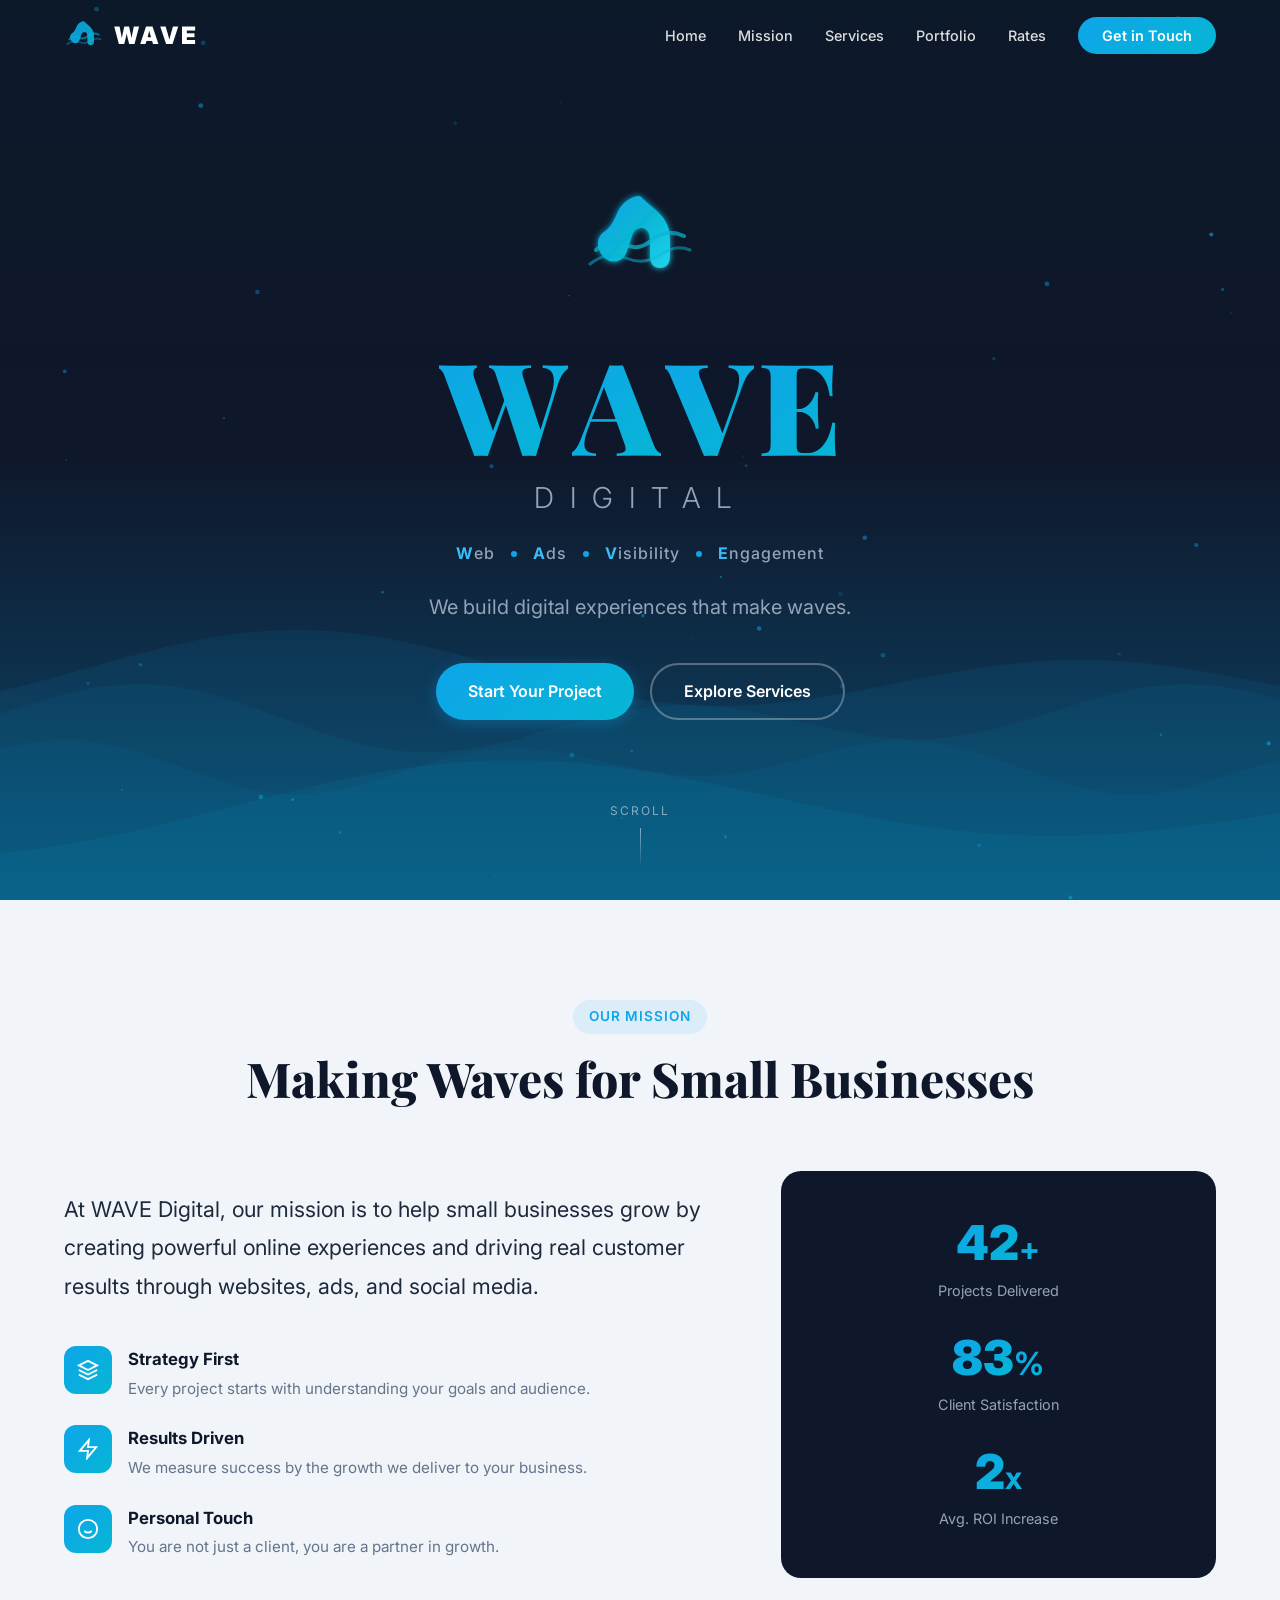
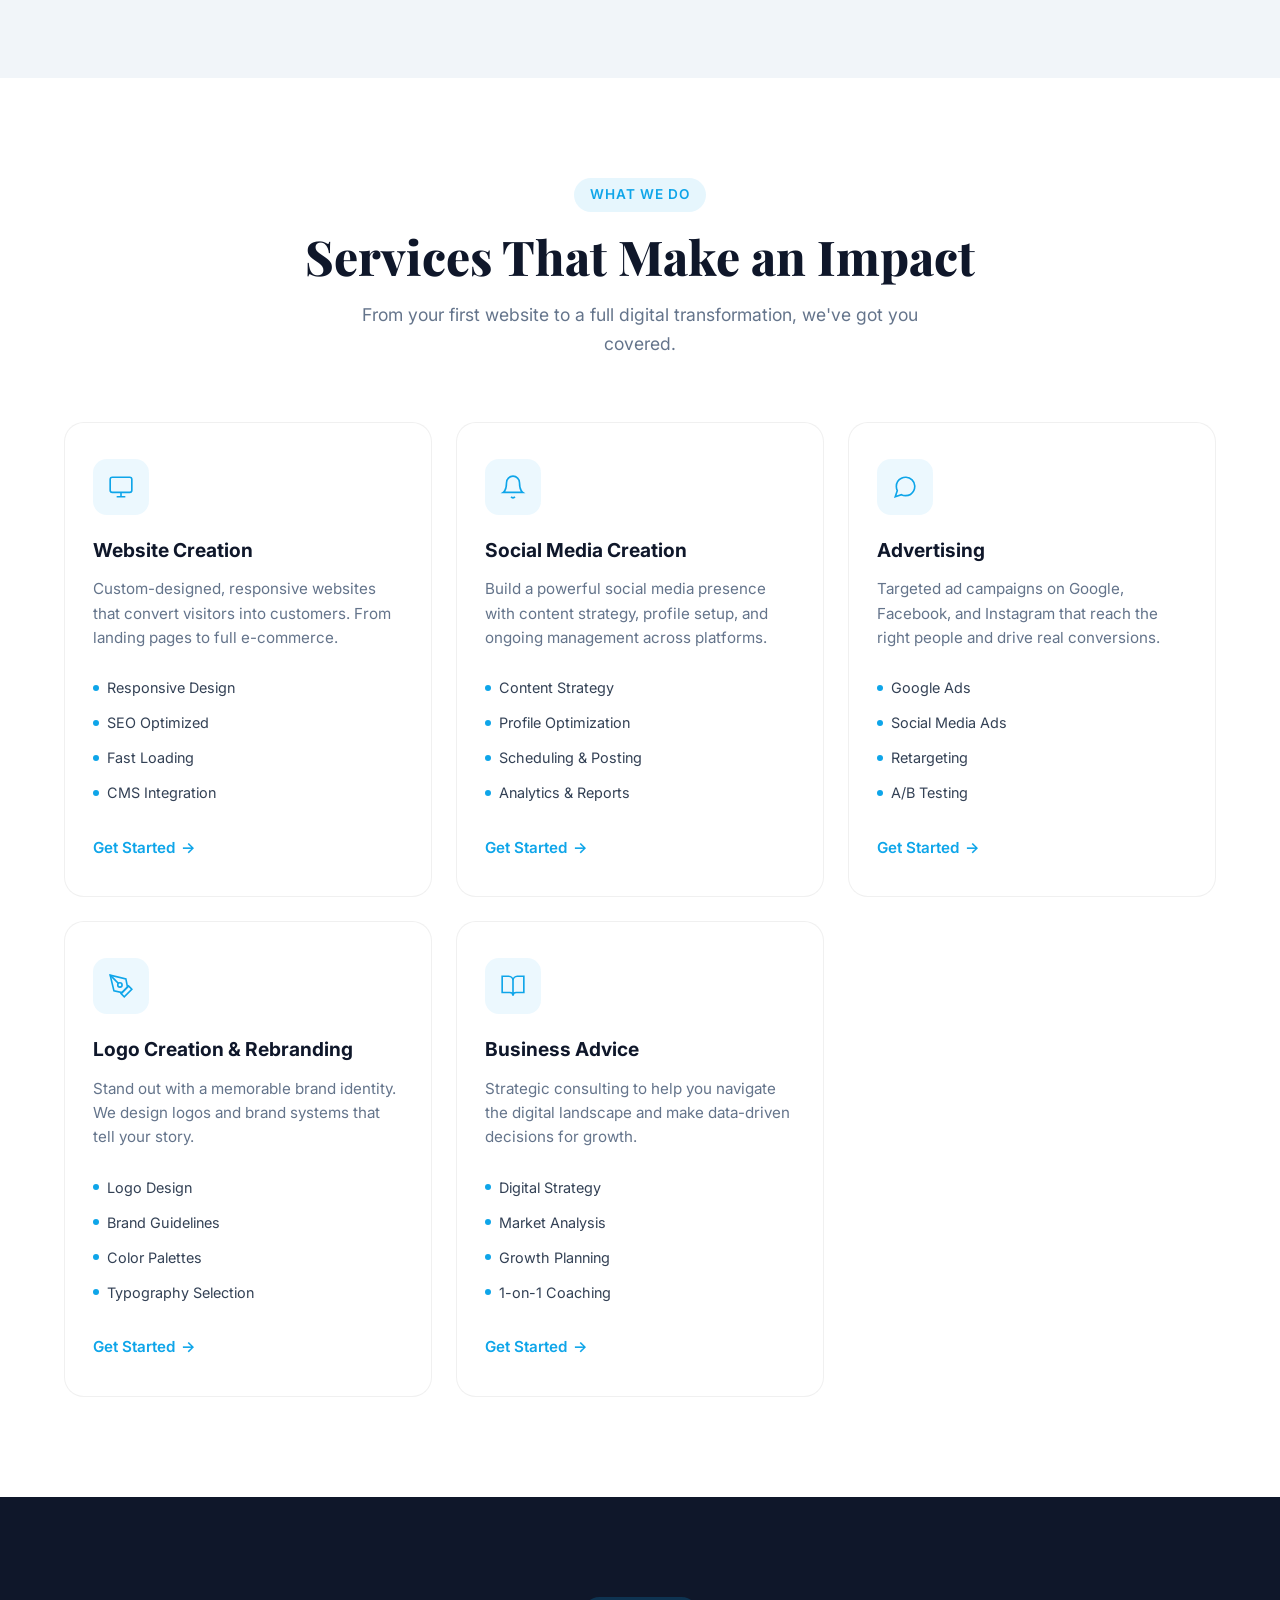
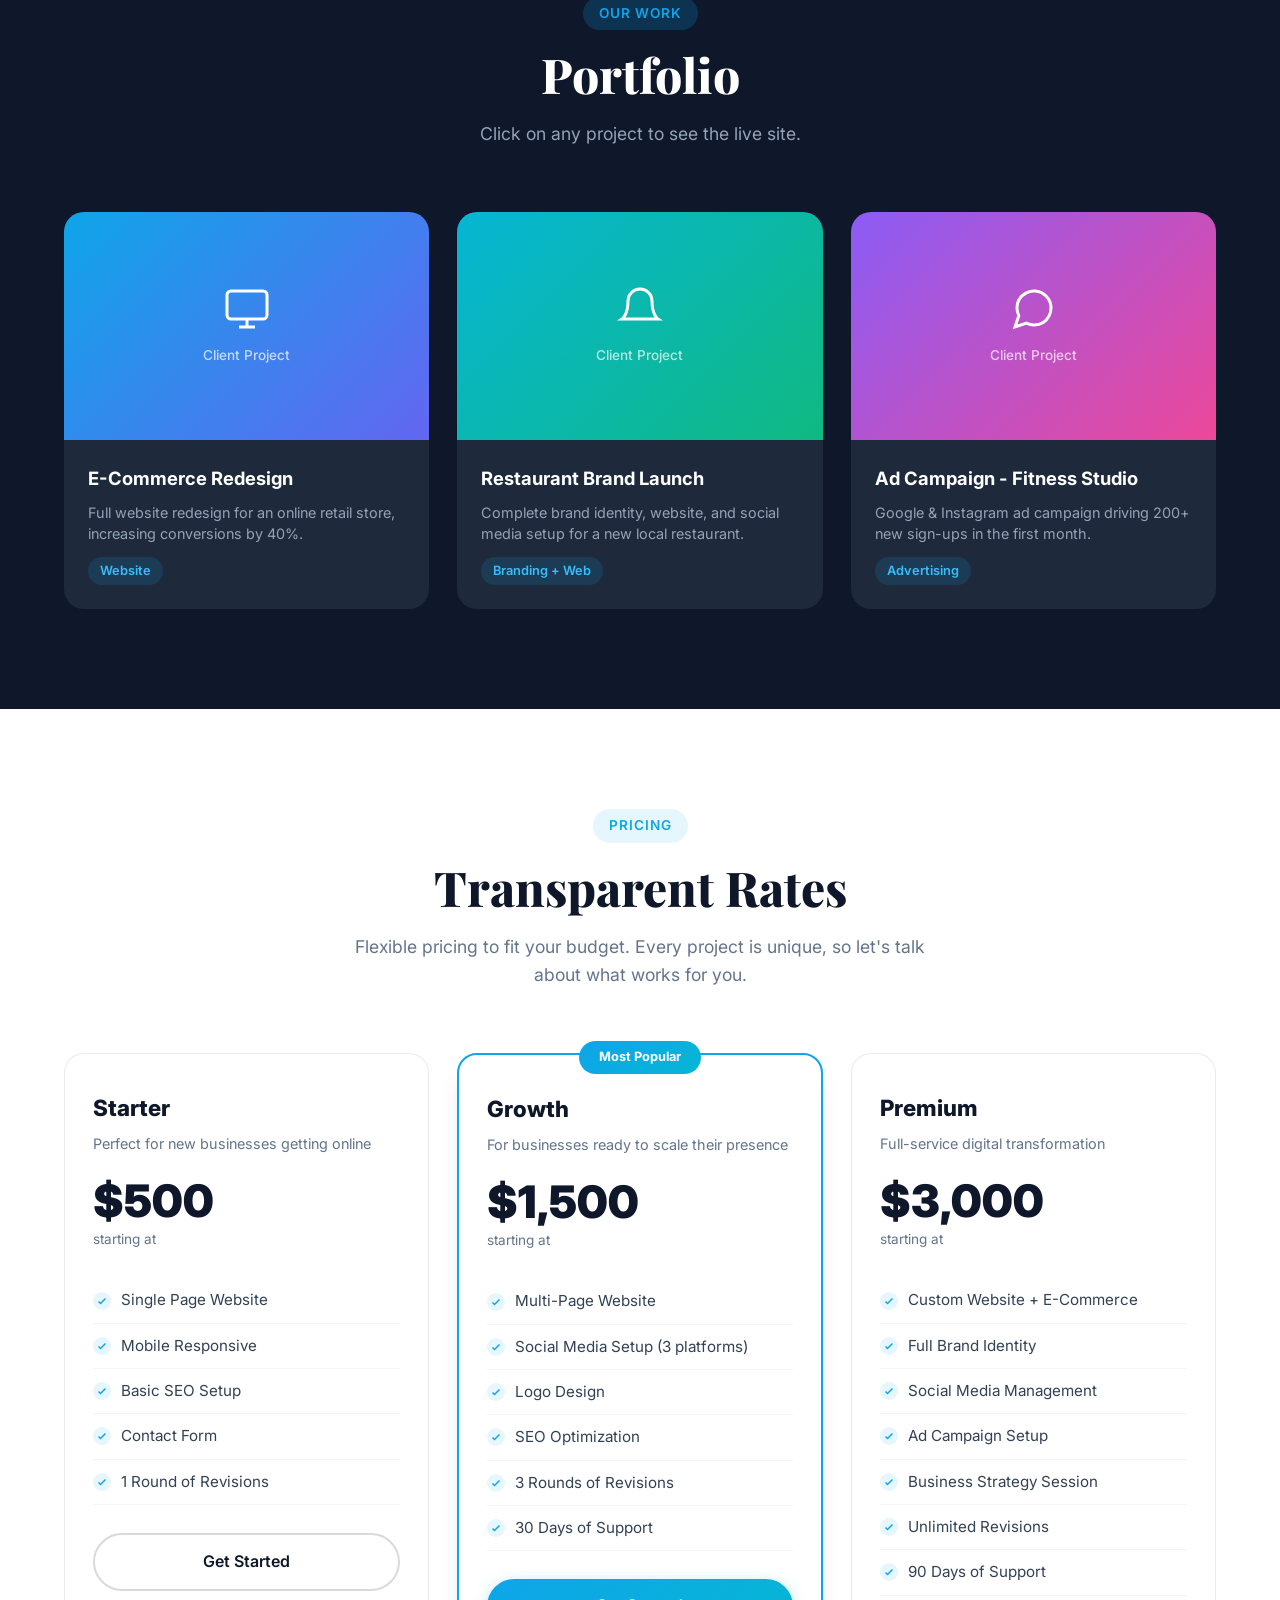
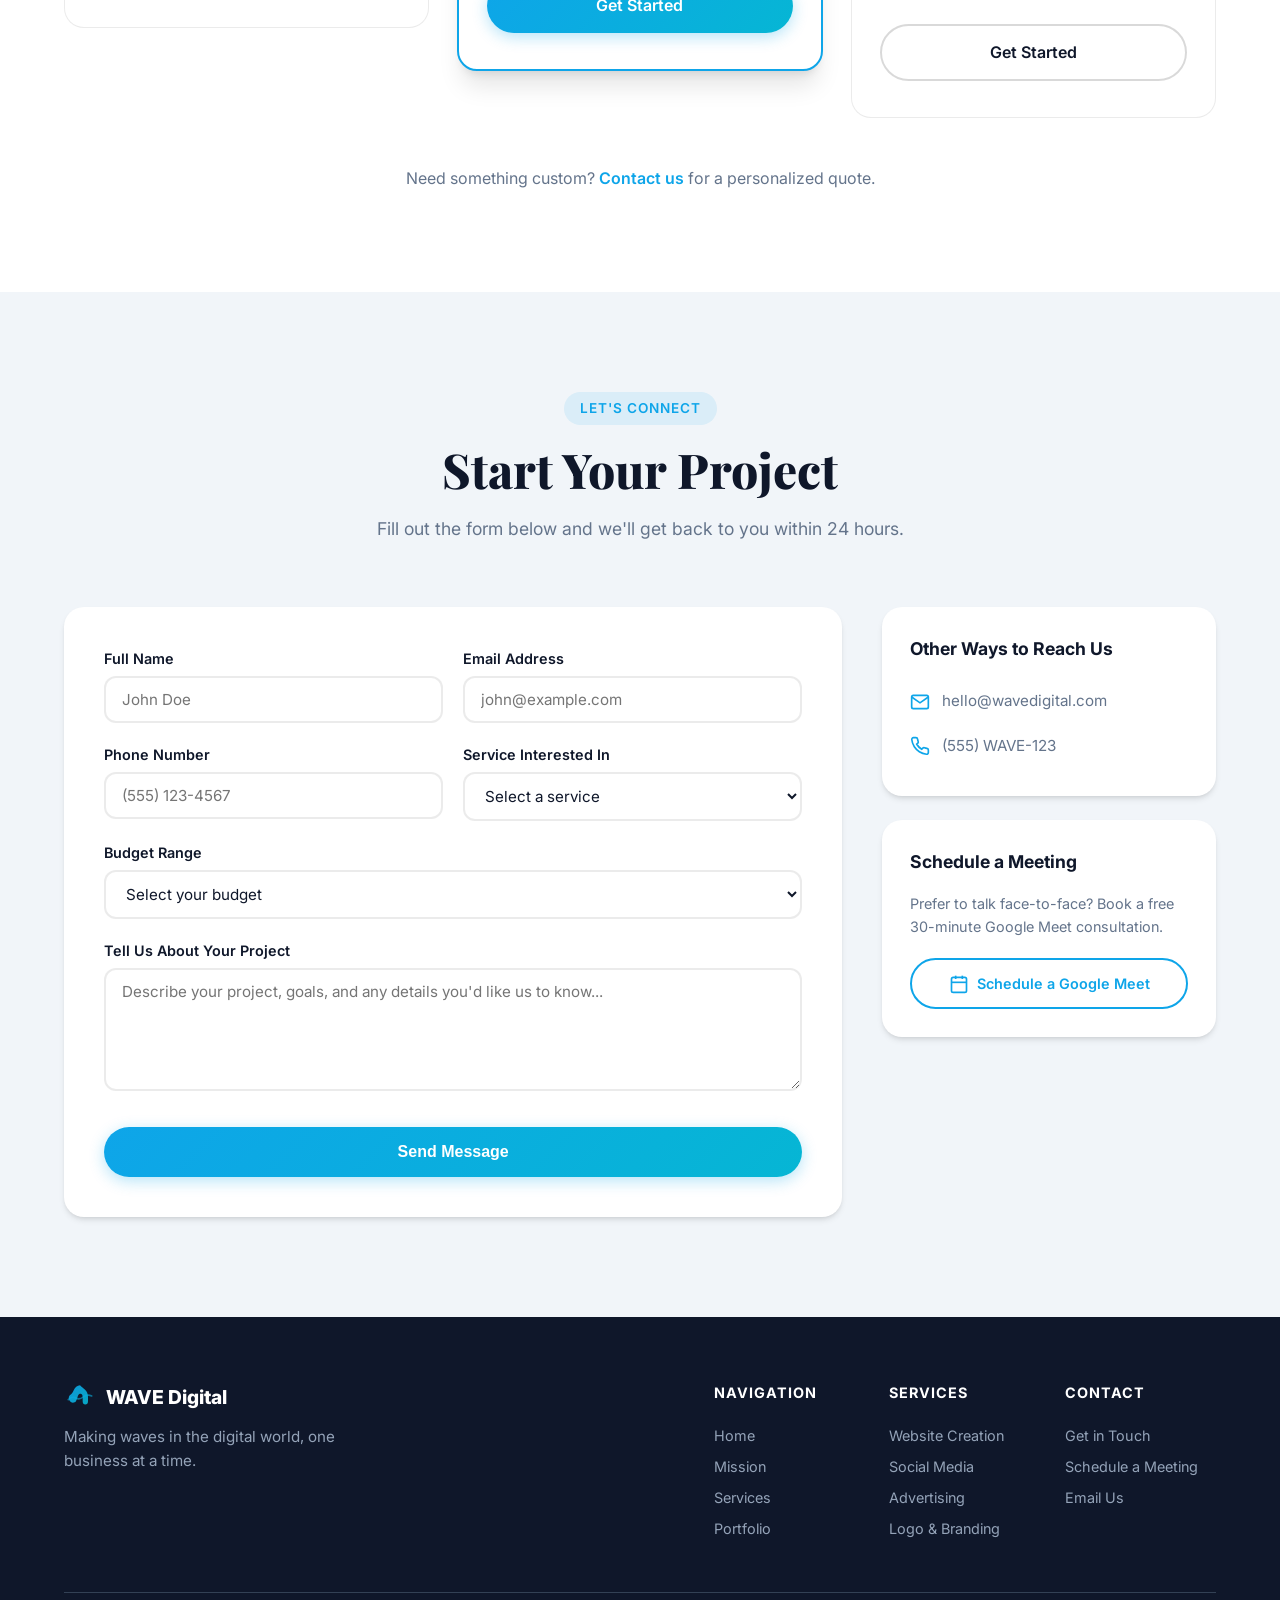
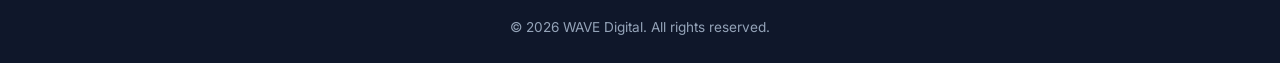
==== index.html @ 4a8535ef "Add WAVE Digital marketing website Single-page marketing site with animated wave hero, mission state" ====
<!DOCTYPE html>
<html lang="en">
<head>
  <meta charset="UTF-8">
  <meta name="viewport" content="width=device-width, initial-scale=1.0">
  <title>WAVE Digital | Web, Ads, Visibility, Engagement</title>
  <link rel="stylesheet" href="styles.css">
  <link rel="preconnect" href="https://fonts.googleapis.com">
  <link rel="preconnect" href="https://fonts.gstatic.com" crossorigin>
  <link href="https://fonts.googleapis.com/css2?family=Inter:wght@300;400;500;600;700;800;900&family=Playfair+Display:wght@700;800;900&display=swap" rel="stylesheet">
</head>
<body>
  <!-- Navigation -->
  <nav class="navbar" id="navbar">
    <div class="nav-container">
      <a href="#hero" class="nav-logo">
        <svg class="logo-icon" viewBox="0 0 60 60" width="40" height="40">
          <defs>
            <linearGradient id="waveGrad" x1="0%" y1="0%" x2="100%" y2="100%">
              <stop offset="0%" style="stop-color:#0ea5e9"/>
              <stop offset="100%" style="stop-color:#06b6d4"/>
            </linearGradient>
          </defs>
          <!-- Wave hand logo -->
          <path d="M30 8 C25 8, 20 12, 18 18 C16 22, 15 24, 12 26 C9 28, 8 32, 10 36 C12 40, 16 42, 20 40 C22 39, 23 37, 24 34 L26 28 C27 25, 29 24, 31 24 C33 24, 35 26, 35 30 L35 38 C35 42, 37 44, 40 44 C43 44, 45 42, 45 38 L45 30 C45 24, 43 20, 39 16 C37 14, 34 12, 30 8Z" fill="url(#waveGrad)" opacity="0.9"/>
          <path d="M8 35 Q15 28, 22 32 Q29 36, 36 30 Q43 24, 52 28" stroke="url(#waveGrad)" stroke-width="3" fill="none" stroke-linecap="round" opacity="0.6"/>
          <path d="M5 42 Q14 35, 23 39 Q32 43, 41 37 Q48 32, 55 35" stroke="url(#waveGrad)" stroke-width="2.5" fill="none" stroke-linecap="round" opacity="0.4"/>
        </svg>
        <span class="logo-text">WAVE</span>
      </a>
      <button class="nav-toggle" id="navToggle" aria-label="Toggle navigation">
        <span></span>
        <span></span>
        <span></span>
      </button>
      <ul class="nav-links" id="navLinks">
        <li><a href="#hero">Home</a></li>
        <li><a href="#mission">Mission</a></li>
        <li><a href="#services">Services</a></li>
        <li><a href="#portfolio">Portfolio</a></li>
        <li><a href="#rates">Rates</a></li>
        <li><a href="#contact" class="nav-cta">Get in Touch</a></li>
      </ul>
    </div>
  </nav>

  <!-- Hero / Landing Section -->
  <section class="hero" id="hero">
    <canvas id="waveCanvas"></canvas>
    <div class="hero-content">
      <div class="hero-logo-container">
        <svg class="hero-logo" viewBox="0 0 120 120" width="120" height="120">
          <defs>
            <linearGradient id="heroWaveGrad" x1="0%" y1="0%" x2="100%" y2="100%">
              <stop offset="0%" style="stop-color:#0ea5e9"/>
              <stop offset="50%" style="stop-color:#06b6d4"/>
              <stop offset="100%" style="stop-color:#22d3ee"/>
            </linearGradient>
            <filter id="glow">
              <feGaussianBlur stdDeviation="3" result="coloredBlur"/>
              <feMerge>
                <feMergeNode in="coloredBlur"/>
                <feMergeNode in="SourceGraphic"/>
              </feMerge>
            </filter>
          </defs>
          <path d="M60 16 C50 16, 40 24, 36 36 C32 44, 30 48, 24 52 C18 56, 16 64, 20 72 C24 80, 32 84, 40 80 C44 78, 46 74, 48 68 L52 56 C54 50, 58 48, 62 48 C66 48, 70 52, 70 60 L70 76 C70 84, 74 88, 80 88 C86 88, 90 84, 90 76 L90 60 C90 48, 86 40, 78 32 C74 28, 68 24, 60 16Z" fill="url(#heroWaveGrad)" filter="url(#glow)" class="logo-hand"/>
          <path d="M16 70 Q30 56, 44 64 Q58 72, 72 60 Q86 48, 104 56" stroke="url(#heroWaveGrad)" stroke-width="4" fill="none" stroke-linecap="round" opacity="0.7" class="logo-wave-1"/>
          <path d="M10 84 Q28 70, 46 78 Q64 86, 82 74 Q96 64, 110 70" stroke="url(#heroWaveGrad)" stroke-width="3" fill="none" stroke-linecap="round" opacity="0.5" class="logo-wave-2"/>
        </svg>
      </div>
      <h1 class="hero-title">
        <span class="title-line">
          <span class="letter" data-letter="W">W</span><span class="letter" data-letter="A">A</span><span class="letter" data-letter="V">V</span><span class="letter" data-letter="E">E</span>
        </span>
        <span class="title-subtitle">DIGITAL</span>
      </h1>
      <div class="hero-tagline">
        <span class="tag-item"><span class="tag-highlight">W</span>eb</span>
        <span class="tag-dot"></span>
        <span class="tag-item"><span class="tag-highlight">A</span>ds</span>
        <span class="tag-dot"></span>
        <span class="tag-item"><span class="tag-highlight">V</span>isibility</span>
        <span class="tag-dot"></span>
        <span class="tag-item"><span class="tag-highlight">E</span>ngagement</span>
      </div>
      <p class="hero-description">We build digital experiences that make waves.</p>
      <div class="hero-cta">
        <a href="#contact" class="btn btn-primary">Start Your Project</a>
        <a href="#services" class="btn btn-outline">Explore Services</a>
      </div>
    </div>
    <div class="scroll-indicator">
      <span>Scroll</span>
      <div class="scroll-line"></div>
    </div>
  </section>

  <!-- Mission Section -->
  <section class="section mission" id="mission">
    <div class="container">
      <div class="section-header">
        <span class="section-tag">Our Mission</span>
        <h2 class="section-title">Making Waves for Small Businesses</h2>
      </div>
      <div class="mission-content">
        <div class="mission-text">
          <p class="mission-statement">
            At WAVE Digital, our mission is to help small businesses grow by creating powerful online experiences and driving real customer results through websites, ads, and social media.
          </p>
          <div class="mission-values">
            <div class="value-item">
              <div class="value-icon">
                <svg viewBox="0 0 24 24" fill="none" stroke="currentColor" stroke-width="2"><path d="M12 2L2 7l10 5 10-5-10-5zM2 17l10 5 10-5M2 12l10 5 10-5"/></svg>
              </div>
              <div>
                <h4>Strategy First</h4>
                <p>Every project starts with understanding your goals and audience.</p>
              </div>
            </div>
            <div class="value-item">
              <div class="value-icon">
                <svg viewBox="0 0 24 24" fill="none" stroke="currentColor" stroke-width="2"><path d="M13 2L3 14h9l-1 8 10-12h-9l1-8z"/></svg>
              </div>
              <div>
                <h4>Results Driven</h4>
                <p>We measure success by the growth we deliver to your business.</p>
              </div>
            </div>
            <div class="value-item">
              <div class="value-icon">
                <svg viewBox="0 0 24 24" fill="none" stroke="currentColor" stroke-width="2"><circle cx="12" cy="12" r="10"/><path d="M8 14s1.5 2 4 2 4-2 4-2M9 9h.01M15 9h.01"/></svg>
              </div>
              <div>
                <h4>Personal Touch</h4>
                <p>You are not just a client, you are a partner in growth.</p>
              </div>
            </div>
          </div>
        </div>
        <div class="mission-visual">
          <div class="wave-stats">
            <div class="stat">
              <span class="stat-number" data-target="50">0</span><span class="stat-suffix">+</span>
              <span class="stat-label">Projects Delivered</span>
            </div>
            <div class="stat">
              <span class="stat-number" data-target="98">0</span><span class="stat-suffix">%</span>
              <span class="stat-label">Client Satisfaction</span>
            </div>
            <div class="stat">
              <span class="stat-number" data-target="3">0</span><span class="stat-suffix">x</span>
              <span class="stat-label">Avg. ROI Increase</span>
            </div>
          </div>
        </div>
      </div>
    </div>
  </section>

  <!-- Services Section -->
  <section class="section services" id="services">
    <div class="container">
      <div class="section-header">
        <span class="section-tag">What We Do</span>
        <h2 class="section-title">Services That Make an Impact</h2>
        <p class="section-subtitle">From your first website to a full digital transformation, we've got you covered.</p>
      </div>
      <div class="services-grid">
        <div class="service-card" data-service="web">
          <div class="service-icon">
            <svg viewBox="0 0 24 24" fill="none" stroke="currentColor" stroke-width="1.5">
              <rect x="2" y="3" width="20" height="14" rx="2"/><path d="M8 21h8M12 17v4"/>
            </svg>
          </div>
          <h3>Website Creation</h3>
          <p>Custom-designed, responsive websites that convert visitors into customers. From landing pages to full e-commerce.</p>
          <ul class="service-features">
            <li>Responsive Design</li>
            <li>SEO Optimized</li>
            <li>Fast Loading</li>
            <li>CMS Integration</li>
          </ul>
          <a href="#contact" class="service-link">Get Started <span>&rarr;</span></a>
        </div>

        <div class="service-card" data-service="social">
          <div class="service-icon">
            <svg viewBox="0 0 24 24" fill="none" stroke="currentColor" stroke-width="1.5">
              <path d="M18 8A6 6 0 006 8c0 7-3 9-3 9h18s-3-2-3-9M13.73 21a2 2 0 01-3.46 0"/>
            </svg>
          </div>
          <h3>Social Media Creation</h3>
          <p>Build a powerful social media presence with content strategy, profile setup, and ongoing management across platforms.</p>
          <ul class="service-features">
            <li>Content Strategy</li>
            <li>Profile Optimization</li>
            <li>Scheduling & Posting</li>
            <li>Analytics & Reports</li>
          </ul>
          <a href="#contact" class="service-link">Get Started <span>&rarr;</span></a>
        </div>

        <div class="service-card" data-service="ads">
          <div class="service-icon">
            <svg viewBox="0 0 24 24" fill="none" stroke="currentColor" stroke-width="1.5">
              <path d="M21 11.5a8.38 8.38 0 01-.9 3.8 8.5 8.5 0 01-7.6 4.7 8.38 8.38 0 01-3.8-.9L3 21l1.9-5.7a8.38 8.38 0 01-.9-3.8 8.5 8.5 0 014.7-7.6 8.38 8.38 0 013.8-.9h.5a8.48 8.48 0 018 8v.5z"/>
            </svg>
          </div>
          <h3>Advertising</h3>
          <p>Targeted ad campaigns on Google, Facebook, and Instagram that reach the right people and drive real conversions.</p>
          <ul class="service-features">
            <li>Google Ads</li>
            <li>Social Media Ads</li>
            <li>Retargeting</li>
            <li>A/B Testing</li>
          </ul>
          <a href="#contact" class="service-link">Get Started <span>&rarr;</span></a>
        </div>

        <div class="service-card" data-service="logo">
          <div class="service-icon">
            <svg viewBox="0 0 24 24" fill="none" stroke="currentColor" stroke-width="1.5">
              <path d="M12 19l7-7 3 3-7 7-3-3z"/><path d="M18 13l-1.5-7.5L2 2l3.5 14.5L13 18l5-5z"/><path d="M2 2l7.586 7.586"/><circle cx="11" cy="11" r="2"/>
            </svg>
          </div>
          <h3>Logo Creation & Rebranding</h3>
          <p>Stand out with a memorable brand identity. We design logos and brand systems that tell your story.</p>
          <ul class="service-features">
            <li>Logo Design</li>
            <li>Brand Guidelines</li>
            <li>Color Palettes</li>
            <li>Typography Selection</li>
          </ul>
          <a href="#contact" class="service-link">Get Started <span>&rarr;</span></a>
        </div>

        <div class="service-card" data-service="advice">
          <div class="service-icon">
            <svg viewBox="0 0 24 24" fill="none" stroke="currentColor" stroke-width="1.5">
              <path d="M2 3h6a4 4 0 014 4v14a3 3 0 00-3-3H2zM22 3h-6a4 4 0 00-4 4v14a3 3 0 013-3h7z"/>
            </svg>
          </div>
          <h3>Business Advice</h3>
          <p>Strategic consulting to help you navigate the digital landscape and make data-driven decisions for growth.</p>
          <ul class="service-features">
            <li>Digital Strategy</li>
            <li>Market Analysis</li>
            <li>Growth Planning</li>
            <li>1-on-1 Coaching</li>
          </ul>
          <a href="#contact" class="service-link">Get Started <span>&rarr;</span></a>
        </div>
      </div>
    </div>
  </section>

  <!-- Portfolio Section -->
  <section class="section portfolio" id="portfolio">
    <div class="container">
      <div class="section-header">
        <span class="section-tag">Our Work</span>
        <h2 class="section-title">Portfolio</h2>
        <p class="section-subtitle">Click on any project to see the live site.</p>
      </div>
      <div class="portfolio-grid">
        <a href="#" class="portfolio-item" target="_blank" rel="noopener">
          <div class="portfolio-thumbnail">
            <div class="portfolio-placeholder" style="background: linear-gradient(135deg, #0ea5e9, #6366f1);">
              <svg viewBox="0 0 24 24" fill="none" stroke="white" stroke-width="1.5" width="48" height="48">
                <rect x="2" y="3" width="20" height="14" rx="2"/><path d="M8 21h8M12 17v4"/>
              </svg>
              <span>Client Project</span>
            </div>
          </div>
          <div class="portfolio-info">
            <h3>E-Commerce Redesign</h3>
            <p>Full website redesign for an online retail store, increasing conversions by 40%.</p>
            <span class="portfolio-tag">Website</span>
          </div>
        </a>

        <a href="#" class="portfolio-item" target="_blank" rel="noopener">
          <div class="portfolio-thumbnail">
            <div class="portfolio-placeholder" style="background: linear-gradient(135deg, #06b6d4, #10b981);">
              <svg viewBox="0 0 24 24" fill="none" stroke="white" stroke-width="1.5" width="48" height="48">
                <path d="M18 8A6 6 0 006 8c0 7-3 9-3 9h18s-3-2-3-9"/>
              </svg>
              <span>Client Project</span>
            </div>
          </div>
          <div class="portfolio-info">
            <h3>Restaurant Brand Launch</h3>
            <p>Complete brand identity, website, and social media setup for a new local restaurant.</p>
            <span class="portfolio-tag">Branding + Web</span>
          </div>
        </a>

        <a href="#" class="portfolio-item" target="_blank" rel="noopener">
          <div class="portfolio-thumbnail">
            <div class="portfolio-placeholder" style="background: linear-gradient(135deg, #8b5cf6, #ec4899);">
              <svg viewBox="0 0 24 24" fill="none" stroke="white" stroke-width="1.5" width="48" height="48">
                <path d="M21 11.5a8.38 8.38 0 01-.9 3.8 8.5 8.5 0 01-7.6 4.7 8.38 8.38 0 01-3.8-.9L3 21l1.9-5.7a8.38 8.38 0 01-.9-3.8 8.5 8.5 0 014.7-7.6 8.38 8.38 0 013.8-.9h.5a8.48 8.48 0 018 8v.5z"/>
              </svg>
              <span>Client Project</span>
            </div>
          </div>
          <div class="portfolio-info">
            <h3>Ad Campaign - Fitness Studio</h3>
            <p>Google & Instagram ad campaign driving 200+ new sign-ups in the first month.</p>
            <span class="portfolio-tag">Advertising</span>
          </div>
        </a>
      </div>
    </div>
  </section>

  <!-- Rates Section -->
  <section class="section rates" id="rates">
    <div class="container">
      <div class="section-header">
        <span class="section-tag">Pricing</span>
        <h2 class="section-title">Transparent Rates</h2>
        <p class="section-subtitle">Flexible pricing to fit your budget. Every project is unique, so let's talk about what works for you.</p>
      </div>
      <div class="rates-grid">
        <div class="rate-card">
          <div class="rate-header">
            <h3>Starter</h3>
            <p class="rate-desc">Perfect for new businesses getting online</p>
          </div>
          <div class="rate-price">
            <span class="price-amount">$500</span>
            <span class="price-period">starting at</span>
          </div>
          <ul class="rate-features">
            <li>Single Page Website</li>
            <li>Mobile Responsive</li>
            <li>Basic SEO Setup</li>
            <li>Contact Form</li>
            <li>1 Round of Revisions</li>
          </ul>
          <a href="#contact" class="btn btn-outline btn-block">Get Started</a>
        </div>

        <div class="rate-card rate-featured">
          <div class="rate-badge">Most Popular</div>
          <div class="rate-header">
            <h3>Growth</h3>
            <p class="rate-desc">For businesses ready to scale their presence</p>
          </div>
          <div class="rate-price">
            <span class="price-amount">$1,500</span>
            <span class="price-period">starting at</span>
          </div>
          <ul class="rate-features">
            <li>Multi-Page Website</li>
            <li>Social Media Setup (3 platforms)</li>
            <li>Logo Design</li>
            <li>SEO Optimization</li>
            <li>3 Rounds of Revisions</li>
            <li>30 Days of Support</li>
          </ul>
          <a href="#contact" class="btn btn-primary btn-block">Get Started</a>
        </div>

        <div class="rate-card">
          <div class="rate-header">
            <h3>Premium</h3>
            <p class="rate-desc">Full-service digital transformation</p>
          </div>
          <div class="rate-price">
            <span class="price-amount">$3,000</span>
            <span class="price-period">starting at</span>
          </div>
          <ul class="rate-features">
            <li>Custom Website + E-Commerce</li>
            <li>Full Brand Identity</li>
            <li>Social Media Management</li>
            <li>Ad Campaign Setup</li>
            <li>Business Strategy Session</li>
            <li>Unlimited Revisions</li>
            <li>90 Days of Support</li>
          </ul>
          <a href="#contact" class="btn btn-outline btn-block">Get Started</a>
        </div>
      </div>
      <p class="rates-note">Need something custom? <a href="#contact">Contact us</a> for a personalized quote.</p>
    </div>
  </section>

  <!-- Contact Section -->
  <section class="section contact" id="contact">
    <div class="container">
      <div class="section-header">
        <span class="section-tag">Let's Connect</span>
        <h2 class="section-title">Start Your Project</h2>
        <p class="section-subtitle">Fill out the form below and we'll get back to you within 24 hours.</p>
      </div>
      <div class="contact-wrapper">
        <form class="contact-form" id="contactForm">
          <div class="form-row">
            <div class="form-group">
              <label for="name">Full Name</label>
              <input type="text" id="name" name="name" required placeholder="John Doe">
            </div>
            <div class="form-group">
              <label for="email">Email Address</label>
              <input type="email" id="email" name="email" required placeholder="john@example.com">
            </div>
          </div>
          <div class="form-row">
            <div class="form-group">
              <label for="phone">Phone Number</label>
              <input type="tel" id="phone" name="phone" placeholder="(555) 123-4567">
            </div>
            <div class="form-group">
              <label for="service">Service Interested In</label>
              <select id="service" name="service" required>
                <option value="" disabled selected>Select a service</option>
                <option value="website">Website Creation</option>
                <option value="social">Social Media Creation</option>
                <option value="advertising">Advertising</option>
                <option value="logo">Logo Creation / Rebranding</option>
                <option value="advice">Business Advice</option>
                <option value="multiple">Multiple Services</option>
              </select>
            </div>
          </div>
          <div class="form-group">
            <label for="budget">Budget Range</label>
            <select id="budget" name="budget">
              <option value="" disabled selected>Select your budget</option>
              <option value="500-1000">$500 - $1,000</option>
              <option value="1000-2000">$1,000 - $2,000</option>
              <option value="2000-5000">$2,000 - $5,000</option>
              <option value="5000+">$5,000+</option>
            </select>
          </div>
          <div class="form-group">
            <label for="message">Tell Us About Your Project</label>
            <textarea id="message" name="message" rows="5" required placeholder="Describe your project, goals, and any details you'd like us to know..."></textarea>
          </div>
          <button type="submit" class="btn btn-primary btn-block">Send Message</button>
        </form>
        <div class="contact-aside">
          <div class="contact-info-card">
            <h3>Other Ways to Reach Us</h3>
            <div class="contact-method">
              <svg viewBox="0 0 24 24" fill="none" stroke="currentColor" stroke-width="2" width="20" height="20"><path d="M4 4h16c1.1 0 2 .9 2 2v12c0 1.1-.9 2-2 2H4c-1.1 0-2-.9-2-2V6c0-1.1.9-2 2-2z"/><polyline points="22,6 12,13 2,6"/></svg>
              <span>hello@wavedigital.com</span>
            </div>
            <div class="contact-method">
              <svg viewBox="0 0 24 24" fill="none" stroke="currentColor" stroke-width="2" width="20" height="20"><path d="M22 16.92v3a2 2 0 01-2.18 2 19.79 19.79 0 01-8.63-3.07 19.5 19.5 0 01-6-6 19.79 19.79 0 01-3.07-8.67A2 2 0 014.11 2h3a2 2 0 012 1.72 12.84 12.84 0 00.7 2.81 2 2 0 01-.45 2.11L8.09 9.91a16 16 0 006 6l1.27-1.27a2 2 0 012.11-.45 12.84 12.84 0 002.81.7A2 2 0 0122 16.92z"/></svg>
              <span>(555) WAVE-123</span>
            </div>
          </div>
          <div class="schedule-card">
            <h3>Schedule a Meeting</h3>
            <p>Prefer to talk face-to-face? Book a free 30-minute Google Meet consultation.</p>
            <a href="https://calendar.google.com" target="_blank" rel="noopener" class="btn btn-outline btn-block schedule-btn">
              <svg viewBox="0 0 24 24" fill="none" stroke="currentColor" stroke-width="2" width="20" height="20"><rect x="3" y="4" width="18" height="18" rx="2" ry="2"/><line x1="16" y1="2" x2="16" y2="6"/><line x1="8" y1="2" x2="8" y2="6"/><line x1="3" y1="10" x2="21" y2="10"/></svg>
              Schedule a Google Meet
            </a>
          </div>
        </div>
      </div>
    </div>
  </section>

  <!-- Footer -->
  <footer class="footer">
    <div class="container">
      <div class="footer-content">
        <div class="footer-brand">
          <div class="footer-logo">
            <svg class="logo-icon" viewBox="0 0 60 60" width="32" height="32">
              <path d="M30 8 C25 8, 20 12, 18 18 C16 22, 15 24, 12 26 C9 28, 8 32, 10 36 C12 40, 16 42, 20 40 C22 39, 23 37, 24 34 L26 28 C27 25, 29 24, 31 24 C33 24, 35 26, 35 30 L35 38 C35 42, 37 44, 40 44 C43 44, 45 42, 45 38 L45 30 C45 24, 43 20, 39 16 C37 14, 34 12, 30 8Z" fill="url(#waveGrad)" opacity="0.9"/>
              <path d="M8 35 Q15 28, 22 32 Q29 36, 36 30 Q43 24, 52 28" stroke="url(#waveGrad)" stroke-width="3" fill="none" stroke-linecap="round" opacity="0.6"/>
            </svg>
            <span>WAVE Digital</span>
          </div>
          <p>Making waves in the digital world, one business at a time.</p>
        </div>
        <div class="footer-links">
          <div class="footer-col">
            <h4>Navigation</h4>
            <a href="#hero">Home</a>
            <a href="#mission">Mission</a>
            <a href="#services">Services</a>
            <a href="#portfolio">Portfolio</a>
          </div>
          <div class="footer-col">
            <h4>Services</h4>
            <a href="#services">Website Creation</a>
            <a href="#services">Social Media</a>
            <a href="#services">Advertising</a>
            <a href="#services">Logo & Branding</a>
          </div>
          <div class="footer-col">
            <h4>Contact</h4>
            <a href="#contact">Get in Touch</a>
            <a href="https://calendar.google.com" target="_blank" rel="noopener">Schedule a Meeting</a>
            <a href="mailto:hello@wavedigital.com">Email Us</a>
          </div>
        </div>
      </div>
      <div class="footer-bottom">
        <p>&copy; 2026 WAVE Digital. All rights reserved.</p>
      </div>
    </div>
  </footer>

  <script src="script.js"></script>
</body>
</html>
---- styles.css ----
/* ============================================
   WAVE Digital - Marketing Website Styles
   ============================================ */

:root {
  --primary: #0ea5e9;
  --primary-dark: #0284c7;
  --primary-light: #38bdf8;
  --accent: #06b6d4;
  --cyan: #22d3ee;
  --dark: #0f172a;
  --dark-2: #1e293b;
  --dark-3: #334155;
  --gray: #64748b;
  --gray-light: #94a3b8;
  --light: #f1f5f9;
  --white: #ffffff;
  --gradient: linear-gradient(135deg, var(--primary), var(--accent));
  --gradient-dark: linear-gradient(135deg, #0c4a6e, #164e63);
  --shadow: 0 4px 6px -1px rgba(0, 0, 0, 0.1), 0 2px 4px -2px rgba(0, 0, 0, 0.1);
  --shadow-lg: 0 10px 15px -3px rgba(0, 0, 0, 0.1), 0 4px 6px -4px rgba(0, 0, 0, 0.1);
  --shadow-xl: 0 20px 25px -5px rgba(0, 0, 0, 0.1), 0 8px 10px -6px rgba(0, 0, 0, 0.1);
  --radius: 12px;
  --radius-lg: 20px;
  --transition: 0.3s cubic-bezier(0.4, 0, 0.2, 1);
}

*, *::before, *::after {
  margin: 0;
  padding: 0;
  box-sizing: border-box;
}

html {
  scroll-behavior: smooth;
  font-size: 16px;
}

body {
  font-family: 'Inter', -apple-system, BlinkMacSystemFont, sans-serif;
  color: var(--dark);
  background: var(--white);
  line-height: 1.6;
  overflow-x: hidden;
}

.container {
  max-width: 1200px;
  margin: 0 auto;
  padding: 0 24px;
}

/* ============================================
   Navigation
   ============================================ */

.navbar {
  position: fixed;
  top: 0;
  left: 0;
  right: 0;
  z-index: 1000;
  padding: 16px 0;
  transition: var(--transition);
  background: transparent;
}

.navbar.scrolled {
  background: rgba(255, 255, 255, 0.95);
  backdrop-filter: blur(20px);
  box-shadow: 0 1px 3px rgba(0, 0, 0, 0.1);
  padding: 10px 0;
}

.nav-container {
  max-width: 1200px;
  margin: 0 auto;
  padding: 0 24px;
  display: flex;
  align-items: center;
  justify-content: space-between;
}

.nav-logo {
  display: flex;
  align-items: center;
  gap: 10px;
  text-decoration: none;
  color: var(--white);
  transition: var(--transition);
}

.navbar.scrolled .nav-logo {
  color: var(--dark);
}

.logo-text {
  font-family: 'Inter', sans-serif;
  font-weight: 900;
  font-size: 1.5rem;
  letter-spacing: 3px;
}

.nav-links {
  display: flex;
  align-items: center;
  gap: 32px;
  list-style: none;
}

.nav-links a {
  text-decoration: none;
  color: rgba(255, 255, 255, 0.85);
  font-weight: 500;
  font-size: 0.9rem;
  transition: var(--transition);
  position: relative;
}

.navbar.scrolled .nav-links a {
  color: var(--dark-3);
}

.nav-links a:hover {
  color: var(--white);
}

.navbar.scrolled .nav-links a:hover {
  color: var(--primary);
}

.nav-links a::after {
  content: '';
  position: absolute;
  bottom: -4px;
  left: 0;
  width: 0;
  height: 2px;
  background: var(--primary);
  transition: var(--transition);
}

.nav-links a:hover::after {
  width: 100%;
}

.nav-cta {
  background: var(--gradient);
  color: var(--white) !important;
  padding: 10px 24px;
  border-radius: 50px;
  font-weight: 600 !important;
}

.nav-cta::after {
  display: none !important;
}

.nav-cta:hover {
  transform: translateY(-1px);
  box-shadow: 0 4px 12px rgba(14, 165, 233, 0.4);
}

.nav-toggle {
  display: none;
  flex-direction: column;
  gap: 5px;
  background: none;
  border: none;
  cursor: pointer;
  padding: 4px;
}

.nav-toggle span {
  width: 24px;
  height: 2px;
  background: var(--white);
  transition: var(--transition);
}

.navbar.scrolled .nav-toggle span {
  background: var(--dark);
}

/* ============================================
   Hero Section
   ============================================ */

.hero {
  position: relative;
  min-height: 100vh;
  display: flex;
  align-items: center;
  justify-content: center;
  background: var(--dark);
  overflow: hidden;
}

#waveCanvas {
  position: absolute;
  top: 0;
  left: 0;
  width: 100%;
  height: 100%;
  z-index: 1;
}

.hero-content {
  position: relative;
  z-index: 2;
  text-align: center;
  color: var(--white);
  padding: 0 24px;
}

.hero-logo-container {
  margin-bottom: 32px;
  animation: floatLogo 4s ease-in-out infinite;
}

@keyframes floatLogo {
  0%, 100% { transform: translateY(0); }
  50% { transform: translateY(-10px); }
}

.hero-logo .logo-hand {
  animation: waveHand 3s ease-in-out infinite;
  transform-origin: center bottom;
}

@keyframes waveHand {
  0%, 100% { transform: rotate(0deg); }
  25% { transform: rotate(5deg); }
  75% { transform: rotate(-5deg); }
}

.hero-logo .logo-wave-1 {
  animation: waveFlow 2.5s ease-in-out infinite;
}

.hero-logo .logo-wave-2 {
  animation: waveFlow 3s ease-in-out infinite 0.5s;
}

@keyframes waveFlow {
  0%, 100% { opacity: 0.5; transform: translateX(0); }
  50% { opacity: 0.8; transform: translateX(5px); }
}

.hero-title {
  margin-bottom: 20px;
}

.title-line {
  display: flex;
  justify-content: center;
  gap: 4px;
}

.letter {
  font-family: 'Playfair Display', serif;
  font-size: clamp(4rem, 10vw, 8rem);
  font-weight: 900;
  line-height: 1;
  display: inline-block;
  background: var(--gradient);
  -webkit-background-clip: text;
  -webkit-text-fill-color: transparent;
  background-clip: text;
  animation: letterReveal 0.8s ease-out forwards;
  opacity: 0;
  transform: translateY(40px);
}

.letter:nth-child(1) { animation-delay: 0.1s; }
.letter:nth-child(2) { animation-delay: 0.2s; }
.letter:nth-child(3) { animation-delay: 0.3s; }
.letter:nth-child(4) { animation-delay: 0.4s; }

@keyframes letterReveal {
  to {
    opacity: 1;
    transform: translateY(0);
  }
}

.title-subtitle {
  display: block;
  font-family: 'Inter', sans-serif;
  font-size: clamp(1rem, 3vw, 1.8rem);
  font-weight: 300;
  letter-spacing: 16px;
  color: var(--gray-light);
  margin-top: 8px;
}

.hero-tagline {
  display: flex;
  align-items: center;
  justify-content: center;
  gap: 16px;
  margin-bottom: 24px;
  flex-wrap: wrap;
}

.tag-item {
  font-size: 1rem;
  font-weight: 500;
  color: var(--gray-light);
  letter-spacing: 1px;
}

.tag-highlight {
  color: var(--primary-light);
  font-weight: 700;
}

.tag-dot {
  width: 6px;
  height: 6px;
  border-radius: 50%;
  background: var(--primary);
}

.hero-description {
  font-size: 1.25rem;
  color: var(--gray-light);
  margin-bottom: 40px;
  max-width: 500px;
  margin-left: auto;
  margin-right: auto;
}

.hero-cta {
  display: flex;
  gap: 16px;
  justify-content: center;
  flex-wrap: wrap;
}

/* Buttons */
.btn {
  display: inline-flex;
  align-items: center;
  gap: 8px;
  padding: 14px 32px;
  border-radius: 50px;
  font-weight: 600;
  font-size: 1rem;
  text-decoration: none;
  cursor: pointer;
  border: none;
  transition: var(--transition);
}

.btn-primary {
  background: var(--gradient);
  color: var(--white);
  box-shadow: 0 4px 15px rgba(14, 165, 233, 0.3);
}

.btn-primary:hover {
  transform: translateY(-2px);
  box-shadow: 0 8px 25px rgba(14, 165, 233, 0.4);
}

.btn-outline {
  background: transparent;
  color: var(--white);
  border: 2px solid rgba(255, 255, 255, 0.3);
}

.btn-outline:hover {
  background: rgba(255, 255, 255, 0.1);
  border-color: rgba(255, 255, 255, 0.6);
  transform: translateY(-2px);
}

.btn-block {
  width: 100%;
  justify-content: center;
}

.scroll-indicator {
  position: absolute;
  bottom: 32px;
  left: 50%;
  transform: translateX(-50%);
  display: flex;
  flex-direction: column;
  align-items: center;
  gap: 8px;
  color: rgba(255, 255, 255, 0.5);
  font-size: 0.75rem;
  letter-spacing: 2px;
  text-transform: uppercase;
  z-index: 2;
}

.scroll-line {
  width: 1px;
  height: 40px;
  background: linear-gradient(to bottom, rgba(255, 255, 255, 0.5), transparent);
  animation: scrollPulse 2s ease-in-out infinite;
}

@keyframes scrollPulse {
  0%, 100% { opacity: 0.5; transform: scaleY(1); }
  50% { opacity: 1; transform: scaleY(1.2); }
}

/* ============================================
   Sections General
   ============================================ */

.section {
  padding: 100px 0;
}

.section-header {
  text-align: center;
  margin-bottom: 64px;
}

.section-tag {
  display: inline-block;
  background: rgba(14, 165, 233, 0.1);
  color: var(--primary);
  padding: 6px 16px;
  border-radius: 50px;
  font-size: 0.85rem;
  font-weight: 600;
  letter-spacing: 1px;
  text-transform: uppercase;
  margin-bottom: 16px;
}

.section-title {
  font-family: 'Playfair Display', serif;
  font-size: clamp(2rem, 4vw, 3rem);
  font-weight: 800;
  color: var(--dark);
  margin-bottom: 16px;
  line-height: 1.2;
}

.section-subtitle {
  font-size: 1.1rem;
  color: var(--gray);
  max-width: 600px;
  margin: 0 auto;
}

/* ============================================
   Mission Section
   ============================================ */

.mission {
  background: var(--light);
}

.mission-content {
  display: grid;
  grid-template-columns: 1.2fr 0.8fr;
  gap: 64px;
  align-items: center;
}

.mission-statement {
  font-size: 1.35rem;
  line-height: 1.8;
  color: var(--dark-2);
  margin-bottom: 40px;
  font-weight: 400;
}

.mission-values {
  display: flex;
  flex-direction: column;
  gap: 24px;
}

.value-item {
  display: flex;
  gap: 16px;
  align-items: flex-start;
}

.value-icon {
  flex-shrink: 0;
  width: 48px;
  height: 48px;
  background: var(--gradient);
  border-radius: 12px;
  display: flex;
  align-items: center;
  justify-content: center;
  color: var(--white);
}

.value-icon svg {
  width: 22px;
  height: 22px;
}

.value-item h4 {
  font-size: 1.05rem;
  font-weight: 700;
  margin-bottom: 4px;
  color: var(--dark);
}

.value-item p {
  font-size: 0.95rem;
  color: var(--gray);
}

.wave-stats {
  background: var(--dark);
  border-radius: var(--radius-lg);
  padding: 48px 32px;
  display: flex;
  flex-direction: column;
  gap: 32px;
}

.stat {
  text-align: center;
}

.stat-number {
  font-size: 3rem;
  font-weight: 900;
  background: var(--gradient);
  -webkit-background-clip: text;
  -webkit-text-fill-color: transparent;
  background-clip: text;
  line-height: 1;
}

.stat-suffix {
  font-size: 2rem;
  font-weight: 700;
  background: var(--gradient);
  -webkit-background-clip: text;
  -webkit-text-fill-color: transparent;
  background-clip: text;
}

.stat-label {
  display: block;
  color: var(--gray-light);
  font-size: 0.9rem;
  margin-top: 4px;
}

/* ============================================
   Services Section
   ============================================ */

.services-grid {
  display: grid;
  grid-template-columns: repeat(3, 1fr);
  gap: 24px;
}

.service-card {
  background: var(--white);
  border: 1px solid rgba(0, 0, 0, 0.06);
  border-radius: var(--radius-lg);
  padding: 36px 28px;
  transition: var(--transition);
  position: relative;
  overflow: hidden;
}

.service-card::before {
  content: '';
  position: absolute;
  top: 0;
  left: 0;
  right: 0;
  height: 3px;
  background: var(--gradient);
  transform: scaleX(0);
  transition: var(--transition);
}

.service-card:hover {
  transform: translateY(-4px);
  box-shadow: var(--shadow-xl);
}

.service-card:hover::before {
  transform: scaleX(1);
}

.service-icon {
  width: 56px;
  height: 56px;
  background: rgba(14, 165, 233, 0.08);
  border-radius: 14px;
  display: flex;
  align-items: center;
  justify-content: center;
  margin-bottom: 20px;
  color: var(--primary);
  transition: var(--transition);
}

.service-card:hover .service-icon {
  background: var(--gradient);
  color: var(--white);
}

.service-icon svg {
  width: 26px;
  height: 26px;
}

.service-card h3 {
  font-size: 1.2rem;
  font-weight: 700;
  margin-bottom: 12px;
  color: var(--dark);
}

.service-card > p {
  color: var(--gray);
  font-size: 0.95rem;
  margin-bottom: 20px;
  line-height: 1.6;
}

.service-features {
  list-style: none;
  margin-bottom: 24px;
}

.service-features li {
  padding: 6px 0;
  color: var(--dark-3);
  font-size: 0.9rem;
  display: flex;
  align-items: center;
  gap: 8px;
}

.service-features li::before {
  content: '';
  width: 6px;
  height: 6px;
  background: var(--primary);
  border-radius: 50%;
  flex-shrink: 0;
}

.service-link {
  display: inline-flex;
  align-items: center;
  gap: 6px;
  color: var(--primary);
  font-weight: 600;
  font-size: 0.95rem;
  text-decoration: none;
  transition: var(--transition);
}

.service-link:hover {
  gap: 10px;
}

/* ============================================
   Portfolio Section
   ============================================ */

.portfolio {
  background: var(--dark);
}

.portfolio .section-tag {
  background: rgba(14, 165, 233, 0.2);
}

.portfolio .section-title {
  color: var(--white);
}

.portfolio .section-subtitle {
  color: var(--gray-light);
}

.portfolio-grid {
  display: grid;
  grid-template-columns: repeat(3, 1fr);
  gap: 28px;
}

.portfolio-item {
  text-decoration: none;
  border-radius: var(--radius-lg);
  overflow: hidden;
  background: var(--dark-2);
  transition: var(--transition);
}

.portfolio-item:hover {
  transform: translateY(-6px);
  box-shadow: 0 20px 40px rgba(0, 0, 0, 0.3);
}

.portfolio-thumbnail {
  aspect-ratio: 16 / 10;
  overflow: hidden;
}

.portfolio-placeholder {
  width: 100%;
  height: 100%;
  display: flex;
  flex-direction: column;
  align-items: center;
  justify-content: center;
  gap: 12px;
  transition: var(--transition);
}

.portfolio-placeholder span {
  color: rgba(255, 255, 255, 0.7);
  font-size: 0.85rem;
  font-weight: 500;
}

.portfolio-item:hover .portfolio-placeholder {
  transform: scale(1.05);
}

.portfolio-info {
  padding: 24px;
}

.portfolio-info h3 {
  color: var(--white);
  font-size: 1.15rem;
  font-weight: 700;
  margin-bottom: 8px;
}

.portfolio-info p {
  color: var(--gray-light);
  font-size: 0.9rem;
  margin-bottom: 12px;
  line-height: 1.5;
}

.portfolio-tag {
  display: inline-block;
  background: rgba(14, 165, 233, 0.15);
  color: var(--primary-light);
  padding: 4px 12px;
  border-radius: 50px;
  font-size: 0.8rem;
  font-weight: 600;
}

/* ============================================
   Rates Section
   ============================================ */

.rates-grid {
  display: grid;
  grid-template-columns: repeat(3, 1fr);
  gap: 28px;
  align-items: start;
}

.rate-card {
  background: var(--white);
  border: 1px solid rgba(0, 0, 0, 0.08);
  border-radius: var(--radius-lg);
  padding: 36px 28px;
  transition: var(--transition);
  position: relative;
}

.rate-card:hover {
  transform: translateY(-4px);
  box-shadow: var(--shadow-xl);
}

.rate-featured {
  border: 2px solid var(--primary);
  transform: scale(1.05);
  box-shadow: var(--shadow-xl);
}

.rate-featured:hover {
  transform: scale(1.05) translateY(-4px);
}

.rate-badge {
  position: absolute;
  top: -14px;
  left: 50%;
  transform: translateX(-50%);
  background: var(--gradient);
  color: var(--white);
  padding: 6px 20px;
  border-radius: 50px;
  font-size: 0.8rem;
  font-weight: 700;
  white-space: nowrap;
}

.rate-header h3 {
  font-size: 1.4rem;
  font-weight: 800;
  margin-bottom: 6px;
  color: var(--dark);
}

.rate-desc {
  color: var(--gray);
  font-size: 0.9rem;
  margin-bottom: 24px;
}

.rate-price {
  margin-bottom: 28px;
}

.price-amount {
  font-size: 2.8rem;
  font-weight: 900;
  color: var(--dark);
  line-height: 1;
}

.price-period {
  display: block;
  color: var(--gray);
  font-size: 0.85rem;
  margin-top: 4px;
}

.rate-features {
  list-style: none;
  margin-bottom: 28px;
}

.rate-features li {
  padding: 10px 0;
  color: var(--dark-3);
  font-size: 0.95rem;
  border-bottom: 1px solid rgba(0, 0, 0, 0.04);
  display: flex;
  align-items: center;
  gap: 10px;
}

.rate-features li::before {
  content: '';
  width: 18px;
  height: 18px;
  background: rgba(14, 165, 233, 0.1);
  border-radius: 50%;
  flex-shrink: 0;
  background-image: url("data:image/svg+xml,%3Csvg viewBox='0 0 24 24' fill='none' stroke='%230ea5e9' stroke-width='3' xmlns='http://www.w3.org/2000/svg'%3E%3Cpath d='M5 13l4 4L19 7'/%3E%3C/svg%3E");
  background-size: 12px;
  background-position: center;
  background-repeat: no-repeat;
}

.rate-card .btn-outline {
  color: var(--dark);
  border-color: rgba(0, 0, 0, 0.15);
}

.rate-card .btn-outline:hover {
  background: var(--dark);
  color: var(--white);
  border-color: var(--dark);
}

.rates-note {
  text-align: center;
  margin-top: 48px;
  color: var(--gray);
  font-size: 1rem;
}

.rates-note a {
  color: var(--primary);
  font-weight: 600;
  text-decoration: none;
}

.rates-note a:hover {
  text-decoration: underline;
}

/* ============================================
   Contact Section
   ============================================ */

.contact {
  background: var(--light);
}

.contact-wrapper {
  display: grid;
  grid-template-columns: 1.4fr 0.6fr;
  gap: 40px;
  align-items: start;
}

.contact-form {
  background: var(--white);
  border-radius: var(--radius-lg);
  padding: 40px;
  box-shadow: var(--shadow);
}

.form-row {
  display: grid;
  grid-template-columns: 1fr 1fr;
  gap: 20px;
}

.form-group {
  margin-bottom: 20px;
}

.form-group label {
  display: block;
  font-weight: 600;
  font-size: 0.9rem;
  color: var(--dark);
  margin-bottom: 6px;
}

.form-group input,
.form-group select,
.form-group textarea {
  width: 100%;
  padding: 12px 16px;
  border: 2px solid rgba(0, 0, 0, 0.08);
  border-radius: var(--radius);
  font-family: inherit;
  font-size: 0.95rem;
  color: var(--dark);
  transition: var(--transition);
  background: var(--white);
}

.form-group input:focus,
.form-group select:focus,
.form-group textarea:focus {
  outline: none;
  border-color: var(--primary);
  box-shadow: 0 0 0 4px rgba(14, 165, 233, 0.1);
}

.form-group textarea {
  resize: vertical;
  min-height: 120px;
}

.contact-form .btn-primary {
  font-size: 1rem;
  padding: 16px;
  margin-top: 8px;
}

.contact-aside {
  display: flex;
  flex-direction: column;
  gap: 24px;
}

.contact-info-card,
.schedule-card {
  background: var(--white);
  border-radius: var(--radius-lg);
  padding: 28px;
  box-shadow: var(--shadow);
}

.contact-info-card h3,
.schedule-card h3 {
  font-size: 1.1rem;
  font-weight: 700;
  margin-bottom: 16px;
  color: var(--dark);
}

.contact-method {
  display: flex;
  align-items: center;
  gap: 12px;
  padding: 10px 0;
  color: var(--gray);
  font-size: 0.95rem;
}

.contact-method svg {
  color: var(--primary);
  flex-shrink: 0;
}

.schedule-card p {
  color: var(--gray);
  font-size: 0.9rem;
  margin-bottom: 20px;
  line-height: 1.6;
}

.schedule-btn {
  color: var(--primary) !important;
  border-color: var(--primary) !important;
  font-size: 0.9rem !important;
  padding: 12px 20px !important;
}

.schedule-btn:hover {
  background: var(--primary) !important;
  color: var(--white) !important;
}

/* ============================================
   Footer
   ============================================ */

.footer {
  background: var(--dark);
  color: var(--gray-light);
  padding: 64px 0 24px;
}

.footer-content {
  display: grid;
  grid-template-columns: 1.2fr 1fr;
  gap: 48px;
  margin-bottom: 48px;
}

.footer-logo {
  display: flex;
  align-items: center;
  gap: 10px;
  color: var(--white);
  font-weight: 800;
  font-size: 1.2rem;
  margin-bottom: 12px;
}

.footer-brand p {
  font-size: 0.95rem;
  line-height: 1.6;
  max-width: 300px;
}

.footer-links {
  display: grid;
  grid-template-columns: repeat(3, 1fr);
  gap: 24px;
}

.footer-col h4 {
  color: var(--white);
  font-size: 0.9rem;
  font-weight: 700;
  margin-bottom: 16px;
  text-transform: uppercase;
  letter-spacing: 1px;
}

.footer-col a {
  display: block;
  color: var(--gray-light);
  text-decoration: none;
  font-size: 0.9rem;
  padding: 4px 0;
  transition: var(--transition);
}

.footer-col a:hover {
  color: var(--primary-light);
}

.footer-bottom {
  border-top: 1px solid var(--dark-3);
  padding-top: 24px;
  text-align: center;
  font-size: 0.85rem;
}

/* ============================================
   Animations & Scroll Reveals
   ============================================ */

.reveal {
  opacity: 0;
  transform: translateY(30px);
  transition: opacity 0.6s ease, transform 0.6s ease;
}

.reveal.active {
  opacity: 1;
  transform: translateY(0);
}

/* ============================================
   Responsive Design
   ============================================ */

@media (max-width: 1024px) {
  .services-grid {
    grid-template-columns: repeat(2, 1fr);
  }

  .portfolio-grid {
    grid-template-columns: repeat(2, 1fr);
  }

  .rates-grid {
    grid-template-columns: repeat(2, 1fr);
  }

  .rate-featured {
    transform: scale(1);
  }

  .rate-featured:hover {
    transform: translateY(-4px);
  }

  .mission-content {
    grid-template-columns: 1fr;
  }

  .contact-wrapper {
    grid-template-columns: 1fr;
  }
}

@media (max-width: 768px) {
  .nav-toggle {
    display: flex;
  }

  .nav-links {
    display: none;
    position: absolute;
    top: 100%;
    left: 0;
    right: 0;
    background: var(--white);
    flex-direction: column;
    padding: 24px;
    gap: 16px;
    box-shadow: var(--shadow-lg);
    border-radius: 0 0 var(--radius) var(--radius);
  }

  .nav-links.active {
    display: flex;
  }

  .nav-links a {
    color: var(--dark-3) !important;
    font-size: 1rem;
  }

  .nav-links a:hover {
    color: var(--primary) !important;
  }

  .services-grid {
    grid-template-columns: 1fr;
  }

  .portfolio-grid {
    grid-template-columns: 1fr;
  }

  .rates-grid {
    grid-template-columns: 1fr;
    max-width: 400px;
    margin: 0 auto;
  }

  .form-row {
    grid-template-columns: 1fr;
  }

  .footer-content {
    grid-template-columns: 1fr;
  }

  .footer-links {
    grid-template-columns: repeat(2, 1fr);
  }

  .section {
    padding: 72px 0;
  }

  .hero-tagline {
    gap: 10px;
  }

  .tag-item {
    font-size: 0.85rem;
  }
}

@media (max-width: 480px) {
  .footer-links {
    grid-template-columns: 1fr;
  }

  .title-subtitle {
    letter-spacing: 8px;
  }
}
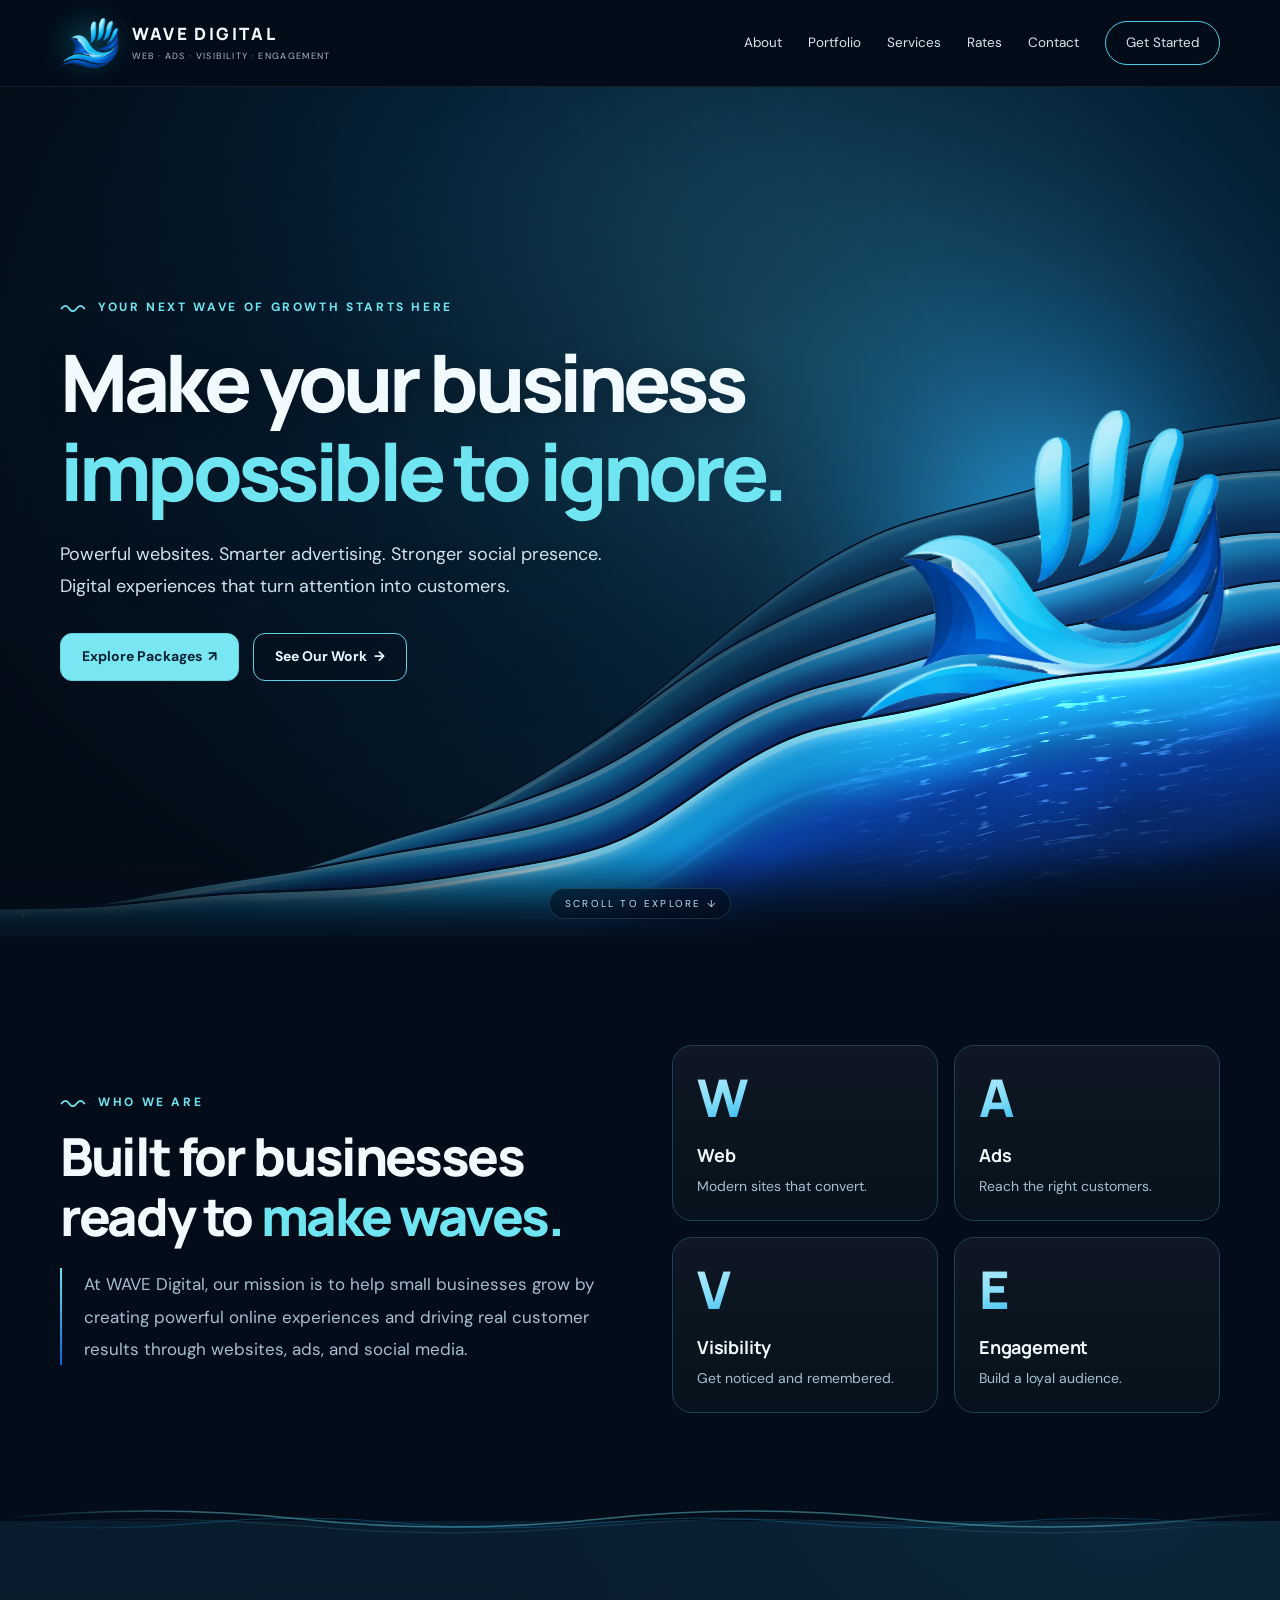
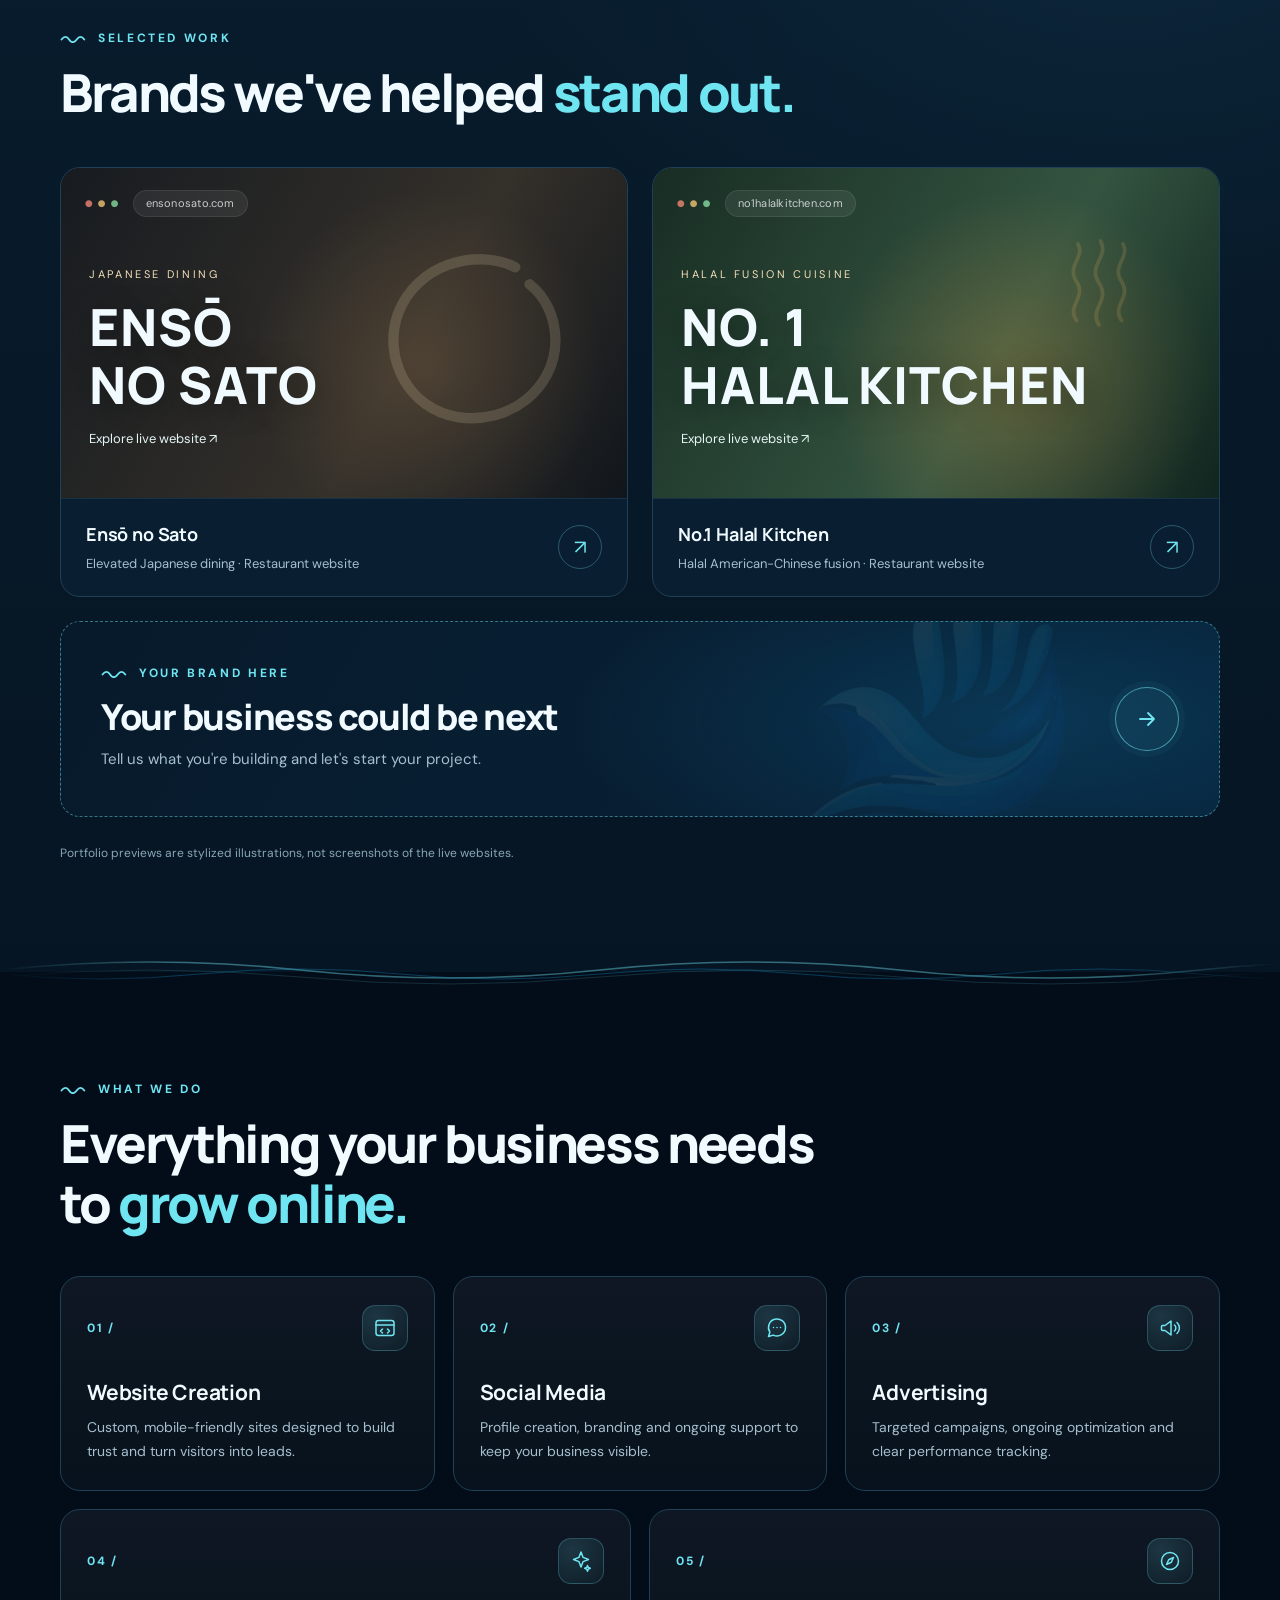
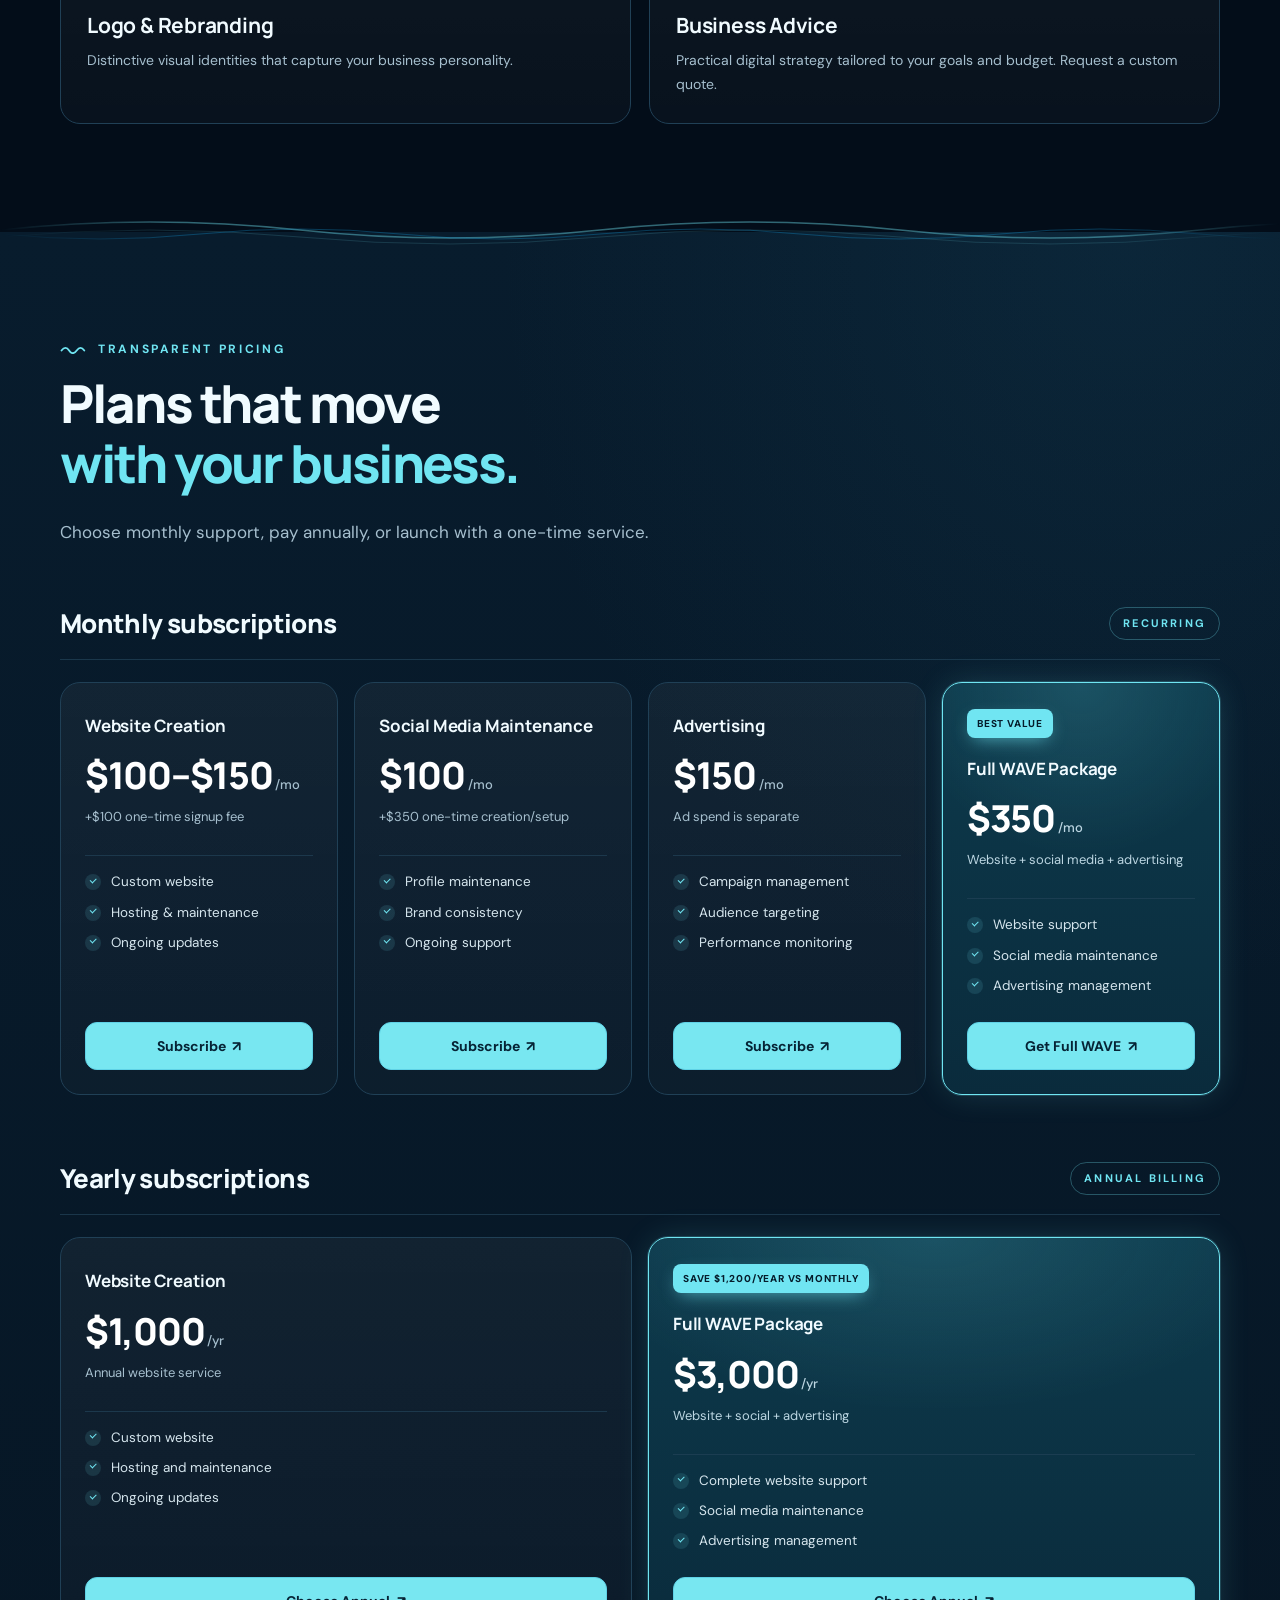
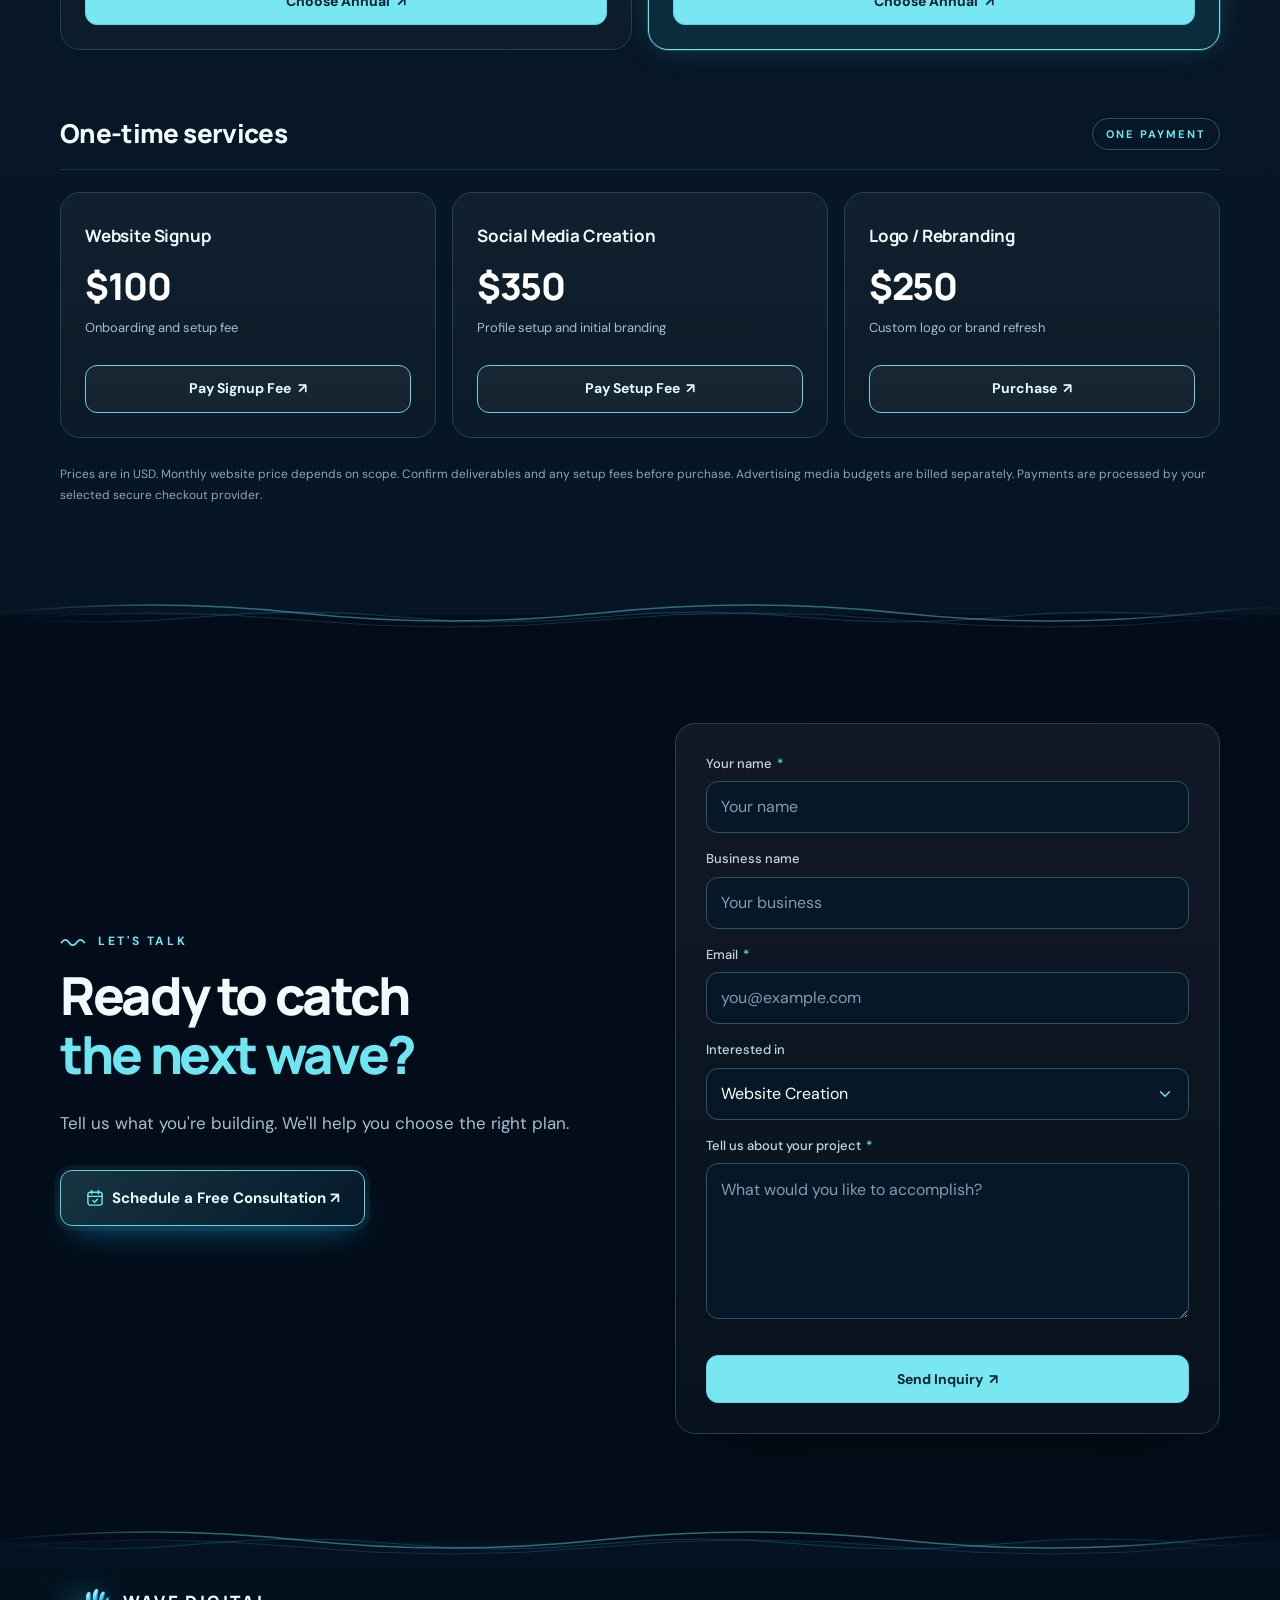
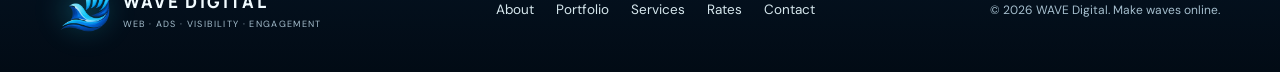
==== commit 1b053610: "WIP: rebuild WAVE Digital site on the original design with Brand Ribbons hero Checkpoint while the b" ====
--- a/index.html
+++ b/index.html
@@ -1,516 +1,323 @@
-<!DOCTYPE html>
+<!doctype html>
 <html lang="en">
 <head>
-  <meta charset="UTF-8">
-  <meta name="viewport" content="width=device-width, initial-scale=1.0">
-  <title>WAVE Digital | Web, Ads, Visibility, Engagement</title>
-  <link rel="stylesheet" href="styles.css">
-  <link rel="preconnect" href="https://fonts.googleapis.com">
-  <link rel="preconnect" href="https://fonts.gstatic.com" crossorigin>
-  <link href="https://fonts.googleapis.com/css2?family=Inter:wght@300;400;500;600;700;800;900&family=Playfair+Display:wght@700;800;900&display=swap" rel="stylesheet">
+<meta charset="utf-8">
+<meta name="viewport" content="width=device-width,initial-scale=1">
+<title>WAVE Digital — Make Waves Online</title>
+<meta name="description" content="WAVE Digital builds websites, advertising and social media for growing businesses.">
+<meta name="theme-color" content="#030d19">
+<meta property="og:type" content="website">
+<meta property="og:site_name" content="WAVE Digital">
+<meta property="og:title" content="WAVE Digital — Make Waves Online">
+<meta property="og:description" content="WAVE Digital builds websites, advertising and social media for growing businesses.">
+<meta property="og:image" content="wave-logo.png">
+<meta property="og:image:width" content="752">
+<meta property="og:image:height" content="668">
+<meta property="og:image:alt" content="WAVE Digital logo">
+<meta name="twitter:card" content="summary">
+<meta name="twitter:title" content="WAVE Digital — Make Waves Online">
+<meta name="twitter:description" content="WAVE Digital builds websites, advertising and social media for growing businesses.">
+<meta name="twitter:image" content="wave-logo.png">
+<link rel="icon" type="image/png" sizes="64x64" href="favicon.png">
+<link rel="apple-touch-icon" href="apple-touch-icon.png">
+<link rel="preconnect" href="https://fonts.googleapis.com">
+<link rel="preconnect" href="https://fonts.gstatic.com" crossorigin>
+<link rel="stylesheet" href="https://fonts.googleapis.com/css2?family=DM+Sans:wght@400;500;600;700&amp;family=Manrope:wght@400;500;600;700;800&amp;display=swap">
+<link rel="preload" as="image" href="wave-logo.png">
+<link rel="stylesheet" href="styles.css">
 </head>
 <body>
-  <!-- Navigation -->
-  <nav class="navbar" id="navbar">
-    <div class="nav-container">
-      <a href="#hero" class="nav-logo">
-        <svg class="logo-icon" viewBox="0 0 60 60" width="40" height="40">
-          <defs>
-            <linearGradient id="waveGrad" x1="0%" y1="0%" x2="100%" y2="100%">
-              <stop offset="0%" style="stop-color:#0ea5e9"/>
-              <stop offset="100%" style="stop-color:#06b6d4"/>
-            </linearGradient>
-          </defs>
-          <!-- Wave hand logo -->
-          <path d="M30 8 C25 8, 20 12, 18 18 C16 22, 15 24, 12 26 C9 28, 8 32, 10 36 C12 40, 16 42, 20 40 C22 39, 23 37, 24 34 L26 28 C27 25, 29 24, 31 24 C33 24, 35 26, 35 30 L35 38 C35 42, 37 44, 40 44 C43 44, 45 42, 45 38 L45 30 C45 24, 43 20, 39 16 C37 14, 34 12, 30 8Z" fill="url(#waveGrad)" opacity="0.9"/>
-          <path d="M8 35 Q15 28, 22 32 Q29 36, 36 30 Q43 24, 52 28" stroke="url(#waveGrad)" stroke-width="3" fill="none" stroke-linecap="round" opacity="0.6"/>
-          <path d="M5 42 Q14 35, 23 39 Q32 43, 41 37 Q48 32, 55 35" stroke="url(#waveGrad)" stroke-width="2.5" fill="none" stroke-linecap="round" opacity="0.4"/>
-        </svg>
-        <span class="logo-text">WAVE</span>
-      </a>
-      <button class="nav-toggle" id="navToggle" aria-label="Toggle navigation">
-        <span></span>
-        <span></span>
-        <span></span>
-      </button>
-      <ul class="nav-links" id="navLinks">
-        <li><a href="#hero">Home</a></li>
-        <li><a href="#mission">Mission</a></li>
-        <li><a href="#services">Services</a></li>
-        <li><a href="#portfolio">Portfolio</a></li>
-        <li><a href="#rates">Rates</a></li>
-        <li><a href="#contact" class="nav-cta">Get in Touch</a></li>
-      </ul>
-    </div>
-  </nav>
-
-  <!-- Hero / Landing Section -->
-  <section class="hero" id="hero">
-    <canvas id="waveCanvas"></canvas>
-    <div class="hero-content">
-      <div class="hero-logo-container">
-        <svg class="hero-logo" viewBox="0 0 120 120" width="120" height="120">
-          <defs>
-            <linearGradient id="heroWaveGrad" x1="0%" y1="0%" x2="100%" y2="100%">
-              <stop offset="0%" style="stop-color:#0ea5e9"/>
-              <stop offset="50%" style="stop-color:#06b6d4"/>
-              <stop offset="100%" style="stop-color:#22d3ee"/>
-            </linearGradient>
-            <filter id="glow">
-              <feGaussianBlur stdDeviation="3" result="coloredBlur"/>
-              <feMerge>
-                <feMergeNode in="coloredBlur"/>
-                <feMergeNode in="SourceGraphic"/>
-              </feMerge>
-            </filter>
-          </defs>
-          <path d="M60 16 C50 16, 40 24, 36 36 C32 44, 30 48, 24 52 C18 56, 16 64, 20 72 C24 80, 32 84, 40 80 C44 78, 46 74, 48 68 L52 56 C54 50, 58 48, 62 48 C66 48, 70 52, 70 60 L70 76 C70 84, 74 88, 80 88 C86 88, 90 84, 90 76 L90 60 C90 48, 86 40, 78 32 C74 28, 68 24, 60 16Z" fill="url(#heroWaveGrad)" filter="url(#glow)" class="logo-hand"/>
-          <path d="M16 70 Q30 56, 44 64 Q58 72, 72 60 Q86 48, 104 56" stroke="url(#heroWaveGrad)" stroke-width="4" fill="none" stroke-linecap="round" opacity="0.7" class="logo-wave-1"/>
-          <path d="M10 84 Q28 70, 46 78 Q64 86, 82 74 Q96 64, 110 70" stroke="url(#heroWaveGrad)" stroke-width="3" fill="none" stroke-linecap="round" opacity="0.5" class="logo-wave-2"/>
-        </svg>
-      </div>
-      <h1 class="hero-title">
-        <span class="title-line">
-          <span class="letter" data-letter="W">W</span><span class="letter" data-letter="A">A</span><span class="letter" data-letter="V">V</span><span class="letter" data-letter="E">E</span>
-        </span>
-        <span class="title-subtitle">DIGITAL</span>
-      </h1>
-      <div class="hero-tagline">
-        <span class="tag-item"><span class="tag-highlight">W</span>eb</span>
-        <span class="tag-dot"></span>
-        <span class="tag-item"><span class="tag-highlight">A</span>ds</span>
-        <span class="tag-dot"></span>
-        <span class="tag-item"><span class="tag-highlight">V</span>isibility</span>
-        <span class="tag-dot"></span>
-        <span class="tag-item"><span class="tag-highlight">E</span>ngagement</span>
-      </div>
-      <p class="hero-description">We build digital experiences that make waves.</p>
-      <div class="hero-cta">
-        <a href="#contact" class="btn btn-primary">Start Your Project</a>
-        <a href="#services" class="btn btn-outline">Explore Services</a>
-      </div>
-    </div>
-    <div class="scroll-indicator">
-      <span>Scroll</span>
-      <div class="scroll-line"></div>
-    </div>
-  </section>
-
-  <!-- Mission Section -->
-  <section class="section mission" id="mission">
-    <div class="container">
-      <div class="section-header">
-        <span class="section-tag">Our Mission</span>
-        <h2 class="section-title">Making Waves for Small Businesses</h2>
-      </div>
-      <div class="mission-content">
-        <div class="mission-text">
-          <p class="mission-statement">
-            At WAVE Digital, our mission is to help small businesses grow by creating powerful online experiences and driving real customer results through websites, ads, and social media.
-          </p>
-          <div class="mission-values">
-            <div class="value-item">
-              <div class="value-icon">
-                <svg viewBox="0 0 24 24" fill="none" stroke="currentColor" stroke-width="2"><path d="M12 2L2 7l10 5 10-5-10-5zM2 17l10 5 10-5M2 12l10 5 10-5"/></svg>
-              </div>
-              <div>
-                <h4>Strategy First</h4>
-                <p>Every project starts with understanding your goals and audience.</p>
-              </div>
-            </div>
-            <div class="value-item">
-              <div class="value-icon">
-                <svg viewBox="0 0 24 24" fill="none" stroke="currentColor" stroke-width="2"><path d="M13 2L3 14h9l-1 8 10-12h-9l1-8z"/></svg>
-              </div>
-              <div>
-                <h4>Results Driven</h4>
-                <p>We measure success by the growth we deliver to your business.</p>
-              </div>
-            </div>
-            <div class="value-item">
-              <div class="value-icon">
-                <svg viewBox="0 0 24 24" fill="none" stroke="currentColor" stroke-width="2"><circle cx="12" cy="12" r="10"/><path d="M8 14s1.5 2 4 2 4-2 4-2M9 9h.01M15 9h.01"/></svg>
-              </div>
-              <div>
-                <h4>Personal Touch</h4>
-                <p>You are not just a client, you are a partner in growth.</p>
-              </div>
-            </div>
-          </div>
-        </div>
-        <div class="mission-visual">
-          <div class="wave-stats">
-            <div class="stat">
-              <span class="stat-number" data-target="50">0</span><span class="stat-suffix">+</span>
-              <span class="stat-label">Projects Delivered</span>
-            </div>
-            <div class="stat">
-              <span class="stat-number" data-target="98">0</span><span class="stat-suffix">%</span>
-              <span class="stat-label">Client Satisfaction</span>
-            </div>
-            <div class="stat">
-              <span class="stat-number" data-target="3">0</span><span class="stat-suffix">x</span>
-              <span class="stat-label">Avg. ROI Increase</span>
-            </div>
-          </div>
-        </div>
-      </div>
-    </div>
-  </section>
-
-  <!-- Services Section -->
-  <section class="section services" id="services">
-    <div class="container">
-      <div class="section-header">
-        <span class="section-tag">What We Do</span>
-        <h2 class="section-title">Services That Make an Impact</h2>
-        <p class="section-subtitle">From your first website to a full digital transformation, we've got you covered.</p>
-      </div>
-      <div class="services-grid">
-        <div class="service-card" data-service="web">
-          <div class="service-icon">
-            <svg viewBox="0 0 24 24" fill="none" stroke="currentColor" stroke-width="1.5">
-              <rect x="2" y="3" width="20" height="14" rx="2"/><path d="M8 21h8M12 17v4"/>
-            </svg>
-          </div>
+<a class="skip-link" href="#main">Skip to content</a>
+
+<header class="header">
+  <div class="wrap nav">
+    <a class="brand" href="#home" aria-label="WAVE Digital home">
+      <span class="brand-logo"><img src="wave-logo-sm.png" alt="" width="160" height="142"></span>
+      <span class="brand-text"><strong>WAVE DIGITAL</strong><small>WEB · ADS · VISIBILITY · ENGAGEMENT</small></span>
+    </a>
+    <button class="menu-toggle" id="menuToggle" type="button" aria-controls="mobileMenu" aria-expanded="false" aria-label="Open navigation"><span></span><span></span><span></span></button>
+    <nav id="mobileMenu" class="links" aria-label="Main navigation">
+      <a href="#about">About</a>
+      <a href="#portfolio">Portfolio</a>
+      <a href="#services">Services</a>
+      <a href="#rates">Rates</a>
+      <a href="#contact">Contact</a>
+      <a class="nav-cta" href="#rates">Get Started</a>
+    </nav>
+  </div>
+</header>
+
+<main id="main" tabindex="-1">
+
+  <section id="home" class="hero" aria-labelledby="hero-title">
+    <canvas class="wave-canvas" aria-hidden="true"></canvas>
+    <div class="hero-art" aria-hidden="true"><img src="wave-logo.png" alt="" width="752" height="668" draggable="false"></div>
+    <div class="wrap hero-inner">
+      <p class="eyebrow">YOUR NEXT WAVE OF GROWTH STARTS HERE</p>
+      <h1 id="hero-title">Make your business<br><em>impossible to ignore.</em></h1>
+      <p>Powerful websites. Smarter advertising. Stronger social presence. Digital experiences that turn attention into customers.</p>
+      <div class="actions">
+        <a class="btn primary" href="#rates">Explore Packages <span aria-hidden="true">↗</span></a>
+        <a class="btn ghost" href="#portfolio">See Our Work <span aria-hidden="true">→</span></a>
+      </div>
+    </div>
+    <div class="scroll-cue">SCROLL TO EXPLORE ↓</div>
+  </section>
+
+  <section id="about" class="section" aria-labelledby="about-title">
+    <div class="wrap about">
+      <div class="about-copy" data-reveal>
+        <p class="eyebrow">WHO WE ARE</p>
+        <h2 id="about-title">Built for businesses<br>ready to <em>make waves.</em></h2>
+        <p class="lead mission">At WAVE Digital, our mission is to help small businesses grow by creating powerful online experiences and driving real customer results through websites, ads, and social media.</p>
+      </div>
+      <div class="four">
+        <article class="card pillar" data-reveal><b class="pillar-letter">W</b><h3>Web</h3><p>Modern sites that convert.</p></article>
+        <article class="card pillar" data-reveal><b class="pillar-letter">A</b><h3>Ads</h3><p>Reach the right customers.</p></article>
+        <article class="card pillar" data-reveal><b class="pillar-letter">V</b><h3>Visibility</h3><p>Get noticed and remembered.</p></article>
+        <article class="card pillar" data-reveal><b class="pillar-letter">E</b><h3>Engagement</h3><p>Build a loyal audience.</p></article>
+      </div>
+    </div>
+  </section>
+
+  <section id="portfolio" class="section shade" aria-labelledby="portfolio-title">
+    <div class="wave-divider" aria-hidden="true"></div>
+    <div class="wrap">
+      <div class="section-head" data-reveal>
+        <p class="eyebrow">SELECTED WORK</p>
+        <h2 id="portfolio-title">Brands we've helped <em>stand out.</em></h2>
+      </div>
+      <div class="portfolio-grid">
+        <a class="project" href="https://www.ensonosato.com/" target="_blank" rel="noopener noreferrer" data-reveal>
+          <div class="project-visual enso" aria-hidden="true">
+            <svg class="pv-decor enso-ring" viewBox="0 0 200 200" focusable="false"><path d="M150 46c-30-24-84-20-108 18-22 35-8 84 32 99 42 16 88-6 97-48 4-20-1-39-12-52"/></svg>
+            <span class="browser-bar"><span class="dots"><i>●</i> <i>●</i> <i>●</i></span> <span class="url">ensonosato.com</span></span>
+            <div class="preview-content"><span>JAPANESE DINING</span><strong>ENSŌ<br>NO SATO</strong><small>Explore live website ↗</small></div>
+          </div>
+          <div class="project-info">
+            <div><h3>Ensō no Sato</h3><p>Elevated Japanese dining · Restaurant website</p></div>
+            <span class="project-arrow" aria-hidden="true">↗</span>
+            <span class="sr-only">(opens in a new tab)</span>
+          </div>
+        </a>
+        <a class="project" href="https://www.no1halalkitchen.com/" target="_blank" rel="noopener noreferrer" data-reveal>
+          <div class="project-visual halal" aria-hidden="true">
+            <svg class="pv-decor halal-steam" viewBox="0 0 200 200" focusable="false"><path d="M70 150c-14-20 14-30 0-52s12-32 2-50"/><path d="M100 156c-14-22 16-32 0-56s14-34 2-56"/><path d="M130 150c-14-20 14-30 0-52s12-32 2-50"/></svg>
+            <span class="browser-bar"><span class="dots"><i>●</i> <i>●</i> <i>●</i></span> <span class="url">no1halalkitchen.com</span></span>
+            <div class="preview-content"><span>HALAL FUSION CUISINE</span><strong>NO. 1<br>HALAL KITCHEN</strong><small>Explore live website ↗</small></div>
+          </div>
+          <div class="project-info">
+            <div><h3>No.1 Halal Kitchen</h3><p>Halal American-Chinese fusion · Restaurant website</p></div>
+            <span class="project-arrow" aria-hidden="true">↗</span>
+            <span class="sr-only">(opens in a new tab)</span>
+          </div>
+        </a>
+        <a class="project project-cta" href="#contact" data-reveal>
+          <img class="cta-mark" src="wave-logo.png" alt="" width="752" height="668" loading="lazy" draggable="false">
+          <div class="cta-body">
+            <p class="eyebrow">YOUR BRAND HERE</p>
+            <h3>Your business could be next</h3>
+            <p class="cta-line">Tell us what you're building and let's start your project.</p>
+          </div>
+          <span class="cta-go" aria-hidden="true"><svg viewBox="0 0 24 24" focusable="false"><path d="M5 12h14M13 6l6 6-6 6"/></svg></span>
+        </a>
+      </div>
+      <p class="fine">Portfolio previews are stylized illustrations, not screenshots of the live websites.</p>
+    </div>
+  </section>
+
+  <section id="services" class="section" aria-labelledby="services-title">
+    <div class="wave-divider" aria-hidden="true"></div>
+    <div class="wrap">
+      <div class="section-head" data-reveal>
+        <p class="eyebrow">WHAT WE DO</p>
+        <h2 id="services-title">Everything your business needs<br>to <em>grow online.</em></h2>
+      </div>
+      <div class="service-grid">
+        <article class="card service" data-reveal>
+          <div class="service-top"><span class="service-num">01 /</span><span class="service-icon" aria-hidden="true"><svg viewBox="0 0 24 24" focusable="false"><rect x="3" y="4.5" width="18" height="15" rx="2.5"/><path d="M3 9h18M9.5 13l-2 2 2 2M14.5 13l2 2-2 2"/></svg></span></div>
           <h3>Website Creation</h3>
-          <p>Custom-designed, responsive websites that convert visitors into customers. From landing pages to full e-commerce.</p>
-          <ul class="service-features">
-            <li>Responsive Design</li>
-            <li>SEO Optimized</li>
-            <li>Fast Loading</li>
-            <li>CMS Integration</li>
-          </ul>
-          <a href="#contact" class="service-link">Get Started <span>&rarr;</span></a>
-        </div>
-
-        <div class="service-card" data-service="social">
-          <div class="service-icon">
-            <svg viewBox="0 0 24 24" fill="none" stroke="currentColor" stroke-width="1.5">
-              <path d="M18 8A6 6 0 006 8c0 7-3 9-3 9h18s-3-2-3-9M13.73 21a2 2 0 01-3.46 0"/>
-            </svg>
-          </div>
-          <h3>Social Media Creation</h3>
-          <p>Build a powerful social media presence with content strategy, profile setup, and ongoing management across platforms.</p>
-          <ul class="service-features">
-            <li>Content Strategy</li>
-            <li>Profile Optimization</li>
-            <li>Scheduling & Posting</li>
-            <li>Analytics & Reports</li>
-          </ul>
-          <a href="#contact" class="service-link">Get Started <span>&rarr;</span></a>
-        </div>
-
-        <div class="service-card" data-service="ads">
-          <div class="service-icon">
-            <svg viewBox="0 0 24 24" fill="none" stroke="currentColor" stroke-width="1.5">
-              <path d="M21 11.5a8.38 8.38 0 01-.9 3.8 8.5 8.5 0 01-7.6 4.7 8.38 8.38 0 01-3.8-.9L3 21l1.9-5.7a8.38 8.38 0 01-.9-3.8 8.5 8.5 0 014.7-7.6 8.38 8.38 0 013.8-.9h.5a8.48 8.48 0 018 8v.5z"/>
-            </svg>
-          </div>
+          <p>Custom, mobile-friendly sites designed to build trust and turn visitors into leads.</p>
+        </article>
+        <article class="card service" data-reveal>
+          <div class="service-top"><span class="service-num">02 /</span><span class="service-icon" aria-hidden="true"><svg viewBox="0 0 24 24" focusable="false"><path d="M20.5 11.5a8.5 8.5 0 0 1-12.3 7.6L3.5 20.5l1.4-4.4A8.5 8.5 0 1 1 20.5 11.5z"/><path d="M8.5 11.5h.01M12 11.5h.01M15.5 11.5h.01"/></svg></span></div>
+          <h3>Social Media</h3>
+          <p>Profile creation, branding and ongoing support to keep your business visible.</p>
+        </article>
+        <article class="card service" data-reveal>
+          <div class="service-top"><span class="service-num">03 /</span><span class="service-icon" aria-hidden="true"><svg viewBox="0 0 24 24" focusable="false"><path d="M3.5 10.5v3a1 1 0 0 0 1 1h2.5l6 4.5v-14l-6 4.5H4.5a1 1 0 0 0-1 1z"/><path d="M16.5 9a4 4 0 0 1 0 6M19 6.5a7.5 7.5 0 0 1 0 11"/></svg></span></div>
           <h3>Advertising</h3>
-          <p>Targeted ad campaigns on Google, Facebook, and Instagram that reach the right people and drive real conversions.</p>
-          <ul class="service-features">
-            <li>Google Ads</li>
-            <li>Social Media Ads</li>
-            <li>Retargeting</li>
-            <li>A/B Testing</li>
-          </ul>
-          <a href="#contact" class="service-link">Get Started <span>&rarr;</span></a>
-        </div>
-
-        <div class="service-card" data-service="logo">
-          <div class="service-icon">
-            <svg viewBox="0 0 24 24" fill="none" stroke="currentColor" stroke-width="1.5">
-              <path d="M12 19l7-7 3 3-7 7-3-3z"/><path d="M18 13l-1.5-7.5L2 2l3.5 14.5L13 18l5-5z"/><path d="M2 2l7.586 7.586"/><circle cx="11" cy="11" r="2"/>
-            </svg>
-          </div>
-          <h3>Logo Creation & Rebranding</h3>
-          <p>Stand out with a memorable brand identity. We design logos and brand systems that tell your story.</p>
-          <ul class="service-features">
-            <li>Logo Design</li>
-            <li>Brand Guidelines</li>
-            <li>Color Palettes</li>
-            <li>Typography Selection</li>
-          </ul>
-          <a href="#contact" class="service-link">Get Started <span>&rarr;</span></a>
-        </div>
-
-        <div class="service-card" data-service="advice">
-          <div class="service-icon">
-            <svg viewBox="0 0 24 24" fill="none" stroke="currentColor" stroke-width="1.5">
-              <path d="M2 3h6a4 4 0 014 4v14a3 3 0 00-3-3H2zM22 3h-6a4 4 0 00-4 4v14a3 3 0 013-3h7z"/>
-            </svg>
-          </div>
+          <p>Targeted campaigns, ongoing optimization and clear performance tracking.</p>
+        </article>
+        <article class="card service" data-reveal>
+          <div class="service-top"><span class="service-num">04 /</span><span class="service-icon" aria-hidden="true"><svg viewBox="0 0 24 24" focusable="false"><path d="M12 3l2.1 5.4L19.5 10.5l-5.4 2.1L12 18l-2.1-5.4L4.5 10.5l5.4-2.1z"/><path d="M18.5 16.5l.8 2 2 .8-2 .8-.8 2-.8-2-2-.8 2-.8z"/></svg></span></div>
+          <h3>Logo &amp; Rebranding</h3>
+          <p>Distinctive visual identities that capture your business personality.</p>
+        </article>
+        <article class="card service" data-reveal>
+          <div class="service-top"><span class="service-num">05 /</span><span class="service-icon" aria-hidden="true"><svg viewBox="0 0 24 24" focusable="false"><circle cx="12" cy="12" r="8.5"/><path d="M15.5 8.5l-2.2 4.8-4.8 2.2 2.2-4.8z"/></svg></span></div>
           <h3>Business Advice</h3>
-          <p>Strategic consulting to help you navigate the digital landscape and make data-driven decisions for growth.</p>
-          <ul class="service-features">
-            <li>Digital Strategy</li>
-            <li>Market Analysis</li>
-            <li>Growth Planning</li>
-            <li>1-on-1 Coaching</li>
-          </ul>
-          <a href="#contact" class="service-link">Get Started <span>&rarr;</span></a>
-        </div>
-      </div>
-    </div>
-  </section>
-
-  <!-- Portfolio Section -->
-  <section class="section portfolio" id="portfolio">
-    <div class="container">
-      <div class="section-header">
-        <span class="section-tag">Our Work</span>
-        <h2 class="section-title">Portfolio</h2>
-        <p class="section-subtitle">Click on any project to see the live site.</p>
-      </div>
-      <div class="portfolio-grid">
-        <a href="#" class="portfolio-item" target="_blank" rel="noopener">
-          <div class="portfolio-thumbnail">
-            <div class="portfolio-placeholder" style="background: linear-gradient(135deg, #0ea5e9, #6366f1);">
-              <svg viewBox="0 0 24 24" fill="none" stroke="white" stroke-width="1.5" width="48" height="48">
-                <rect x="2" y="3" width="20" height="14" rx="2"/><path d="M8 21h8M12 17v4"/>
-              </svg>
-              <span>Client Project</span>
-            </div>
-          </div>
-          <div class="portfolio-info">
-            <h3>E-Commerce Redesign</h3>
-            <p>Full website redesign for an online retail store, increasing conversions by 40%.</p>
-            <span class="portfolio-tag">Website</span>
-          </div>
-        </a>
-
-        <a href="#" class="portfolio-item" target="_blank" rel="noopener">
-          <div class="portfolio-thumbnail">
-            <div class="portfolio-placeholder" style="background: linear-gradient(135deg, #06b6d4, #10b981);">
-              <svg viewBox="0 0 24 24" fill="none" stroke="white" stroke-width="1.5" width="48" height="48">
-                <path d="M18 8A6 6 0 006 8c0 7-3 9-3 9h18s-3-2-3-9"/>
-              </svg>
-              <span>Client Project</span>
-            </div>
-          </div>
-          <div class="portfolio-info">
-            <h3>Restaurant Brand Launch</h3>
-            <p>Complete brand identity, website, and social media setup for a new local restaurant.</p>
-            <span class="portfolio-tag">Branding + Web</span>
-          </div>
-        </a>
-
-        <a href="#" class="portfolio-item" target="_blank" rel="noopener">
-          <div class="portfolio-thumbnail">
-            <div class="portfolio-placeholder" style="background: linear-gradient(135deg, #8b5cf6, #ec4899);">
-              <svg viewBox="0 0 24 24" fill="none" stroke="white" stroke-width="1.5" width="48" height="48">
-                <path d="M21 11.5a8.38 8.38 0 01-.9 3.8 8.5 8.5 0 01-7.6 4.7 8.38 8.38 0 01-3.8-.9L3 21l1.9-5.7a8.38 8.38 0 01-.9-3.8 8.5 8.5 0 014.7-7.6 8.38 8.38 0 013.8-.9h.5a8.48 8.48 0 018 8v.5z"/>
-              </svg>
-              <span>Client Project</span>
-            </div>
-          </div>
-          <div class="portfolio-info">
-            <h3>Ad Campaign - Fitness Studio</h3>
-            <p>Google & Instagram ad campaign driving 200+ new sign-ups in the first month.</p>
-            <span class="portfolio-tag">Advertising</span>
-          </div>
-        </a>
-      </div>
-    </div>
-  </section>
-
-  <!-- Rates Section -->
-  <section class="section rates" id="rates">
-    <div class="container">
-      <div class="section-header">
-        <span class="section-tag">Pricing</span>
-        <h2 class="section-title">Transparent Rates</h2>
-        <p class="section-subtitle">Flexible pricing to fit your budget. Every project is unique, so let's talk about what works for you.</p>
-      </div>
-      <div class="rates-grid">
-        <div class="rate-card">
-          <div class="rate-header">
-            <h3>Starter</h3>
-            <p class="rate-desc">Perfect for new businesses getting online</p>
-          </div>
-          <div class="rate-price">
-            <span class="price-amount">$500</span>
-            <span class="price-period">starting at</span>
-          </div>
-          <ul class="rate-features">
-            <li>Single Page Website</li>
-            <li>Mobile Responsive</li>
-            <li>Basic SEO Setup</li>
-            <li>Contact Form</li>
-            <li>1 Round of Revisions</li>
-          </ul>
-          <a href="#contact" class="btn btn-outline btn-block">Get Started</a>
-        </div>
-
-        <div class="rate-card rate-featured">
-          <div class="rate-badge">Most Popular</div>
-          <div class="rate-header">
-            <h3>Growth</h3>
-            <p class="rate-desc">For businesses ready to scale their presence</p>
-          </div>
-          <div class="rate-price">
-            <span class="price-amount">$1,500</span>
-            <span class="price-period">starting at</span>
-          </div>
-          <ul class="rate-features">
-            <li>Multi-Page Website</li>
-            <li>Social Media Setup (3 platforms)</li>
-            <li>Logo Design</li>
-            <li>SEO Optimization</li>
-            <li>3 Rounds of Revisions</li>
-            <li>30 Days of Support</li>
-          </ul>
-          <a href="#contact" class="btn btn-primary btn-block">Get Started</a>
-        </div>
-
-        <div class="rate-card">
-          <div class="rate-header">
-            <h3>Premium</h3>
-            <p class="rate-desc">Full-service digital transformation</p>
-          </div>
-          <div class="rate-price">
-            <span class="price-amount">$3,000</span>
-            <span class="price-period">starting at</span>
-          </div>
-          <ul class="rate-features">
-            <li>Custom Website + E-Commerce</li>
-            <li>Full Brand Identity</li>
-            <li>Social Media Management</li>
-            <li>Ad Campaign Setup</li>
-            <li>Business Strategy Session</li>
-            <li>Unlimited Revisions</li>
-            <li>90 Days of Support</li>
-          </ul>
-          <a href="#contact" class="btn btn-outline btn-block">Get Started</a>
-        </div>
-      </div>
-      <p class="rates-note">Need something custom? <a href="#contact">Contact us</a> for a personalized quote.</p>
-    </div>
-  </section>
-
-  <!-- Contact Section -->
-  <section class="section contact" id="contact">
-    <div class="container">
-      <div class="section-header">
-        <span class="section-tag">Let's Connect</span>
-        <h2 class="section-title">Start Your Project</h2>
-        <p class="section-subtitle">Fill out the form below and we'll get back to you within 24 hours.</p>
-      </div>
-      <div class="contact-wrapper">
-        <form class="contact-form" id="contactForm">
-          <div class="form-row">
-            <div class="form-group">
-              <label for="name">Full Name</label>
-              <input type="text" id="name" name="name" required placeholder="John Doe">
-            </div>
-            <div class="form-group">
-              <label for="email">Email Address</label>
-              <input type="email" id="email" name="email" required placeholder="john@example.com">
-            </div>
-          </div>
-          <div class="form-row">
-            <div class="form-group">
-              <label for="phone">Phone Number</label>
-              <input type="tel" id="phone" name="phone" placeholder="(555) 123-4567">
-            </div>
-            <div class="form-group">
-              <label for="service">Service Interested In</label>
-              <select id="service" name="service" required>
-                <option value="" disabled selected>Select a service</option>
-                <option value="website">Website Creation</option>
-                <option value="social">Social Media Creation</option>
-                <option value="advertising">Advertising</option>
-                <option value="logo">Logo Creation / Rebranding</option>
-                <option value="advice">Business Advice</option>
-                <option value="multiple">Multiple Services</option>
-              </select>
-            </div>
-          </div>
-          <div class="form-group">
-            <label for="budget">Budget Range</label>
-            <select id="budget" name="budget">
-              <option value="" disabled selected>Select your budget</option>
-              <option value="500-1000">$500 - $1,000</option>
-              <option value="1000-2000">$1,000 - $2,000</option>
-              <option value="2000-5000">$2,000 - $5,000</option>
-              <option value="5000+">$5,000+</option>
-            </select>
-          </div>
-          <div class="form-group">
-            <label for="message">Tell Us About Your Project</label>
-            <textarea id="message" name="message" rows="5" required placeholder="Describe your project, goals, and any details you'd like us to know..."></textarea>
-          </div>
-          <button type="submit" class="btn btn-primary btn-block">Send Message</button>
-        </form>
-        <div class="contact-aside">
-          <div class="contact-info-card">
-            <h3>Other Ways to Reach Us</h3>
-            <div class="contact-method">
-              <svg viewBox="0 0 24 24" fill="none" stroke="currentColor" stroke-width="2" width="20" height="20"><path d="M4 4h16c1.1 0 2 .9 2 2v12c0 1.1-.9 2-2 2H4c-1.1 0-2-.9-2-2V6c0-1.1.9-2 2-2z"/><polyline points="22,6 12,13 2,6"/></svg>
-              <span>hello@wavedigital.com</span>
-            </div>
-            <div class="contact-method">
-              <svg viewBox="0 0 24 24" fill="none" stroke="currentColor" stroke-width="2" width="20" height="20"><path d="M22 16.92v3a2 2 0 01-2.18 2 19.79 19.79 0 01-8.63-3.07 19.5 19.5 0 01-6-6 19.79 19.79 0 01-3.07-8.67A2 2 0 014.11 2h3a2 2 0 012 1.72 12.84 12.84 0 00.7 2.81 2 2 0 01-.45 2.11L8.09 9.91a16 16 0 006 6l1.27-1.27a2 2 0 012.11-.45 12.84 12.84 0 002.81.7A2 2 0 0122 16.92z"/></svg>
-              <span>(555) WAVE-123</span>
-            </div>
-          </div>
-          <div class="schedule-card">
-            <h3>Schedule a Meeting</h3>
-            <p>Prefer to talk face-to-face? Book a free 30-minute Google Meet consultation.</p>
-            <a href="https://calendar.google.com" target="_blank" rel="noopener" class="btn btn-outline btn-block schedule-btn">
-              <svg viewBox="0 0 24 24" fill="none" stroke="currentColor" stroke-width="2" width="20" height="20"><rect x="3" y="4" width="18" height="18" rx="2" ry="2"/><line x1="16" y1="2" x2="16" y2="6"/><line x1="8" y1="2" x2="8" y2="6"/><line x1="3" y1="10" x2="21" y2="10"/></svg>
-              Schedule a Google Meet
-            </a>
-          </div>
-        </div>
-      </div>
-    </div>
-  </section>
-
-  <!-- Footer -->
-  <footer class="footer">
-    <div class="container">
-      <div class="footer-content">
-        <div class="footer-brand">
-          <div class="footer-logo">
-            <svg class="logo-icon" viewBox="0 0 60 60" width="32" height="32">
-              <path d="M30 8 C25 8, 20 12, 18 18 C16 22, 15 24, 12 26 C9 28, 8 32, 10 36 C12 40, 16 42, 20 40 C22 39, 23 37, 24 34 L26 28 C27 25, 29 24, 31 24 C33 24, 35 26, 35 30 L35 38 C35 42, 37 44, 40 44 C43 44, 45 42, 45 38 L45 30 C45 24, 43 20, 39 16 C37 14, 34 12, 30 8Z" fill="url(#waveGrad)" opacity="0.9"/>
-              <path d="M8 35 Q15 28, 22 32 Q29 36, 36 30 Q43 24, 52 28" stroke="url(#waveGrad)" stroke-width="3" fill="none" stroke-linecap="round" opacity="0.6"/>
-            </svg>
-            <span>WAVE Digital</span>
-          </div>
-          <p>Making waves in the digital world, one business at a time.</p>
-        </div>
-        <div class="footer-links">
-          <div class="footer-col">
-            <h4>Navigation</h4>
-            <a href="#hero">Home</a>
-            <a href="#mission">Mission</a>
-            <a href="#services">Services</a>
-            <a href="#portfolio">Portfolio</a>
-          </div>
-          <div class="footer-col">
-            <h4>Services</h4>
-            <a href="#services">Website Creation</a>
-            <a href="#services">Social Media</a>
-            <a href="#services">Advertising</a>
-            <a href="#services">Logo & Branding</a>
-          </div>
-          <div class="footer-col">
-            <h4>Contact</h4>
-            <a href="#contact">Get in Touch</a>
-            <a href="https://calendar.google.com" target="_blank" rel="noopener">Schedule a Meeting</a>
-            <a href="mailto:hello@wavedigital.com">Email Us</a>
-          </div>
-        </div>
-      </div>
-      <div class="footer-bottom">
-        <p>&copy; 2026 WAVE Digital. All rights reserved.</p>
-      </div>
-    </div>
-  </footer>
-
-  <script src="script.js"></script>
+          <p>Practical digital strategy tailored to your goals and budget. Request a custom quote.</p>
+        </article>
+      </div>
+    </div>
+  </section>
+
+  <section id="rates" class="section shade" aria-labelledby="rates-title">
+    <div class="wave-divider" aria-hidden="true"></div>
+    <div class="wrap">
+      <div class="section-head" data-reveal>
+        <p class="eyebrow">TRANSPARENT PRICING</p>
+        <h2 id="rates-title">Plans that move<br><em>with your business.</em></h2>
+        <p class="lead">Choose monthly support, pay annually, or launch with a one-time service.</p>
+      </div>
+
+      <div class="price-heading" data-reveal><h3>Monthly subscriptions</h3><span>RECURRING</span></div>
+      <div class="price-grid">
+        <article class="card price-card" data-reveal>
+          <h4 id="plan-web-mo">Website Creation</h4>
+          <div class="price">$100–$150<small>/mo</small></div>
+          <p class="price-note">+$100 one-time signup fee</p>
+          <ul><li>Custom website</li><li>Hosting &amp; maintenance</li><li>Ongoing updates</li></ul>
+          <button class="btn primary pay" type="button" data-payment="websiteMonthly" aria-describedby="plan-web-mo">Subscribe <span aria-hidden="true">↗</span></button>
+        </article>
+        <article class="card price-card" data-reveal>
+          <h4 id="plan-social-mo">Social Media Maintenance</h4>
+          <div class="price">$100<small>/mo</small></div>
+          <p class="price-note">+$350 one-time creation/setup</p>
+          <ul><li>Profile maintenance</li><li>Brand consistency</li><li>Ongoing support</li></ul>
+          <button class="btn primary pay" type="button" data-payment="socialMonthly" aria-describedby="plan-social-mo">Subscribe <span aria-hidden="true">↗</span></button>
+        </article>
+        <article class="card price-card" data-reveal>
+          <h4 id="plan-ads-mo">Advertising</h4>
+          <div class="price">$150<small>/mo</small></div>
+          <p class="price-note">Ad spend is separate</p>
+          <ul><li>Campaign management</li><li>Audience targeting</li><li>Performance monitoring</li></ul>
+          <button class="btn primary pay" type="button" data-payment="adsMonthly" aria-describedby="plan-ads-mo">Subscribe <span aria-hidden="true">↗</span></button>
+        </article>
+        <article class="card price-card featured" data-reveal>
+          <div class="popular">BEST VALUE</div>
+          <h4 id="plan-bundle-mo">Full WAVE Package</h4>
+          <div class="price">$350<small>/mo</small></div>
+          <p class="price-note">Website + social media + advertising</p>
+          <ul><li>Website support</li><li>Social media maintenance</li><li>Advertising management</li></ul>
+          <button class="btn primary pay" type="button" data-payment="bundleMonthly" aria-describedby="plan-bundle-mo">Get Full WAVE <span aria-hidden="true">↗</span></button>
+        </article>
+      </div>
+
+      <div class="price-heading" data-reveal><h3>Yearly subscriptions</h3><span>ANNUAL BILLING</span></div>
+      <div class="price-grid yearly">
+        <article class="card price-card" data-reveal>
+          <h4 id="plan-web-yr">Website Creation</h4>
+          <div class="price">$1,000<small>/yr</small></div>
+          <p class="price-note">Annual website service</p>
+          <ul><li>Custom website</li><li>Hosting and maintenance</li><li>Ongoing updates</li></ul>
+          <button class="btn primary pay" type="button" data-payment="websiteYearly" aria-describedby="plan-web-yr">Choose Annual <span aria-hidden="true">↗</span></button>
+        </article>
+        <article class="card price-card featured" data-reveal>
+          <div class="popular">SAVE $1,200/YEAR VS MONTHLY</div>
+          <h4 id="plan-bundle-yr">Full WAVE Package</h4>
+          <div class="price">$3,000<small>/yr</small></div>
+          <p class="price-note">Website + social + advertising</p>
+          <ul><li>Complete website support</li><li>Social media maintenance</li><li>Advertising management</li></ul>
+          <button class="btn primary pay" type="button" data-payment="bundleYearly" aria-describedby="plan-bundle-yr">Choose Annual <span aria-hidden="true">↗</span></button>
+        </article>
+      </div>
+
+      <div class="price-heading" data-reveal><h3>One-time services</h3><span>ONE PAYMENT</span></div>
+      <div class="price-grid onetime">
+        <article class="card price-card" data-reveal>
+          <h4 id="plan-signup">Website Signup</h4>
+          <div class="price">$100</div>
+          <p class="price-note">Onboarding and setup fee</p>
+          <button class="btn ghost pay" type="button" data-payment="websiteSignup" aria-describedby="plan-signup">Pay Signup Fee <span aria-hidden="true">↗</span></button>
+        </article>
+        <article class="card price-card" data-reveal>
+          <h4 id="plan-social-setup">Social Media Creation</h4>
+          <div class="price">$350</div>
+          <p class="price-note">Profile setup and initial branding</p>
+          <button class="btn ghost pay" type="button" data-payment="socialSetup" aria-describedby="plan-social-setup">Pay Setup Fee <span aria-hidden="true">↗</span></button>
+        </article>
+        <article class="card price-card" data-reveal>
+          <h4 id="plan-logo">Logo / Rebranding</h4>
+          <div class="price">$250</div>
+          <p class="price-note">Custom logo or brand refresh</p>
+          <button class="btn ghost pay" type="button" data-payment="logo" aria-describedby="plan-logo">Purchase <span aria-hidden="true">↗</span></button>
+        </article>
+      </div>
+      <p class="fine">Prices are in USD. Monthly website price depends on scope. Confirm deliverables and any setup fees before purchase. Advertising media budgets are billed separately. Payments are processed by your selected secure checkout provider.</p>
+    </div>
+  </section>
+
+  <section id="contact" class="section" aria-labelledby="contact-title">
+    <div class="wave-divider" aria-hidden="true"></div>
+    <div class="wrap contact-grid">
+      <div class="contact-copy" data-reveal>
+        <p class="eyebrow">LET'S TALK</p>
+        <h2 id="contact-title">Ready to catch<br><em>the next wave?</em></h2>
+        <p class="lead">Tell us what you're building. We'll help you choose the right plan.</p>
+        <a id="scheduleLink" class="btn schedule" href="#contact"><svg class="btn-icon" viewBox="0 0 24 24" aria-hidden="true" focusable="false"><rect x="3.5" y="5" width="17" height="15.5" rx="2.5"/><path d="M3.5 10h17M8 3v4M16 3v4M9.5 15l2 2 3.5-3.5"/></svg><span class="btn-text">Schedule a Free Consultation <span aria-hidden="true">↗</span></span></a>
+      </div>
+      <form id="contactForm" class="contact-form" data-reveal>
+        <div class="field">
+          <label for="name">Your name <span class="req" aria-hidden="true">*</span></label>
+          <input id="name" name="name" required placeholder="Your name" autocomplete="name">
+        </div>
+        <div class="field">
+          <label for="businessName">Business name</label>
+          <input id="businessName" name="businessName" placeholder="Your business" autocomplete="organization">
+        </div>
+        <div class="field">
+          <label for="email">Email <span class="req" aria-hidden="true">*</span></label>
+          <input id="email" name="email" type="email" required placeholder="you@example.com" autocomplete="email" inputmode="email">
+        </div>
+        <div class="field">
+          <label for="service">Interested in</label>
+          <select id="service" name="service">
+            <option>Website Creation</option>
+            <option>Social Media</option>
+            <option>Advertising</option>
+            <option>Full WAVE Package</option>
+            <option>Logo / Rebranding</option>
+            <option>Business Advice</option>
+          </select>
+        </div>
+        <div class="field">
+          <label for="details">Tell us about your project <span class="req" aria-hidden="true">*</span></label>
+          <textarea id="details" name="details" required rows="5" placeholder="What would you like to accomplish?"></textarea>
+        </div>
+        <div id="formMessage" class="form-message" role="status" aria-live="polite"></div>
+        <button id="submitBtn" class="btn primary submit" type="submit"><span class="btn-label">Send Inquiry</span> <span class="btn-arrow" aria-hidden="true">↗</span></button>
+      </form>
+    </div>
+  </section>
+
+</main>
+
+<footer class="site-footer">
+  <div class="wave-divider" aria-hidden="true"></div>
+  <div class="wrap footer">
+    <a class="brand footer-brand" href="#home" aria-label="WAVE Digital home">
+      <span class="footer-logo"><img src="wave-logo-sm.png" alt="" width="160" height="142" loading="lazy"></span>
+      <span class="brand-text"><strong>WAVE DIGITAL</strong><small>WEB · ADS · VISIBILITY · ENGAGEMENT</small></span>
+    </a>
+    <nav class="footer-nav" aria-label="Footer navigation">
+      <a href="#about">About</a>
+      <a href="#portfolio">Portfolio</a>
+      <a href="#services">Services</a>
+      <a href="#rates">Rates</a>
+      <a href="#contact">Contact</a>
+    </nav>
+    <span class="copyright">© 2026 WAVE Digital. Make waves online.</span>
+  </div>
+</footer>
+
+<div class="toast" id="toastBox">
+  <span class="toast-icon" aria-hidden="true"></span>
+  <p class="toast-msg" id="toast" role="status" aria-live="polite" aria-atomic="true"></p>
+  <button class="toast-close" id="toastClose" type="button" aria-label="Dismiss notification" hidden><span aria-hidden="true">×</span></button>
+</div>
+
+<script src="wave-bg.js" defer></script><script src="script.js" defer></script>
 </body>
 </html>
--- a/styles.css
+++ b/styles.css
@@ -1,1226 +1,423 @@
-/* ============================================
-   WAVE Digital - Marketing Website Styles
-   ============================================ */
-
-:root {
-  --primary: #0ea5e9;
-  --primary-dark: #0284c7;
-  --primary-light: #38bdf8;
-  --accent: #06b6d4;
-  --cyan: #22d3ee;
-  --dark: #0f172a;
-  --dark-2: #1e293b;
-  --dark-3: #334155;
-  --gray: #64748b;
-  --gray-light: #94a3b8;
-  --light: #f1f5f9;
-  --white: #ffffff;
-  --gradient: linear-gradient(135deg, var(--primary), var(--accent));
-  --gradient-dark: linear-gradient(135deg, #0c4a6e, #164e63);
-  --shadow: 0 4px 6px -1px rgba(0, 0, 0, 0.1), 0 2px 4px -2px rgba(0, 0, 0, 0.1);
-  --shadow-lg: 0 10px 15px -3px rgba(0, 0, 0, 0.1), 0 4px 6px -4px rgba(0, 0, 0, 0.1);
-  --shadow-xl: 0 20px 25px -5px rgba(0, 0, 0, 0.1), 0 8px 10px -6px rgba(0, 0, 0, 0.1);
-  --radius: 12px;
-  --radius-lg: 20px;
-  --transition: 0.3s cubic-bezier(0.4, 0, 0.2, 1);
-}
-
-*, *::before, *::after {
-  margin: 0;
-  padding: 0;
-  box-sizing: border-box;
-}
-
-html {
-  scroll-behavior: smooth;
-  font-size: 16px;
-}
-
-body {
-  font-family: 'Inter', -apple-system, BlinkMacSystemFont, sans-serif;
-  color: var(--dark);
-  background: var(--white);
-  line-height: 1.6;
-  overflow-x: hidden;
-}
-
-.container {
-  max-width: 1200px;
-  margin: 0 auto;
-  padding: 0 24px;
-}
-
-/* ============================================
-   Navigation
-   ============================================ */
-
-.navbar {
-  position: fixed;
-  top: 0;
-  left: 0;
-  right: 0;
-  z-index: 1000;
-  padding: 16px 0;
-  transition: var(--transition);
-  background: transparent;
-}
-
-.navbar.scrolled {
-  background: rgba(255, 255, 255, 0.95);
-  backdrop-filter: blur(20px);
-  box-shadow: 0 1px 3px rgba(0, 0, 0, 0.1);
-  padding: 10px 0;
-}
-
-.nav-container {
-  max-width: 1200px;
-  margin: 0 auto;
-  padding: 0 24px;
-  display: flex;
-  align-items: center;
-  justify-content: space-between;
-}
-
-.nav-logo {
-  display: flex;
-  align-items: center;
-  gap: 10px;
-  text-decoration: none;
-  color: var(--white);
-  transition: var(--transition);
-}
-
-.navbar.scrolled .nav-logo {
-  color: var(--dark);
-}
-
-.logo-text {
-  font-family: 'Inter', sans-serif;
-  font-weight: 900;
-  font-size: 1.5rem;
-  letter-spacing: 3px;
-}
-
-.nav-links {
-  display: flex;
-  align-items: center;
-  gap: 32px;
-  list-style: none;
-}
-
-.nav-links a {
-  text-decoration: none;
-  color: rgba(255, 255, 255, 0.85);
-  font-weight: 500;
-  font-size: 0.9rem;
-  transition: var(--transition);
-  position: relative;
-}
-
-.navbar.scrolled .nav-links a {
-  color: var(--dark-3);
-}
-
-.nav-links a:hover {
-  color: var(--white);
-}
-
-.navbar.scrolled .nav-links a:hover {
-  color: var(--primary);
-}
-
-.nav-links a::after {
-  content: '';
-  position: absolute;
-  bottom: -4px;
-  left: 0;
-  width: 0;
-  height: 2px;
-  background: var(--primary);
-  transition: var(--transition);
-}
-
-.nav-links a:hover::after {
-  width: 100%;
-}
-
-.nav-cta {
-  background: var(--gradient);
-  color: var(--white) !important;
-  padding: 10px 24px;
-  border-radius: 50px;
-  font-weight: 600 !important;
-}
-
-.nav-cta::after {
-  display: none !important;
-}
-
-.nav-cta:hover {
-  transform: translateY(-1px);
-  box-shadow: 0 4px 12px rgba(14, 165, 233, 0.4);
-}
-
-.nav-toggle {
-  display: none;
-  flex-direction: column;
-  gap: 5px;
-  background: none;
-  border: none;
-  cursor: pointer;
-  padding: 4px;
-}
-
-.nav-toggle span {
-  width: 24px;
-  height: 2px;
-  background: var(--white);
-  transition: var(--transition);
-}
-
-.navbar.scrolled .nav-toggle span {
-  background: var(--dark);
-}
-
-/* ============================================
-   Hero Section
-   ============================================ */
-
-.hero {
-  position: relative;
-  min-height: 100vh;
-  display: flex;
-  align-items: center;
-  justify-content: center;
-  background: var(--dark);
-  overflow: hidden;
-}
-
-#waveCanvas {
-  position: absolute;
-  top: 0;
-  left: 0;
-  width: 100%;
-  height: 100%;
-  z-index: 1;
-}
-
-.hero-content {
-  position: relative;
-  z-index: 2;
-  text-align: center;
-  color: var(--white);
-  padding: 0 24px;
-}
-
-.hero-logo-container {
-  margin-bottom: 32px;
-  animation: floatLogo 4s ease-in-out infinite;
-}
-
-@keyframes floatLogo {
-  0%, 100% { transform: translateY(0); }
-  50% { transform: translateY(-10px); }
-}
-
-.hero-logo .logo-hand {
-  animation: waveHand 3s ease-in-out infinite;
-  transform-origin: center bottom;
-}
-
-@keyframes waveHand {
-  0%, 100% { transform: rotate(0deg); }
-  25% { transform: rotate(5deg); }
-  75% { transform: rotate(-5deg); }
-}
-
-.hero-logo .logo-wave-1 {
-  animation: waveFlow 2.5s ease-in-out infinite;
-}
-
-.hero-logo .logo-wave-2 {
-  animation: waveFlow 3s ease-in-out infinite 0.5s;
-}
-
-@keyframes waveFlow {
-  0%, 100% { opacity: 0.5; transform: translateX(0); }
-  50% { opacity: 0.8; transform: translateX(5px); }
-}
-
-.hero-title {
-  margin-bottom: 20px;
-}
-
-.title-line {
-  display: flex;
-  justify-content: center;
-  gap: 4px;
-}
-
-.letter {
-  font-family: 'Playfair Display', serif;
-  font-size: clamp(4rem, 10vw, 8rem);
-  font-weight: 900;
-  line-height: 1;
-  display: inline-block;
-  background: var(--gradient);
-  -webkit-background-clip: text;
-  -webkit-text-fill-color: transparent;
-  background-clip: text;
-  animation: letterReveal 0.8s ease-out forwards;
-  opacity: 0;
-  transform: translateY(40px);
-}
-
-.letter:nth-child(1) { animation-delay: 0.1s; }
-.letter:nth-child(2) { animation-delay: 0.2s; }
-.letter:nth-child(3) { animation-delay: 0.3s; }
-.letter:nth-child(4) { animation-delay: 0.4s; }
-
-@keyframes letterReveal {
-  to {
-    opacity: 1;
-    transform: translateY(0);
-  }
-}
-
-.title-subtitle {
-  display: block;
-  font-family: 'Inter', sans-serif;
-  font-size: clamp(1rem, 3vw, 1.8rem);
-  font-weight: 300;
-  letter-spacing: 16px;
-  color: var(--gray-light);
-  margin-top: 8px;
-}
-
-.hero-tagline {
-  display: flex;
-  align-items: center;
-  justify-content: center;
-  gap: 16px;
-  margin-bottom: 24px;
-  flex-wrap: wrap;
-}
-
-.tag-item {
-  font-size: 1rem;
-  font-weight: 500;
-  color: var(--gray-light);
-  letter-spacing: 1px;
-}
-
-.tag-highlight {
-  color: var(--primary-light);
-  font-weight: 700;
-}
-
-.tag-dot {
-  width: 6px;
-  height: 6px;
-  border-radius: 50%;
-  background: var(--primary);
-}
-
-.hero-description {
-  font-size: 1.25rem;
-  color: var(--gray-light);
-  margin-bottom: 40px;
-  max-width: 500px;
-  margin-left: auto;
-  margin-right: auto;
-}
-
-.hero-cta {
-  display: flex;
-  gap: 16px;
-  justify-content: center;
-  flex-wrap: wrap;
-}
-
-/* Buttons */
-.btn {
-  display: inline-flex;
-  align-items: center;
-  gap: 8px;
-  padding: 14px 32px;
-  border-radius: 50px;
-  font-weight: 600;
-  font-size: 1rem;
-  text-decoration: none;
-  cursor: pointer;
-  border: none;
-  transition: var(--transition);
-}
-
-.btn-primary {
-  background: var(--gradient);
-  color: var(--white);
-  box-shadow: 0 4px 15px rgba(14, 165, 233, 0.3);
-}
-
-.btn-primary:hover {
-  transform: translateY(-2px);
-  box-shadow: 0 8px 25px rgba(14, 165, 233, 0.4);
-}
-
-.btn-outline {
-  background: transparent;
-  color: var(--white);
-  border: 2px solid rgba(255, 255, 255, 0.3);
-}
-
-.btn-outline:hover {
-  background: rgba(255, 255, 255, 0.1);
-  border-color: rgba(255, 255, 255, 0.6);
-  transform: translateY(-2px);
-}
-
-.btn-block {
-  width: 100%;
-  justify-content: center;
-}
-
-.scroll-indicator {
-  position: absolute;
-  bottom: 32px;
-  left: 50%;
-  transform: translateX(-50%);
-  display: flex;
-  flex-direction: column;
-  align-items: center;
-  gap: 8px;
-  color: rgba(255, 255, 255, 0.5);
-  font-size: 0.75rem;
-  letter-spacing: 2px;
-  text-transform: uppercase;
-  z-index: 2;
-}
-
-.scroll-line {
-  width: 1px;
-  height: 40px;
-  background: linear-gradient(to bottom, rgba(255, 255, 255, 0.5), transparent);
-  animation: scrollPulse 2s ease-in-out infinite;
-}
-
-@keyframes scrollPulse {
-  0%, 100% { opacity: 0.5; transform: scaleY(1); }
-  50% { opacity: 1; transform: scaleY(1.2); }
-}
-
-/* ============================================
-   Sections General
-   ============================================ */
-
-.section {
-  padding: 100px 0;
-}
-
-.section-header {
-  text-align: center;
-  margin-bottom: 64px;
-}
-
-.section-tag {
-  display: inline-block;
-  background: rgba(14, 165, 233, 0.1);
-  color: var(--primary);
-  padding: 6px 16px;
-  border-radius: 50px;
-  font-size: 0.85rem;
-  font-weight: 600;
-  letter-spacing: 1px;
-  text-transform: uppercase;
-  margin-bottom: 16px;
-}
-
-.section-title {
-  font-family: 'Playfair Display', serif;
-  font-size: clamp(2rem, 4vw, 3rem);
-  font-weight: 800;
-  color: var(--dark);
-  margin-bottom: 16px;
-  line-height: 1.2;
-}
-
-.section-subtitle {
-  font-size: 1.1rem;
-  color: var(--gray);
-  max-width: 600px;
-  margin: 0 auto;
-}
-
-/* ============================================
-   Mission Section
-   ============================================ */
-
-.mission {
-  background: var(--light);
-}
-
-.mission-content {
-  display: grid;
-  grid-template-columns: 1.2fr 0.8fr;
-  gap: 64px;
-  align-items: center;
-}
-
-.mission-statement {
-  font-size: 1.35rem;
-  line-height: 1.8;
-  color: var(--dark-2);
-  margin-bottom: 40px;
-  font-weight: 400;
-}
-
-.mission-values {
-  display: flex;
-  flex-direction: column;
-  gap: 24px;
-}
-
-.value-item {
-  display: flex;
-  gap: 16px;
-  align-items: flex-start;
-}
-
-.value-icon {
-  flex-shrink: 0;
-  width: 48px;
-  height: 48px;
-  background: var(--gradient);
-  border-radius: 12px;
-  display: flex;
-  align-items: center;
-  justify-content: center;
-  color: var(--white);
-}
-
-.value-icon svg {
-  width: 22px;
-  height: 22px;
-}
-
-.value-item h4 {
-  font-size: 1.05rem;
-  font-weight: 700;
-  margin-bottom: 4px;
-  color: var(--dark);
-}
-
-.value-item p {
-  font-size: 0.95rem;
-  color: var(--gray);
-}
-
-.wave-stats {
-  background: var(--dark);
-  border-radius: var(--radius-lg);
-  padding: 48px 32px;
-  display: flex;
-  flex-direction: column;
-  gap: 32px;
-}
-
-.stat {
-  text-align: center;
-}
-
-.stat-number {
-  font-size: 3rem;
-  font-weight: 900;
-  background: var(--gradient);
-  -webkit-background-clip: text;
-  -webkit-text-fill-color: transparent;
-  background-clip: text;
-  line-height: 1;
-}
-
-.stat-suffix {
-  font-size: 2rem;
-  font-weight: 700;
-  background: var(--gradient);
-  -webkit-background-clip: text;
-  -webkit-text-fill-color: transparent;
-  background-clip: text;
-}
-
-.stat-label {
-  display: block;
-  color: var(--gray-light);
-  font-size: 0.9rem;
-  margin-top: 4px;
-}
-
-/* ============================================
-   Services Section
-   ============================================ */
-
-.services-grid {
-  display: grid;
-  grid-template-columns: repeat(3, 1fr);
-  gap: 24px;
-}
-
-.service-card {
-  background: var(--white);
-  border: 1px solid rgba(0, 0, 0, 0.06);
-  border-radius: var(--radius-lg);
-  padding: 36px 28px;
-  transition: var(--transition);
-  position: relative;
-  overflow: hidden;
-}
-
-.service-card::before {
-  content: '';
-  position: absolute;
-  top: 0;
-  left: 0;
-  right: 0;
-  height: 3px;
-  background: var(--gradient);
-  transform: scaleX(0);
-  transition: var(--transition);
-}
-
-.service-card:hover {
-  transform: translateY(-4px);
-  box-shadow: var(--shadow-xl);
-}
-
-.service-card:hover::before {
-  transform: scaleX(1);
-}
-
-.service-icon {
-  width: 56px;
-  height: 56px;
-  background: rgba(14, 165, 233, 0.08);
-  border-radius: 14px;
-  display: flex;
-  align-items: center;
-  justify-content: center;
-  margin-bottom: 20px;
-  color: var(--primary);
-  transition: var(--transition);
-}
-
-.service-card:hover .service-icon {
-  background: var(--gradient);
-  color: var(--white);
-}
-
-.service-icon svg {
-  width: 26px;
-  height: 26px;
-}
-
-.service-card h3 {
-  font-size: 1.2rem;
-  font-weight: 700;
-  margin-bottom: 12px;
-  color: var(--dark);
-}
-
-.service-card > p {
-  color: var(--gray);
-  font-size: 0.95rem;
-  margin-bottom: 20px;
-  line-height: 1.6;
-}
-
-.service-features {
-  list-style: none;
-  margin-bottom: 24px;
-}
-
-.service-features li {
-  padding: 6px 0;
-  color: var(--dark-3);
-  font-size: 0.9rem;
-  display: flex;
-  align-items: center;
-  gap: 8px;
-}
-
-.service-features li::before {
-  content: '';
-  width: 6px;
-  height: 6px;
-  background: var(--primary);
-  border-radius: 50%;
-  flex-shrink: 0;
-}
-
-.service-link {
-  display: inline-flex;
-  align-items: center;
-  gap: 6px;
-  color: var(--primary);
-  font-weight: 600;
-  font-size: 0.95rem;
-  text-decoration: none;
-  transition: var(--transition);
-}
-
-.service-link:hover {
-  gap: 10px;
-}
-
-/* ============================================
-   Portfolio Section
-   ============================================ */
-
-.portfolio {
-  background: var(--dark);
-}
-
-.portfolio .section-tag {
-  background: rgba(14, 165, 233, 0.2);
-}
-
-.portfolio .section-title {
-  color: var(--white);
-}
-
-.portfolio .section-subtitle {
-  color: var(--gray-light);
-}
-
-.portfolio-grid {
-  display: grid;
-  grid-template-columns: repeat(3, 1fr);
-  gap: 28px;
-}
-
-.portfolio-item {
-  text-decoration: none;
-  border-radius: var(--radius-lg);
-  overflow: hidden;
-  background: var(--dark-2);
-  transition: var(--transition);
-}
-
-.portfolio-item:hover {
-  transform: translateY(-6px);
-  box-shadow: 0 20px 40px rgba(0, 0, 0, 0.3);
-}
-
-.portfolio-thumbnail {
-  aspect-ratio: 16 / 10;
-  overflow: hidden;
-}
-
-.portfolio-placeholder {
-  width: 100%;
-  height: 100%;
-  display: flex;
-  flex-direction: column;
-  align-items: center;
-  justify-content: center;
-  gap: 12px;
-  transition: var(--transition);
-}
-
-.portfolio-placeholder span {
-  color: rgba(255, 255, 255, 0.7);
-  font-size: 0.85rem;
-  font-weight: 500;
-}
-
-.portfolio-item:hover .portfolio-placeholder {
-  transform: scale(1.05);
-}
-
-.portfolio-info {
-  padding: 24px;
-}
-
-.portfolio-info h3 {
-  color: var(--white);
-  font-size: 1.15rem;
-  font-weight: 700;
-  margin-bottom: 8px;
-}
-
-.portfolio-info p {
-  color: var(--gray-light);
-  font-size: 0.9rem;
-  margin-bottom: 12px;
-  line-height: 1.5;
-}
-
-.portfolio-tag {
-  display: inline-block;
-  background: rgba(14, 165, 233, 0.15);
-  color: var(--primary-light);
-  padding: 4px 12px;
-  border-radius: 50px;
-  font-size: 0.8rem;
-  font-weight: 600;
-}
-
-/* ============================================
-   Rates Section
-   ============================================ */
-
-.rates-grid {
-  display: grid;
-  grid-template-columns: repeat(3, 1fr);
-  gap: 28px;
-  align-items: start;
-}
-
-.rate-card {
-  background: var(--white);
-  border: 1px solid rgba(0, 0, 0, 0.08);
-  border-radius: var(--radius-lg);
-  padding: 36px 28px;
-  transition: var(--transition);
-  position: relative;
-}
-
-.rate-card:hover {
-  transform: translateY(-4px);
-  box-shadow: var(--shadow-xl);
-}
-
-.rate-featured {
-  border: 2px solid var(--primary);
-  transform: scale(1.05);
-  box-shadow: var(--shadow-xl);
-}
-
-.rate-featured:hover {
-  transform: scale(1.05) translateY(-4px);
-}
-
-.rate-badge {
-  position: absolute;
-  top: -14px;
-  left: 50%;
-  transform: translateX(-50%);
-  background: var(--gradient);
-  color: var(--white);
-  padding: 6px 20px;
-  border-radius: 50px;
-  font-size: 0.8rem;
-  font-weight: 700;
-  white-space: nowrap;
-}
-
-.rate-header h3 {
-  font-size: 1.4rem;
-  font-weight: 800;
-  margin-bottom: 6px;
-  color: var(--dark);
-}
-
-.rate-desc {
-  color: var(--gray);
-  font-size: 0.9rem;
-  margin-bottom: 24px;
-}
-
-.rate-price {
-  margin-bottom: 28px;
-}
-
-.price-amount {
-  font-size: 2.8rem;
-  font-weight: 900;
-  color: var(--dark);
-  line-height: 1;
-}
-
-.price-period {
-  display: block;
-  color: var(--gray);
-  font-size: 0.85rem;
-  margin-top: 4px;
-}
-
-.rate-features {
-  list-style: none;
-  margin-bottom: 28px;
-}
-
-.rate-features li {
-  padding: 10px 0;
-  color: var(--dark-3);
-  font-size: 0.95rem;
-  border-bottom: 1px solid rgba(0, 0, 0, 0.04);
-  display: flex;
-  align-items: center;
-  gap: 10px;
-}
-
-.rate-features li::before {
-  content: '';
-  width: 18px;
-  height: 18px;
-  background: rgba(14, 165, 233, 0.1);
-  border-radius: 50%;
-  flex-shrink: 0;
-  background-image: url("data:image/svg+xml,%3Csvg viewBox='0 0 24 24' fill='none' stroke='%230ea5e9' stroke-width='3' xmlns='http://www.w3.org/2000/svg'%3E%3Cpath d='M5 13l4 4L19 7'/%3E%3C/svg%3E");
-  background-size: 12px;
-  background-position: center;
-  background-repeat: no-repeat;
-}
-
-.rate-card .btn-outline {
-  color: var(--dark);
-  border-color: rgba(0, 0, 0, 0.15);
-}
-
-.rate-card .btn-outline:hover {
-  background: var(--dark);
-  color: var(--white);
-  border-color: var(--dark);
-}
-
-.rates-note {
-  text-align: center;
-  margin-top: 48px;
-  color: var(--gray);
-  font-size: 1rem;
-}
-
-.rates-note a {
-  color: var(--primary);
-  font-weight: 600;
-  text-decoration: none;
-}
-
-.rates-note a:hover {
-  text-decoration: underline;
-}
-
-/* ============================================
-   Contact Section
-   ============================================ */
-
-.contact {
-  background: var(--light);
-}
-
-.contact-wrapper {
-  display: grid;
-  grid-template-columns: 1.4fr 0.6fr;
-  gap: 40px;
-  align-items: start;
-}
-
-.contact-form {
-  background: var(--white);
-  border-radius: var(--radius-lg);
-  padding: 40px;
-  box-shadow: var(--shadow);
-}
-
-.form-row {
-  display: grid;
-  grid-template-columns: 1fr 1fr;
-  gap: 20px;
-}
-
-.form-group {
-  margin-bottom: 20px;
-}
-
-.form-group label {
-  display: block;
-  font-weight: 600;
-  font-size: 0.9rem;
-  color: var(--dark);
-  margin-bottom: 6px;
-}
-
-.form-group input,
-.form-group select,
-.form-group textarea {
-  width: 100%;
-  padding: 12px 16px;
-  border: 2px solid rgba(0, 0, 0, 0.08);
-  border-radius: var(--radius);
-  font-family: inherit;
-  font-size: 0.95rem;
-  color: var(--dark);
-  transition: var(--transition);
-  background: var(--white);
-}
-
-.form-group input:focus,
-.form-group select:focus,
-.form-group textarea:focus {
-  outline: none;
-  border-color: var(--primary);
-  box-shadow: 0 0 0 4px rgba(14, 165, 233, 0.1);
-}
-
-.form-group textarea {
-  resize: vertical;
-  min-height: 120px;
-}
-
-.contact-form .btn-primary {
-  font-size: 1rem;
-  padding: 16px;
-  margin-top: 8px;
-}
-
-.contact-aside {
-  display: flex;
-  flex-direction: column;
-  gap: 24px;
-}
-
-.contact-info-card,
-.schedule-card {
-  background: var(--white);
-  border-radius: var(--radius-lg);
-  padding: 28px;
-  box-shadow: var(--shadow);
-}
-
-.contact-info-card h3,
-.schedule-card h3 {
-  font-size: 1.1rem;
-  font-weight: 700;
-  margin-bottom: 16px;
-  color: var(--dark);
-}
-
-.contact-method {
-  display: flex;
-  align-items: center;
-  gap: 12px;
-  padding: 10px 0;
-  color: var(--gray);
-  font-size: 0.95rem;
-}
-
-.contact-method svg {
-  color: var(--primary);
-  flex-shrink: 0;
-}
-
-.schedule-card p {
-  color: var(--gray);
-  font-size: 0.9rem;
-  margin-bottom: 20px;
-  line-height: 1.6;
-}
-
-.schedule-btn {
-  color: var(--primary) !important;
-  border-color: var(--primary) !important;
-  font-size: 0.9rem !important;
-  padding: 12px 20px !important;
-}
-
-.schedule-btn:hover {
-  background: var(--primary) !important;
-  color: var(--white) !important;
-}
-
-/* ============================================
-   Footer
-   ============================================ */
-
-.footer {
-  background: var(--dark);
-  color: var(--gray-light);
-  padding: 64px 0 24px;
-}
-
-.footer-content {
-  display: grid;
-  grid-template-columns: 1.2fr 1fr;
-  gap: 48px;
-  margin-bottom: 48px;
-}
-
-.footer-logo {
-  display: flex;
-  align-items: center;
-  gap: 10px;
-  color: var(--white);
-  font-weight: 800;
-  font-size: 1.2rem;
-  margin-bottom: 12px;
-}
-
-.footer-brand p {
-  font-size: 0.95rem;
-  line-height: 1.6;
-  max-width: 300px;
-}
-
-.footer-links {
-  display: grid;
-  grid-template-columns: repeat(3, 1fr);
-  gap: 24px;
-}
-
-.footer-col h4 {
-  color: var(--white);
-  font-size: 0.9rem;
-  font-weight: 700;
-  margin-bottom: 16px;
-  text-transform: uppercase;
-  letter-spacing: 1px;
-}
-
-.footer-col a {
-  display: block;
-  color: var(--gray-light);
-  text-decoration: none;
-  font-size: 0.9rem;
-  padding: 4px 0;
-  transition: var(--transition);
-}
-
-.footer-col a:hover {
-  color: var(--primary-light);
-}
-
-.footer-bottom {
-  border-top: 1px solid var(--dark-3);
-  padding-top: 24px;
-  text-align: center;
-  font-size: 0.85rem;
-}
-
-/* ============================================
-   Animations & Scroll Reveals
-   ============================================ */
-
-.reveal {
-  opacity: 0;
-  transform: translateY(30px);
-  transition: opacity 0.6s ease, transform 0.6s ease;
-}
-
-.reveal.active {
-  opacity: 1;
-  transform: translateY(0);
-}
-
-/* ============================================
-   Responsive Design
-   ============================================ */
-
-@media (max-width: 1024px) {
-  .services-grid {
-    grid-template-columns: repeat(2, 1fr);
-  }
-
-  .portfolio-grid {
-    grid-template-columns: repeat(2, 1fr);
-  }
-
-  .rates-grid {
-    grid-template-columns: repeat(2, 1fr);
-  }
-
-  .rate-featured {
-    transform: scale(1);
-  }
-
-  .rate-featured:hover {
-    transform: translateY(-4px);
-  }
-
-  .mission-content {
-    grid-template-columns: 1fr;
-  }
-
-  .contact-wrapper {
-    grid-template-columns: 1fr;
-  }
-}
-
-@media (max-width: 768px) {
-  .nav-toggle {
-    display: flex;
-  }
-
-  .nav-links {
-    display: none;
-    position: absolute;
-    top: 100%;
-    left: 0;
-    right: 0;
-    background: var(--white);
-    flex-direction: column;
-    padding: 24px;
-    gap: 16px;
-    box-shadow: var(--shadow-lg);
-    border-radius: 0 0 var(--radius) var(--radius);
-  }
-
-  .nav-links.active {
-    display: flex;
-  }
-
-  .nav-links a {
-    color: var(--dark-3) !important;
-    font-size: 1rem;
-  }
-
-  .nav-links a:hover {
-    color: var(--primary) !important;
-  }
-
-  .services-grid {
-    grid-template-columns: 1fr;
-  }
-
-  .portfolio-grid {
-    grid-template-columns: 1fr;
-  }
-
-  .rates-grid {
-    grid-template-columns: 1fr;
-    max-width: 400px;
-    margin: 0 auto;
-  }
-
-  .form-row {
-    grid-template-columns: 1fr;
-  }
-
-  .footer-content {
-    grid-template-columns: 1fr;
-  }
-
-  .footer-links {
-    grid-template-columns: repeat(2, 1fr);
-  }
-
-  .section {
-    padding: 72px 0;
-  }
-
-  .hero-tagline {
-    gap: 10px;
-  }
-
-  .tag-item {
-    font-size: 0.85rem;
-  }
-}
-
-@media (max-width: 480px) {
-  .footer-links {
-    grid-template-columns: 1fr;
-  }
-
-  .title-subtitle {
-    letter-spacing: 8px;
-  }
-}
+/* =========================================================================
+   WAVE Digital — styles.css
+   Web · Ads · Visibility · Engagement
+   ========================================================================= */
+
+:root{
+  --bg:#030d19;--panel:#091e30;--line:#204056;--cyan:#70e5f2;--white:#f1fbff;--muted:#a6bfce;
+  /* logo palette */
+  --ice:#b8ecfa;--sky:#7fdcf8;--azure:#12a8ec;--royal:#0b5fd6;--deep:#0a3d9e;
+  --line-soft:rgba(32,64,86,.75);
+  --radius:20px;
+  --ease:cubic-bezier(.2,.7,.2,1);
+  --header-h:86px;
+}
+
+/* ---------- base ---------- */
+*,*::before,*::after{box-sizing:border-box}
+html{scroll-padding-top:96px;-webkit-text-size-adjust:100%}
+/* smooth scrolling is switched on by script.js only for in-page link clicks (and never with reduced motion) */
+html.smooth-scroll{scroll-behavior:smooth}
+body{margin:0;background:var(--bg);color:var(--white);font-family:'DM Sans',system-ui,-apple-system,'Segoe UI',sans-serif;line-height:1.5;overflow-x:hidden;-webkit-font-smoothing:antialiased;-moz-osx-font-smoothing:grayscale}
+a{color:inherit;text-decoration:none}
+button,input,select,textarea{font:inherit;color:inherit}
+button{cursor:pointer}
+img,svg{max-width:100%;display:block}
+h1,h2,h3,h4{margin:0}
+.wrap{width:min(1160px,calc(100% - 40px));margin:auto}
+::selection{background:rgba(112,229,242,.3);color:#fff}
+
+.sr-only{position:absolute!important;width:1px;height:1px;padding:0;margin:-1px;overflow:hidden;clip:rect(0,0,0,0);white-space:nowrap;border:0}
+.skip-link{position:absolute;left:16px;top:12px;z-index:100;background:var(--cyan);color:#062335;font-weight:700;font-size:14px;padding:12px 18px;border-radius:10px;transform:translateY(-160%);transition:transform .2s}
+.skip-link:focus{transform:none}
+:focus-visible{outline:2px solid var(--cyan);outline-offset:3px}
+main:focus{outline:none}
+
+/* ---------- shared type ---------- */
+.eyebrow{display:flex;align-items:flex-start;gap:12px;line-height:18px;color:var(--cyan);font-size:12px;font-weight:700;letter-spacing:.22em;text-transform:uppercase;margin:0}
+.eyebrow::before{content:"";flex:none;width:26px;height:10px;margin-top:4px;background:url("data:image/svg+xml,%3Csvg xmlns='http://www.w3.org/2000/svg' viewBox='0 0 26 10'%3E%3Cpath d='M1.5 6.5c2.6-3.6 5.4-3.6 7.6 0s5 3.6 7.6 0 5-3.6 7.6 0' fill='none' stroke='%2370e5f2' stroke-width='1.8' stroke-linecap='round'/%3E%3C/svg%3E") no-repeat center/contain}
+h2{font:800 clamp(34px,4.1vw,55px)/1.14 Manrope,sans-serif;letter-spacing:-.045em;margin:16px 0 22px;text-wrap:balance}
+h2 em,.hero em{font-style:normal;color:var(--cyan)}
+h3,h4{font-family:Manrope,sans-serif;letter-spacing:-.01em}
+.lead{max-width:660px;color:var(--muted);font-size:17px;line-height:1.9;margin:0}
+.fine{color:#89a7b8;font-size:12px;line-height:1.8;margin:26px 0 0}
+
+/* ---------- buttons ---------- */
+.btn{position:relative;display:inline-flex;justify-content:center;align-items:center;gap:.45em;border-radius:12px;padding:14px 21px;font-weight:700;font-size:14px;line-height:1.2;text-align:center;border:1px solid #5fd2e6;min-height:48px;transition:transform .25s var(--ease),box-shadow .25s,background-color .25s,color .25s,border-color .25s}
+.btn.primary{background:#78e7f1;color:#062335}
+.btn.ghost{background:#ffffff0b;color:#e5faff}
+@media (hover:hover){
+  .btn:hover{transform:translateY(-3px);box-shadow:0 8px 25px #18cbe32a}
+  .btn.primary:hover{background:#97eff6;box-shadow:0 12px 30px -8px rgba(120,231,241,.55)}
+  .btn.ghost:hover{background:rgba(112,229,242,.12);border-color:#8beef7}
+}
+.btn:active{transform:translateY(-1px)}
+.btn:disabled{cursor:progress;opacity:.8;transform:none}
+
+/* ---------- header ---------- */
+.header{position:sticky;top:0;z-index:30;background:rgba(3,13,25,.84);-webkit-backdrop-filter:blur(18px);backdrop-filter:blur(18px);border-bottom:1px solid rgba(255,255,255,.08);transition:background-color .3s,box-shadow .3s}
+.header.scrolled{background:rgba(3,13,25,.92);box-shadow:0 14px 34px -18px rgba(0,0,0,.7)}
+.nav{display:flex;align-items:center;justify-content:space-between;gap:20px;min-height:var(--header-h)}
+.brand{display:flex;align-items:center;gap:13px;min-width:0;border-radius:12px}
+.brand-text strong{display:block;font:800 17px Manrope,sans-serif;letter-spacing:.14em;white-space:nowrap}
+.brand-text small{display:block;font-size:9px;letter-spacing:.15em;color:var(--muted);margin-top:5px;white-space:nowrap}
+
+.brand-logo,.footer-logo{position:relative;display:grid;place-items:center;isolation:isolate;flex:none}
+.brand-logo::before,.footer-logo::before{content:"";position:absolute;inset:-8px;background:radial-gradient(ellipse,rgba(34,211,238,.3),transparent 70%);filter:blur(12px);z-index:-1;transition:opacity .4s,transform .4s}
+.brand-logo::after,.footer-logo::after{content:"";position:absolute;left:var(--ripple-x,50%);top:var(--ripple-y,50%);width:16px;height:16px;border:2px solid #c4f8ff;border-radius:50%;opacity:0;pointer-events:none;transform:translate(-50%,-50%)}
+.brand-logo.rippling::after,.footer-logo.rippling::after{animation:ripple .8s ease-out}
+.brand-logo img,.footer-logo img{height:52px;width:auto;object-fit:contain;animation:shimmer 4s ease-in-out infinite;transition:transform .25s var(--ease)}
+.footer-logo img{height:44px}
+.brand:hover .brand-logo img,.brand:hover .footer-logo img{transform:scale(1.07)}
+.brand-logo.pulse::before{animation:logoPulse 1.6s ease-out}
+@keyframes shimmer{0%,100%{filter:drop-shadow(0 0 6px #35c5e044)}50%{filter:drop-shadow(0 0 17px #35c5e0aa) brightness(1.08)}}
+@keyframes ripple{from{opacity:.85;transform:translate(-50%,-50%) scale(.7)}to{opacity:0;transform:translate(-50%,-50%) scale(5)}}
+@keyframes logoPulse{0%{opacity:1;transform:scale(1)}35%{opacity:1;transform:scale(1.45)}100%{opacity:1;transform:scale(1)}}
+
+.links{display:flex;align-items:center;gap:26px;font-size:13.5px;color:#d6e7ed}
+.links a{position:relative;display:inline-flex;align-items:center;min-height:44px;transition:color .2s}
+.links a:not(.nav-cta)::after{content:"";position:absolute;left:0;right:0;bottom:7px;height:2px;border-radius:2px;background:linear-gradient(90deg,var(--cyan),var(--azure));transform:scaleX(0);transform-origin:left;transition:transform .35s var(--ease)}
+.links a:hover,.links a[aria-current="true"]{color:var(--cyan)}
+.links a:hover::after,.links a[aria-current="true"]::after{transform:scaleX(1)}
+.nav-cta{border:1px solid #4dcde8;padding:0 20px;border-radius:30px;transition:background-color .25s,color .25s,box-shadow .25s}
+.links .nav-cta:hover{background:var(--cyan);color:#062335;box-shadow:0 8px 24px -8px rgba(112,229,242,.6)}
+.menu-toggle{display:none;background:rgba(255,255,255,.03);border:1px solid var(--line);border-radius:12px;width:48px;height:48px;flex-direction:column;align-items:center;justify-content:center;gap:5px;padding:0}
+.menu-toggle span{width:21px;height:2px;border-radius:2px;background:var(--white);transition:transform .25s,opacity .25s}
+.menu-toggle.active span:first-child{transform:translateY(7px) rotate(45deg)}
+.menu-toggle.active span:nth-child(2){opacity:0}
+.menu-toggle.active span:last-child{transform:translateY(-7px) rotate(-45deg)}
+
+/* =========================================================================
+   HERO
+   ========================================================================= */
+/* HERO-LAYOUT:BEGIN */
+/* Provisional hero layout (adapted from the Brand Ribbons demo) — owned by the background build. */
+.hero{position:relative;min-height:min(850px,95vh);display:flex;align-items:center;overflow:hidden;
+  background:radial-gradient(ellipse at 60% 30%,#19506a 0%,#06243a 42%,#020b15 82%)}
+.wave-canvas{position:absolute;inset:0;width:100%;height:100%;display:block;pointer-events:none;z-index:0}
+.hero-art{--w:clamp(240px,31vw,460px);position:absolute;z-index:1;pointer-events:none;width:var(--w);aspect-ratio:752/668;
+  right:calc((100% - min(1160px,100% - 40px)) / 2 - 10px);top:calc(70% - var(--w) * .888 * .78)}
+.hero-art img{width:100%;height:100%;object-fit:contain;user-select:none;-webkit-user-select:none;-webkit-user-drag:none}
+.hero-inner{position:relative;z-index:2;padding:105px 0 150px}
+@media(max-width:900px) and (min-width:761px){.hero-art{--w:clamp(200px,27vw,260px)}}
+@media(max-width:760px){
+  .hero{min-height:max(690px,min(100svh - 76px,860px));align-items:flex-start}
+  .hero-inner{padding:64px 0 230px}
+  .hero-art{--w:clamp(132px,42vw,180px);right:14px;top:calc(88.5% - var(--w) * .888 * .78)}
+}
+/* HERO-LAYOUT:END */
+
+/* hero typography & actions (site) */
+.hero h1{font:800 clamp(44px,6.2vw,82px)/1.12 Manrope,sans-serif;letter-spacing:-.055em;max-width:980px;margin:22px 0;text-shadow:0 2px 24px rgba(2,11,21,.35)}
+.hero h1 em{display:inline;text-shadow:none}
+.hero-inner>p:not(.eyebrow){max-width:560px;color:#d0e3ed;font-size:18px;line-height:1.8;margin:0;text-shadow:0 1px 14px rgba(2,11,21,.45)}
+.actions{display:flex;flex-wrap:wrap;gap:14px;margin-top:30px}
+.hero .btn.ghost{background:rgba(3,13,25,.35)}
+.scroll-cue{position:absolute;z-index:2;bottom:18px;left:0;right:0;margin:auto;width:max-content;font-size:10px;letter-spacing:.22em;color:#c1e2ed;white-space:nowrap;pointer-events:none;padding:7px 12px 7px 15px;border-radius:99px;background:rgba(3,13,25,.6);border:1px solid rgba(112,229,242,.16)}
+
+/* headline sheen, triggered by the wave break (onBreak) */
+@supports ((-webkit-background-clip:text) or (background-clip:text)){
+  .hero h1 em{background:linear-gradient(100deg,var(--cyan) 0%,var(--cyan) 40%,#f2feff 50%,var(--cyan) 60%,var(--cyan) 100%) 100% 0/250% 100% no-repeat;-webkit-background-clip:text;background-clip:text;color:transparent;-webkit-text-fill-color:transparent;-webkit-box-decoration-break:slice;box-decoration-break:slice}
+  .hero.is-breaking h1 em{animation:sheen 1.5s var(--ease) both}
+}
+.hero.is-breaking .eyebrow::before{animation:glyphGlow 1.6s ease-out}
+@keyframes sheen{from{background-position:100% 0}to{background-position:0% 0}}
+@keyframes glyphGlow{0%,100%{filter:none}40%{filter:drop-shadow(0 0 6px rgba(112,229,242,.95)) brightness(1.4)}}
+
+@media (prefers-reduced-motion:no-preference){
+  .hero-inner>*{animation:heroIn 1s var(--ease) both}
+  .hero-inner>.eyebrow{animation-delay:.12s}
+  .hero-inner>h1{animation-delay:.26s}
+  .hero-inner>p:not(.eyebrow){animation-delay:.46s}
+  .hero-inner>.actions{animation-delay:.6s}
+  .scroll-cue{animation:cueIn 1s 1.5s both,cueBob 3.2s 2.5s ease-in-out infinite}
+}
+@keyframes heroIn{from{opacity:0;filter:blur(10px)}to{opacity:1;filter:none}}
+@keyframes cueIn{from{opacity:0}to{opacity:1}}
+@keyframes cueBob{0%,100%{transform:translateY(0)}50%{transform:translateY(5px)}}
+
+/* =========================================================================
+   SECTIONS
+   ========================================================================= */
+.section{position:relative;padding:108px 0}
+.shade{background:radial-gradient(ellipse 70% 55% at 88% 0%,rgba(25,80,106,.2),transparent 70%),linear-gradient(180deg,#081c2d,#061523)}
+.section-head{max-width:none}
+.section-head .lead{max-width:660px}
+
+/* thin drifting wave lines between sections (echo the logo's curved gap lines) */
+.wave-divider{position:absolute;left:0;right:0;top:0;height:48px;transform:translateY(-50%);overflow:hidden;pointer-events:none;z-index:1;
+  -webkit-mask-image:linear-gradient(90deg,transparent,#000 14%,#000 86%,transparent);mask-image:linear-gradient(90deg,transparent,#000 14%,#000 86%,transparent)}
+.wave-divider::before,.wave-divider::after{content:"";position:absolute;top:0;bottom:0;left:0;background-repeat:repeat-x;background-position:0 50%}
+.wave-divider::before{width:calc(100% + 1200px);background-size:1200px 48px;animation:driftL 70s linear infinite;
+  background-image:url("data:image/svg+xml,%3Csvg xmlns='http://www.w3.org/2000/svg' width='1200' height='48' viewBox='0 0 1200 48'%3E%3Cg fill='none' stroke='%2370e5f2' stroke-linecap='round'%3E%3Cpath d='M0 22Q150 6 300 22T600 22T900 22T1200 22' stroke-opacity='.42' stroke-width='1.3'/%3E%3Cpath d='M0 29Q150 15 300 29T600 29T900 29T1200 29' stroke-opacity='.15' stroke-width='1'/%3E%3C/g%3E%3C/svg%3E")}
+.wave-divider::after{width:calc(100% + 800px);background-size:800px 48px;animation:driftR 52s linear infinite;
+  background-image:url("data:image/svg+xml,%3Csvg xmlns='http://www.w3.org/2000/svg' width='800' height='48' viewBox='0 0 800 48'%3E%3Cpath d='M0 26Q100 36 200 26T400 26T600 26T800 26' fill='none' stroke='%2312a8ec' stroke-opacity='.3' stroke-width='1' stroke-linecap='round'/%3E%3C/svg%3E")}
+/* only drift while on screen (script.js toggles .in-view) */
+.wave-divider::before,.wave-divider::after{animation-play-state:paused}
+.wave-divider.in-view::before,.wave-divider.in-view::after{animation-play-state:running}
+@keyframes driftL{from{transform:translateX(0)}to{transform:translateX(-1200px)}}
+@keyframes driftR{from{transform:translateX(-800px)}to{transform:translateX(0)}}
+
+/* ---------- cards (shared) ---------- */
+.card{position:relative;overflow:hidden;border:1px solid var(--line);border-radius:var(--radius);background:linear-gradient(180deg,rgba(255,255,255,.045),rgba(255,255,255,.018));padding:24px;transition:transform .35s var(--ease),border-color .35s,box-shadow .35s,background-color .35s}
+.card::after{content:"";position:absolute;inset:0;pointer-events:none;background:linear-gradient(115deg,transparent 35%,rgba(184,236,250,.075) 50%,transparent 65%);transform:translateX(-110%);transition:transform 1s var(--ease)}
+@media (hover:hover){
+  .card:hover{transform:translateY(-5px);border-color:rgba(112,229,242,.6);box-shadow:0 22px 44px -22px rgba(18,168,236,.45)}
+  .card:hover::after{transform:translateX(110%)}
+}
+.card:focus-within{border-color:rgba(112,229,242,.6)}
+
+/* ---------- about ---------- */
+.about{display:grid;grid-template-columns:1fr 1fr;gap:64px;align-items:center}
+.mission{margin-top:4px;padding-left:22px;border-left:2px solid;border-image:linear-gradient(180deg,var(--cyan),var(--royal)) 1}
+.four{display:grid;grid-template-columns:1fr 1fr;gap:16px}
+.pillar{padding:26px 24px 22px}
+.pillar-letter{display:block;font:800 52px/1 Manrope,sans-serif;letter-spacing:-.04em;color:var(--sky);transition:filter .4s,transform .4s var(--ease);transform-origin:left bottom}
+@supports ((-webkit-background-clip:text) or (background-clip:text)){
+  .pillar-letter{background:linear-gradient(160deg,var(--ice) 0%,var(--sky) 28%,var(--azure) 58%,var(--royal) 100%);-webkit-background-clip:text;background-clip:text;color:transparent;-webkit-text-fill-color:transparent;padding-bottom:2px}
+}
+.pillar h3{font-size:18px;font-weight:700;margin:16px 0 6px}
+.pillar p{color:var(--muted);line-height:1.65;font-size:14px;margin:0}
+.pillar::before{content:"";position:absolute;width:160px;height:160px;left:-40px;top:-50px;border-radius:50%;background:radial-gradient(circle,rgba(18,168,236,.22),transparent 65%);opacity:0;transition:opacity .45s;pointer-events:none}
+@media (hover:hover){
+  .pillar:hover::before{opacity:1}
+  .pillar:hover .pillar-letter{filter:drop-shadow(0 0 14px rgba(18,168,236,.55));transform:scale(1.04)}
+}
+
+/* ---------- portfolio ---------- */
+.portfolio-grid{display:grid;grid-template-columns:repeat(2,minmax(0,1fr));gap:24px;margin-top:44px}
+.project{position:relative;display:flex;flex-direction:column;border:1px solid var(--line);border-radius:var(--radius);overflow:hidden;background:var(--panel);transition:transform .35s var(--ease),border-color .35s,box-shadow .35s}
+@media (hover:hover){
+  .project:hover{transform:translateY(-6px);border-color:var(--cyan);box-shadow:0 26px 54px -26px rgba(18,168,236,.5)}
+}
+.project-visual{height:330px;position:relative;overflow:hidden;padding:22px 24px;isolation:isolate}
+.project-visual::before{content:"";position:absolute;inset:0;z-index:-2;transition:transform 1.2s var(--ease)}
+.project-visual::after{content:"";position:absolute;inset:0;z-index:-1;background:linear-gradient(115deg,transparent 30%,rgba(255,255,255,.09) 48%,transparent 62%);transform:translateX(-100%);transition:transform 1.1s var(--ease);pointer-events:none}
+.enso::before{background:radial-gradient(circle at 65% 60%,#85684655,transparent 42%),linear-gradient(120deg,#171b20,#34302a 60%,#11161c)}
+.halal::before{background:radial-gradient(circle at 65% 65%,#e5a14444,transparent 45%),linear-gradient(120deg,#182d24,#345440 60%,#10251f)}
+@media (hover:hover){
+  .project:hover .project-visual::before{transform:scale(1.07)}
+  .project:hover .project-visual::after{transform:translateX(100%)}
+  .project:hover .enso-ring{transform:translateY(-50%) rotate(-4deg) scale(1.06);opacity:1}
+  .project:hover .halal-steam{transform:translateY(-6px);opacity:1}
+}
+.browser-bar{display:flex;align-items:center;gap:14px;font-size:11px;color:rgba(255,255,255,.75)}
+.browser-bar .dots{display:flex;gap:5px;font-size:9px;letter-spacing:0;line-height:1}
+.browser-bar .dots i{font-style:normal;color:rgba(255,255,255,.5)}
+.browser-bar .dots i:first-child{color:rgba(255,140,120,.75)}
+.browser-bar .dots i:nth-child(2){color:rgba(255,206,120,.75)}
+.browser-bar .dots i:last-child{color:rgba(140,230,170,.75)}
+.browser-bar .url{background:rgba(255,255,255,.07);border:1px solid rgba(255,255,255,.08);border-radius:99px;padding:4px 12px;letter-spacing:.02em}
+.preview-content{position:absolute;inset:70px 28px 22px;display:flex;flex-direction:column;justify-content:center;z-index:1}
+.preview-content>span{letter-spacing:.24em;font-size:11px;color:#f4dfb9}
+.preview-content strong{font:800 clamp(32px,4vw,53px)/1.12 Manrope,sans-serif;letter-spacing:.02em;margin:16px 0;text-shadow:0 4px 30px rgba(0,0,0,.35)}
+.preview-content small{color:#e4f6f5;font-size:13px}
+.pv-decor{position:absolute;right:7%;top:52%;width:44%;max-width:230px;height:auto;aspect-ratio:1;transform:translateY(-50%) rotate(-12deg);opacity:.85;transition:transform 1.2s var(--ease),opacity .6s;pointer-events:none;fill:none;stroke-linecap:round}
+.enso-ring{stroke:rgba(244,223,185,.2);stroke-width:9}
+.halal-steam{stroke:rgba(240,180,95,.2);stroke-width:5;top:12%;right:8%;width:30%;max-width:150px;transform:none}
+.project-info{display:flex;justify-content:space-between;align-items:center;gap:16px;padding:22px 25px;border-top:1px solid rgba(32,64,86,.6)}
+.project-info h3{font-size:18px;font-weight:700;margin:0 0 6px}
+.project-info p{margin:0;color:var(--muted);font-size:13px}
+.project-arrow{flex:none;display:grid;place-items:center;width:44px;height:44px;border-radius:50%;border:1px solid rgba(112,229,242,.3);font-size:20px;color:var(--cyan);transition:transform .35s var(--ease),background-color .35s,color .35s}
+@media (hover:hover){.project:hover .project-arrow{background:var(--cyan);color:#062335;transform:translate(2px,-2px)}}
+
+/* call-to-action tile (not a client) */
+.project-cta{grid-column:1/-1;flex-direction:row;align-items:center;justify-content:space-between;gap:28px;min-height:196px;padding:34px 40px;border:1.5px dashed rgba(112,229,242,.45);background:radial-gradient(ellipse 55% 120% at 82% 50%,rgba(18,168,236,.16),transparent 70%),linear-gradient(120deg,#071a2b,#08233a)}
+.project-cta .cta-body{position:relative;z-index:1;max-width:620px}
+.project-cta h3{font:800 clamp(26px,2.8vw,36px)/1.15 Manrope,sans-serif;letter-spacing:-.035em;margin:14px 0 10px}
+.project-cta .cta-line{margin:0;color:var(--muted);font-size:15px;line-height:1.7}
+.cta-mark{position:absolute;right:13%;top:50%;width:300px;height:auto;transform:translateY(-50%) rotate(-8deg);opacity:.08;pointer-events:none;transition:opacity .5s,transform 1.2s var(--ease)}
+.cta-go{position:relative;z-index:1;flex:none;display:grid;place-items:center;width:64px;height:64px;border-radius:50%;border:1px solid rgba(112,229,242,.55);background:rgba(112,229,242,.06);box-shadow:0 0 0 6px rgba(112,229,242,.04);transition:background-color .35s,transform .35s var(--ease),box-shadow .35s}
+.cta-go svg{width:24px;height:24px;fill:none;stroke:var(--cyan);stroke-width:1.8;stroke-linecap:round;stroke-linejoin:round;transition:stroke .35s}
+@media (hover:hover){
+  .project-cta:hover{border-style:solid;border-color:var(--cyan);box-shadow:0 0 0 1px rgba(112,229,242,.25),0 26px 60px -26px rgba(18,168,236,.6)}
+  .project-cta:hover .cta-mark{opacity:.14;transform:translateY(-50%) rotate(-4deg) scale(1.04)}
+  .project-cta:hover .cta-go{background:var(--cyan);transform:translateX(4px);box-shadow:0 0 0 8px rgba(112,229,242,.1)}
+  .project-cta:hover .cta-go svg{stroke:#062335}
+}
+
+/* ---------- services ---------- */
+.service-grid{display:grid;grid-template-columns:repeat(6,minmax(0,1fr));gap:18px;margin-top:42px}
+.service{grid-column:span 2;padding:28px 26px 26px}
+.service:nth-child(n+4){grid-column:span 3}
+.service-top{display:flex;align-items:center;justify-content:space-between;gap:12px}
+.service-num{color:var(--cyan);font-size:12px;font-weight:700;letter-spacing:.14em}
+.service-icon{display:grid;place-items:center;width:46px;height:46px;border-radius:13px;border:1px solid rgba(112,229,242,.24);background:radial-gradient(circle at 30% 25%,rgba(112,229,242,.16),rgba(112,229,242,.03));transition:border-color .35s,box-shadow .35s}
+.service-icon svg{width:24px;height:24px;fill:none;stroke:var(--cyan);stroke-width:1.5;stroke-linecap:round;stroke-linejoin:round}
+.service h3{font-size:21px;font-weight:700;margin:26px 0 8px}
+.service p{color:var(--muted);line-height:1.7;font-size:14px;margin:0}
+@media (hover:hover){.service:hover .service-icon{border-color:rgba(112,229,242,.6);box-shadow:0 0 22px -4px rgba(112,229,242,.45)}}
+
+/* ---------- rates ---------- */
+.price-heading{display:flex;justify-content:space-between;align-items:center;gap:12px;margin:64px 0 22px;padding-bottom:16px;border-bottom:1px solid var(--line-soft)}
+.section-head+.price-heading{margin-top:56px}
+.price-heading h3{font-size:26px;font-weight:800;letter-spacing:-.025em}
+.price-heading span{flex:none;font-size:11px;font-weight:700;letter-spacing:.2em;color:var(--cyan);border:1px solid rgba(112,229,242,.3);border-radius:99px;padding:7px 13px}
+.price-grid{display:grid;grid-template-columns:repeat(4,minmax(0,1fr));gap:16px}
+.price-grid.yearly{grid-template-columns:repeat(2,minmax(0,1fr))}
+.price-grid.onetime{grid-template-columns:repeat(3,minmax(0,1fr))}
+.price-card{display:flex;flex-direction:column;min-width:0;padding:26px 24px 24px}
+.price-card h4{font-size:17px;font-weight:700;margin:4px 0 18px}
+.price{font:800 clamp(30px,2.9vw,40px)/1.05 Manrope,sans-serif;letter-spacing:-.035em;white-space:nowrap;color:#fff}
+.price small{font:500 13px 'DM Sans',sans-serif;letter-spacing:0;color:var(--muted);margin-left:3px}
+.price-note{color:var(--muted);font-size:13px;line-height:1.6;min-height:42px;margin:12px 0 0}
+.price-card ul{list-style:none;padding:16px 0 0;margin:6px 0 26px;border-top:1px solid var(--line-soft);color:#d5e5ed;font-size:13.5px;line-height:1.5;display:grid;gap:10px}
+.price-card li{position:relative;padding-left:26px}
+.price-card li::before{content:"";position:absolute;left:0;top:2px;width:16px;height:16px;border-radius:50%;background:rgba(112,229,242,.12)}
+.price-card li::after{content:"";position:absolute;left:5px;top:5.5px;width:6px;height:3.5px;border-left:1.6px solid var(--cyan);border-bottom:1.6px solid var(--cyan);transform:rotate(-45deg)}
+.price-card .btn{margin-top:auto;width:100%}
+.price-grid.onetime .price-note{min-height:0;margin-bottom:26px}
+.price-card.featured{border-color:#70e5f2;background:radial-gradient(ellipse 90% 60% at 50% 0%,rgba(112,229,242,.14),transparent 70%),linear-gradient(180deg,#0d3a4c,#0a2b3c);box-shadow:0 0 0 1px rgba(112,229,242,.18),0 0 34px -6px rgba(112,229,242,.22)}
+.price-card.featured .price{color:#fff}
+.price-card.featured .price-note,.price-card.featured .price small{color:#bcd6e2}
+.popular{align-self:flex-start;font-size:10px;font-weight:800;letter-spacing:.08em;color:#051c2b;background:var(--cyan);padding:7px 10px;border-radius:8px;margin-bottom:14px;box-shadow:0 6px 18px -6px rgba(112,229,242,.7)}
+@media (prefers-reduced-motion:no-preference){
+  .price-card.featured{animation:featuredGlow 5s ease-in-out infinite;animation-play-state:paused}
+  .price-card.featured.in-view{animation-play-state:running}
+}
+@keyframes featuredGlow{0%,100%{box-shadow:0 0 0 1px rgba(112,229,242,.18),0 0 30px -8px rgba(112,229,242,.18)}50%{box-shadow:0 0 0 1px rgba(112,229,242,.38),0 0 46px -4px rgba(112,229,242,.34)}}
+
+/* ---------- contact ---------- */
+.contact-grid{display:grid;grid-template-columns:1fr 1fr;gap:70px;align-items:center}
+.contact-copy .lead{margin-bottom:30px}
+.btn.schedule{padding:16px 24px;font-size:15px;min-height:56px;color:#e9fcff;border-color:#5fd2e6;background:linear-gradient(135deg,rgba(112,229,242,.18),rgba(18,168,236,.08));box-shadow:0 0 0 5px rgba(112,229,242,.06),0 14px 34px -14px rgba(18,168,236,.6)}
+.btn.schedule .btn-text{text-wrap:balance}
+.btn-icon{flex:none;width:20px;height:20px;fill:none;stroke:var(--cyan);stroke-width:1.7;stroke-linecap:round;stroke-linejoin:round;transition:stroke .25s}
+@media (hover:hover){
+  .btn.schedule:hover{background:var(--cyan);color:#062335;box-shadow:0 0 0 7px rgba(112,229,242,.1),0 16px 36px -12px rgba(112,229,242,.6)}
+  .btn.schedule:hover .btn-icon{stroke:#062335}
+}
+.contact-form{display:grid;gap:16px;border:1px solid var(--line);border-radius:var(--radius);background:linear-gradient(180deg,rgba(255,255,255,.05),rgba(255,255,255,.02));padding:30px;box-shadow:0 30px 60px -40px rgba(0,0,0,.8)}
+.field{display:grid;gap:8px}
+.contact-form label{font-size:13px;font-weight:500;color:#c2d7e3}
+.req{color:var(--cyan);margin-left:2px}
+.contact-form input,.contact-form select,.contact-form textarea{background:#061827;color:#fff;border:1px solid #315169;border-radius:12px;padding:13px 14px;width:100%;min-height:48px;outline:none;transition:border-color .2s,box-shadow .2s,background-color .2s}
+.contact-form textarea{resize:vertical;min-height:132px;line-height:1.6}
+.contact-form ::placeholder{color:#7f9cb0;opacity:1}
+.contact-form input:hover,.contact-form select:hover,.contact-form textarea:hover{border-color:#43708e}
+.contact-form input:focus,.contact-form select:focus,.contact-form textarea:focus{border-color:var(--cyan);background:#07202f;box-shadow:0 0 0 3px rgba(112,229,242,.22)}
+.contact-form select{-webkit-appearance:none;appearance:none;padding-right:44px;cursor:pointer;
+  background:#061827 url("data:image/svg+xml,%3Csvg xmlns='http://www.w3.org/2000/svg' viewBox='0 0 24 24'%3E%3Cpath d='M6 9l6 6 6-6' fill='none' stroke='%2370e5f2' stroke-width='2' stroke-linecap='round' stroke-linejoin='round'/%3E%3C/svg%3E") no-repeat right 14px center/18px}
+.contact-form select:focus{background-color:#07202f}
+.contact-form select option{background:#061827;color:#fff}
+.contact-form .touched:invalid,.contact-form [aria-invalid="true"]{border-color:#ff9d90;box-shadow:0 0 0 3px rgba(255,157,144,.16);padding-right:44px;
+  background:#1a1520 url("data:image/svg+xml,%3Csvg xmlns='http://www.w3.org/2000/svg' viewBox='0 0 24 24'%3E%3Ccircle cx='12' cy='12' r='9' fill='none' stroke='%23ff9d90' stroke-width='1.8'/%3E%3Cpath d='M12 7.5v5.5M12 16.2v.3' stroke='%23ff9d90' stroke-width='2' stroke-linecap='round'/%3E%3C/svg%3E") no-repeat right 14px top 14px/18px}
+.form-message{font-size:13.5px;line-height:1.55;display:flex;gap:10px;align-items:flex-start;border-radius:12px;padding:12px 14px;border:1px solid transparent}
+.form-message:empty{padding:0;border:0}
+.form-message::before{flex:none;display:grid;place-items:center;width:20px;height:20px;border-radius:50%;font:800 12px/1 Manrope,sans-serif}
+.form-message[data-state="success"]{color:#c4f6dc;border-color:rgba(122,240,180,.4);background:rgba(122,240,180,.08)}
+.form-message[data-state="success"]::before{content:"✓";background:#7af0b4;color:#062335}
+.form-message[data-state="error"]{color:#ffd0c8;border-color:rgba(255,157,144,.45);background:rgba(255,157,144,.08)}
+.form-message[data-state="error"]::before{content:"!";background:#ff9d90;color:#2a0d08}
+.form-message[data-state="info"]{color:#ffe7bd;border-color:rgba(255,212,140,.42);background:rgba(255,212,140,.07)}
+.form-message[data-state="info"]::before{content:"i";background:#ffd48c;color:#2a1a02}
+.form-message:empty::before{content:none}
+.btn.submit{margin-top:4px;width:100%}
+.btn.submit.is-sending .btn-arrow{display:none}
+.btn.submit.is-sending::before{content:"";width:16px;height:16px;border-radius:50%;border:2px solid rgba(6,35,53,.3);border-top-color:#062335;animation:spin .8s linear infinite}
+@keyframes spin{to{transform:rotate(360deg)}}
+
+/* ---------- footer ---------- */
+.site-footer{position:relative;padding:46px 0 40px;background:linear-gradient(180deg,#041322,#020b15)}
+.footer{display:grid;grid-template-columns:auto 1fr auto;align-items:center;gap:28px}
+.footer-nav{display:flex;justify-content:center;flex-wrap:wrap;gap:4px 22px;font-size:13.5px;color:#d6e7ed}
+.footer-nav a{display:inline-flex;align-items:center;min-height:44px;transition:color .2s}
+.footer-nav a:hover{color:var(--cyan)}
+.copyright{font-size:12px;color:var(--muted)}
+
+/* ---------- toast ---------- */
+.toast{position:fixed;left:50%;bottom:24px;z-index:60;display:flex;align-items:center;gap:12px;width:max-content;max-width:min(560px,calc(100% - 32px));padding:12px 8px 12px 16px;border-radius:16px;border:1px solid rgba(112,229,242,.45);background:rgba(8,27,43,.94);-webkit-backdrop-filter:blur(14px);backdrop-filter:blur(14px);box-shadow:0 24px 50px -20px rgba(0,0,0,.85),0 0 0 4px rgba(112,229,242,.05);opacity:0;transform:translate(-50%,18px);pointer-events:none;transition:opacity .3s var(--ease),transform .35s var(--ease)}
+.toast.show{opacity:1;transform:translate(-50%,0);pointer-events:auto}
+.toast-icon{flex:none;display:grid;place-items:center;width:28px;height:28px;border-radius:50%;background:rgba(112,229,242,.14);border:1px solid rgba(112,229,242,.5)}
+.toast-icon::before{content:"i";font:800 13px/1 Manrope,sans-serif;color:var(--cyan)}
+.toast[data-tone="error"]{border-color:rgba(255,157,144,.5)}
+.toast[data-tone="error"] .toast-icon{background:rgba(255,157,144,.14);border-color:rgba(255,157,144,.55)}
+.toast[data-tone="error"] .toast-icon::before{content:"!";color:#ff9d90}
+.toast-msg{margin:0;font-size:14px;line-height:1.5;color:#e6f6fc}
+.toast-msg:empty{display:none}
+.toast-close{flex:none;width:44px;height:44px;border-radius:12px;border:0;background:transparent;color:#c1e2ed;font-size:22px;line-height:1;display:grid;place-items:center}
+.toast-close[hidden]{display:none}
+.toast-close:hover{background:rgba(255,255,255,.07);color:#fff}
+
+/* ---------- scroll reveal (only applied by script.js, so content shows without JS) ---------- */
+.reveal{opacity:0;transform:translateY(24px);transition:opacity .6s var(--ease),transform .6s var(--ease);transition-delay:var(--rd,0s)}
+.reveal.is-visible{opacity:1;transform:none}
+
+/* =========================================================================
+   RESPONSIVE
+   ========================================================================= */
+@media(max-width:1050px){
+  .links{gap:18px}
+  .brand-text small{display:none}
+  .price-grid{grid-template-columns:repeat(2,minmax(0,1fr))}
+  .service-grid{grid-template-columns:repeat(2,minmax(0,1fr))}
+  .service,.service:nth-child(n+4){grid-column:auto}
+  .service:last-child{grid-column:1/-1}
+  .about{gap:48px}
+  .contact-grid{gap:48px}
+}
+@media(max-width:900px){
+  html{scroll-padding-top:86px}
+  :root{--header-h:76px}
+  .brand-logo img{height:46px}
+  .menu-toggle{display:flex}
+  .links{display:none;position:absolute;left:0;right:0;top:100%;flex-direction:column;align-items:stretch;gap:2px;padding:12px 20px 22px;background:#061725;border-bottom:1px solid var(--line);box-shadow:0 30px 40px -20px rgba(0,0,0,.7);font-size:16px}
+  .links.open{display:flex}
+  .links a{padding:0 14px;min-height:50px;border-radius:12px}
+  .links a:not(.nav-cta)::after{left:0;right:auto;top:14px;bottom:14px;width:3px;height:auto;transform:scaleY(0);transform-origin:center}
+  .links a:hover::after,.links a[aria-current="true"]::after{transform:scaleY(1)}
+  .links a:not(.nav-cta):hover{background:rgba(112,229,242,.06)}
+  .links .nav-cta{justify-content:center;margin-top:10px}
+  .about,.contact-grid{grid-template-columns:1fr}
+  .about{gap:40px}
+  .footer{grid-template-columns:1fr;justify-items:start;gap:18px}
+  .footer-nav{justify-content:flex-start}
+}
+@media (max-width:900px) and (prefers-reduced-motion:no-preference){
+  .links.open{animation:menuIn .28s var(--ease)}
+}
+@keyframes menuIn{from{opacity:0;transform:translateY(-8px)}to{opacity:1;transform:none}}
+@media(max-width:760px){
+  .hero h1{font-size:clamp(40px,10vw,60px)}
+  .hero-inner>p:not(.eyebrow){font-size:17px}
+  .section{padding:76px 0}
+  .portfolio-grid,.service-grid,.price-grid,.price-grid.yearly,.price-grid.onetime{grid-template-columns:1fr}
+  .project-visual{height:285px}
+  .project-cta{flex-direction:column;align-items:flex-start;padding:28px 24px;gap:22px}
+  .cta-mark{right:-4px;width:220px;top:auto;bottom:-40px;transform:rotate(-8deg)}
+  .four{gap:10px}
+  .pillar{padding:20px 17px 18px}
+  .pillar-letter{font-size:42px}
+  .price-heading{flex-wrap:wrap}
+  .price-heading h3{font-size:22px}
+  .price-note{min-height:0}
+  .contact-form{padding:22px}
+}
+@media(max-width:480px){
+  .wrap{width:calc(100% - 32px)}
+  .actions .btn{flex:1 1 auto}
+  .btn.schedule{width:100%}
+  .brand-text strong{font-size:15px;letter-spacing:.12em}
+  .four{grid-template-columns:1fr 1fr}
+  .pillar h3{font-size:16px}
+  .project-info{padding:18px 18px}
+  .preview-content{inset:64px 20px 18px}
+}
+@media(max-width:360px){
+  .four{grid-template-columns:1fr}
+  .brand{gap:10px}
+  .brand-logo img{height:40px}
+  .brand-text strong{font-size:14px;letter-spacing:.1em}
+  .enso-ring{width:52%}
+}
+@media (hover:none){.card::after,.project-visual::after{display:none}}
+
+/* ---------- reduced motion ---------- */
+@media (prefers-reduced-motion:reduce){
+  html,html.smooth-scroll{scroll-behavior:auto}
+  *,*::before,*::after{animation-duration:.01ms!important;animation-iteration-count:1!important;animation-delay:0s!important;transition-duration:.01ms!important;transition-delay:0s!important}
+  .brand-logo img,.footer-logo img,.wave-divider::before,.wave-divider::after,.scroll-cue{animation:none!important}
+  .card:hover,.project:hover,.btn:hover{transform:none!important}
+  .reveal{opacity:1;transform:none}
+}
+@media print{.reveal{opacity:1!important;transform:none!important}.wave-canvas,.toast,.menu-toggle{display:none}}
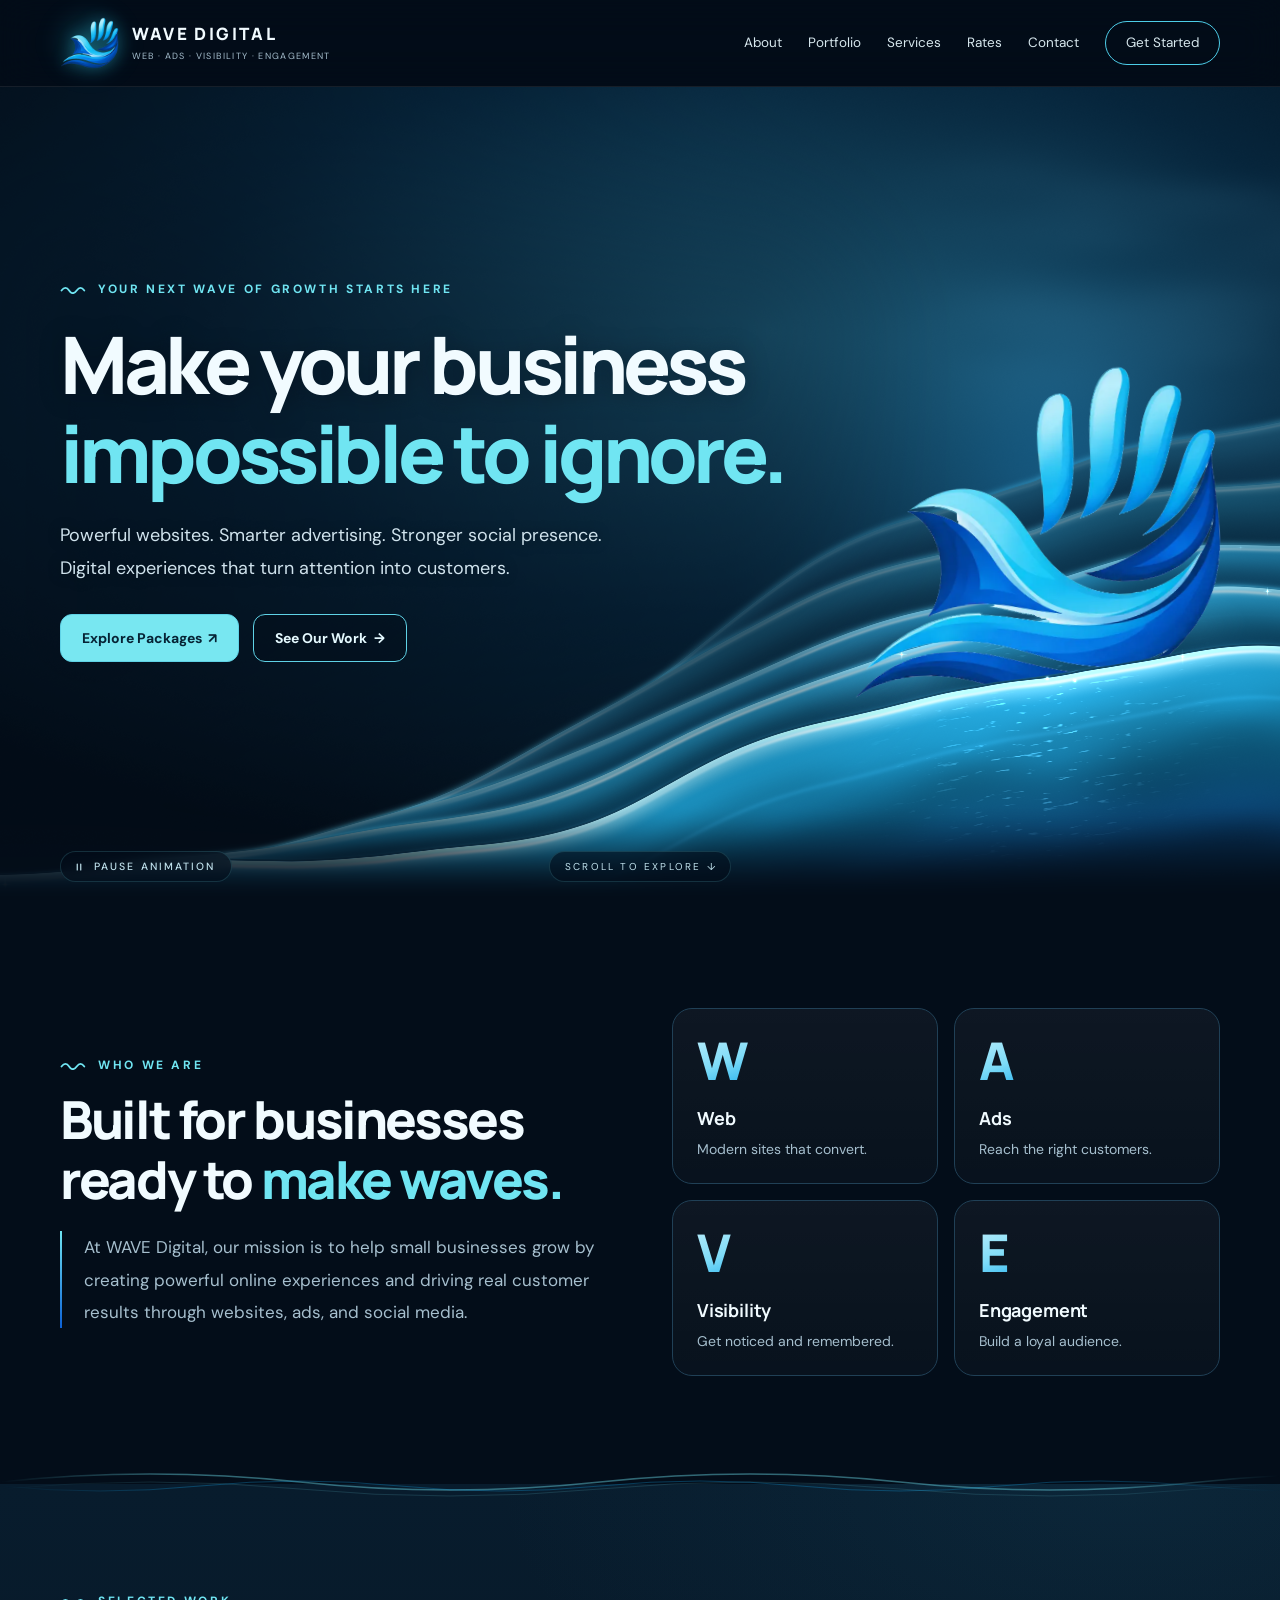
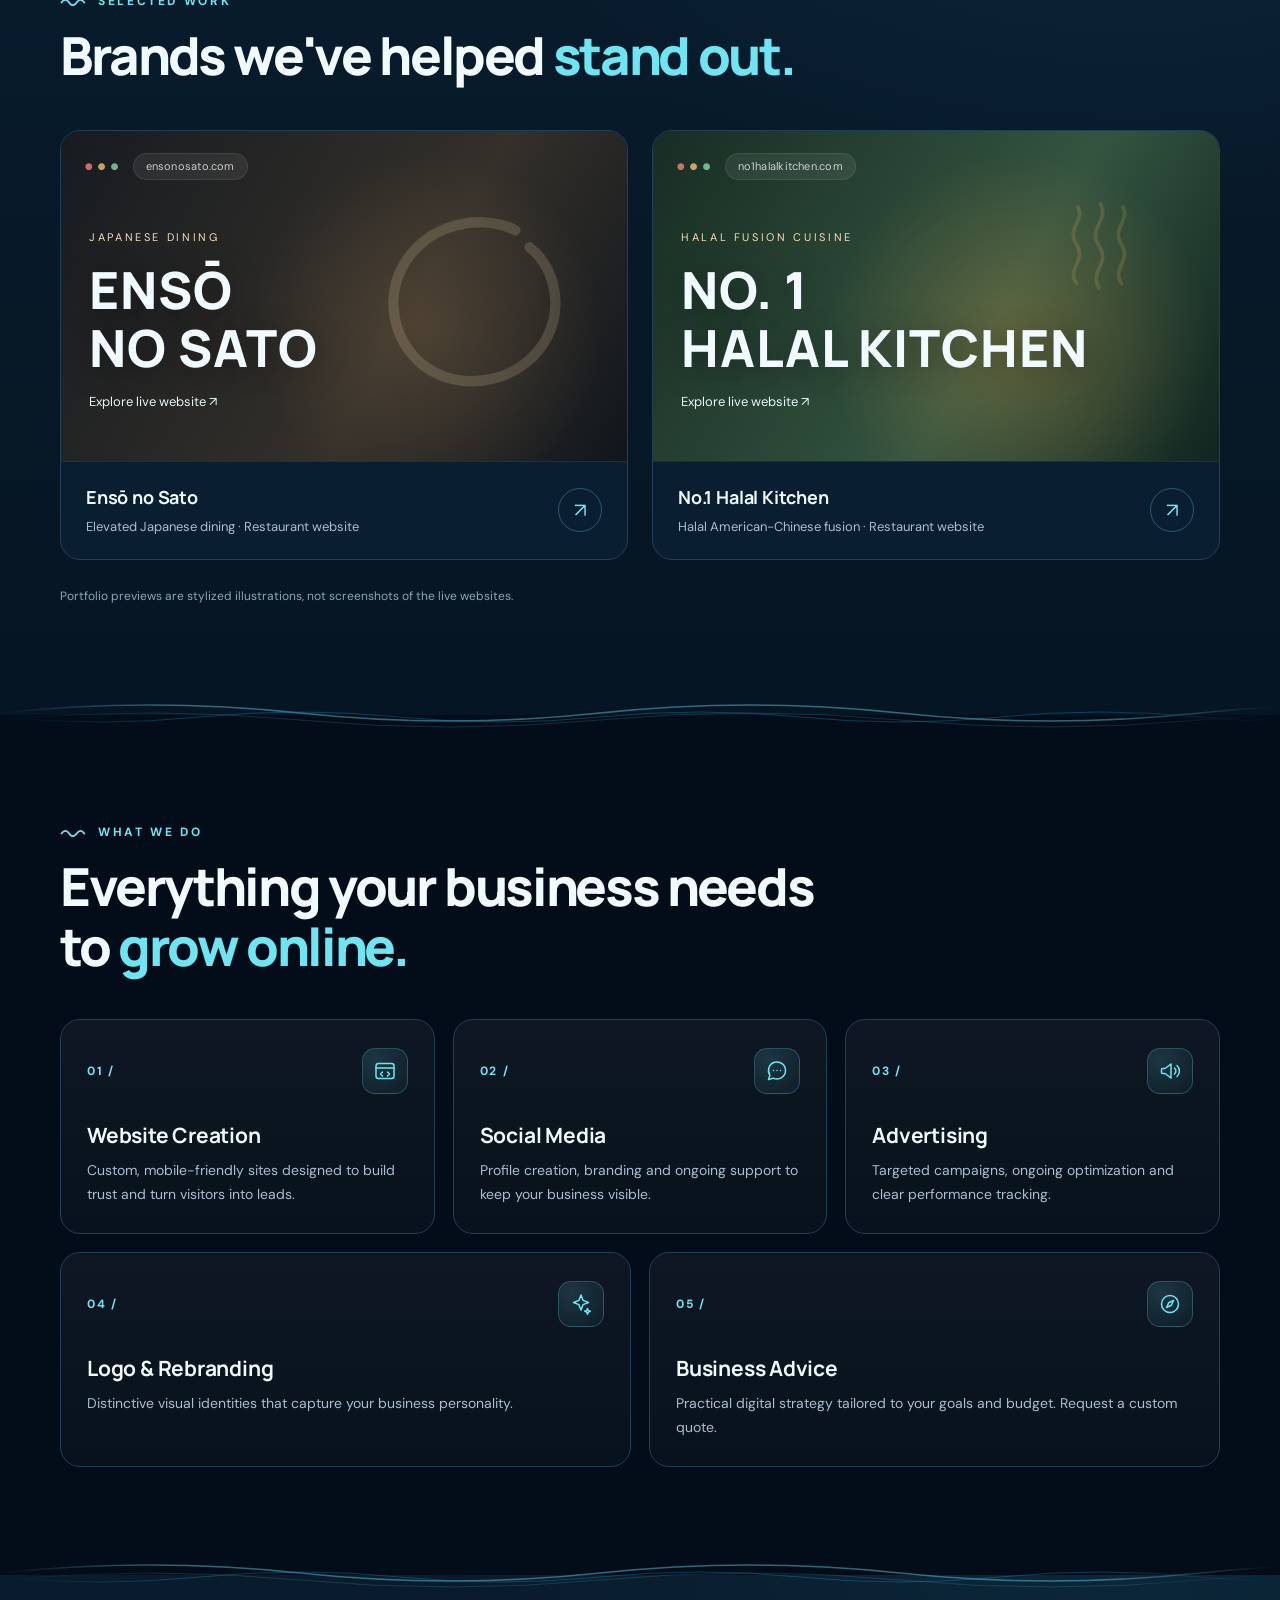
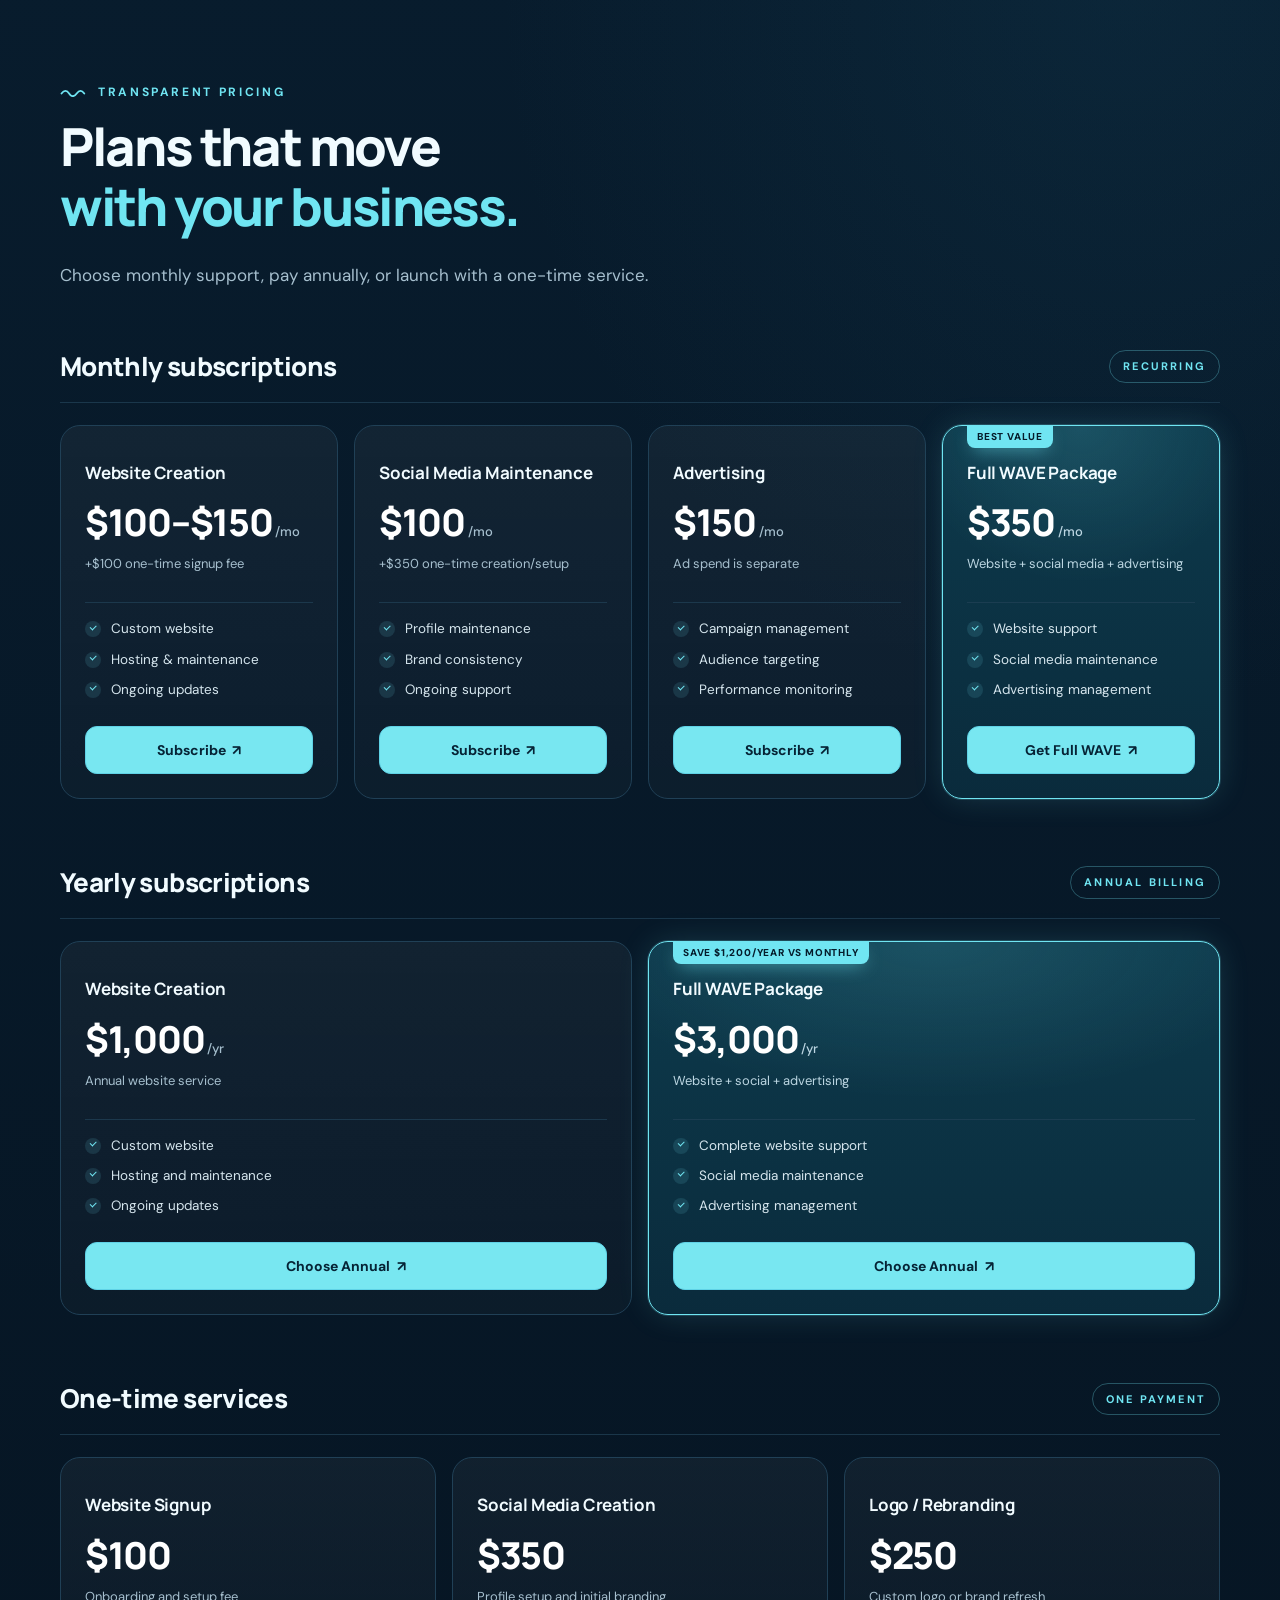
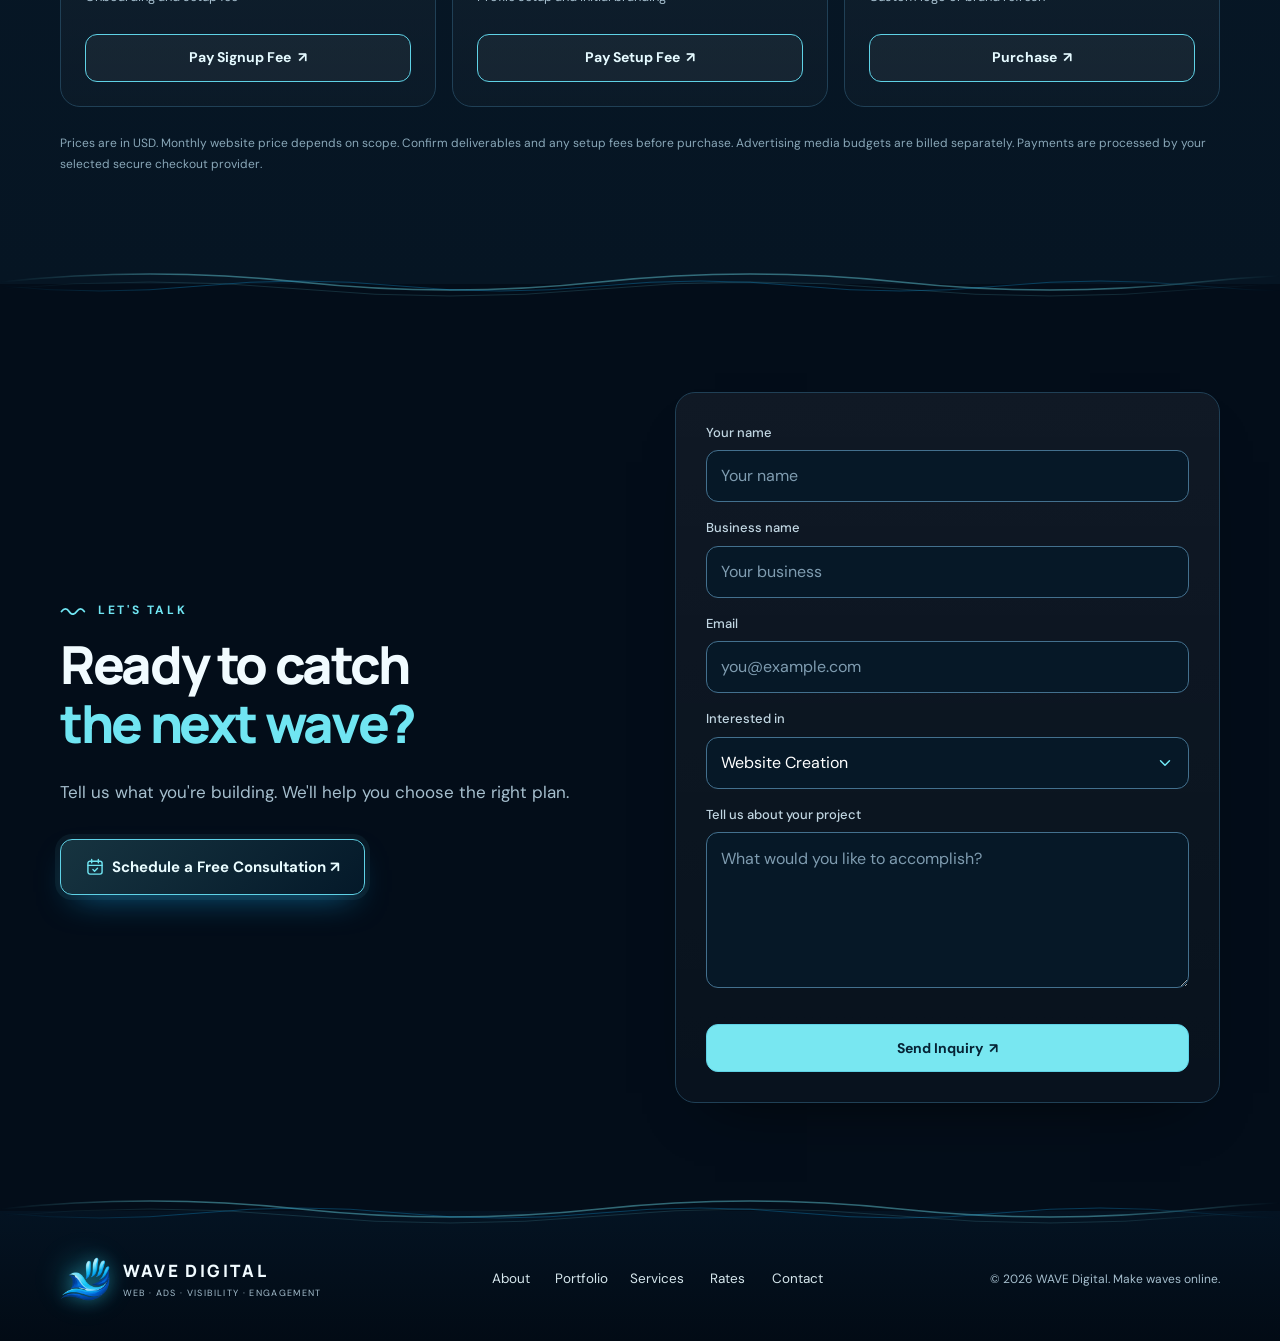
==== commit 02e9b3f8: "Rebuild WAVE Digital site on the original design with the Brand Ribbons hero Production wave backgro" ====
--- a/index.html
+++ b/index.html
@@ -22,8 +22,9 @@
 <link rel="apple-touch-icon" href="apple-touch-icon.png">
 <link rel="preconnect" href="https://fonts.googleapis.com">
 <link rel="preconnect" href="https://fonts.gstatic.com" crossorigin>
-<link rel="stylesheet" href="https://fonts.googleapis.com/css2?family=DM+Sans:wght@400;500;600;700&amp;family=Manrope:wght@400;500;600;700;800&amp;display=swap">
-<link rel="preload" as="image" href="wave-logo.png">
+<link rel="preload" as="style" href="https://fonts.googleapis.com/css2?family=DM+Sans:wght@400;500;600;700&amp;family=Manrope:wght@400;500;600;700;800&amp;display=swap" onload="this.onload=null;this.rel='stylesheet'">
+<noscript><link rel="stylesheet" href="https://fonts.googleapis.com/css2?family=DM+Sans:wght@400;500;600;700&amp;family=Manrope:wght@400;500;600;700;800&amp;display=swap"></noscript>
+<link rel="preload" as="image" type="image/webp" imagesrcset="wave-logo-420.webp 420w, wave-logo.webp 752w" imagesizes="(max-width:760px) 210px, (max-width:1050px) 300px, 450px">
 <link rel="stylesheet" href="styles.css">
 </head>
 <body>
@@ -51,7 +52,7 @@
 
   <section id="home" class="hero" aria-labelledby="hero-title">
     <canvas class="wave-canvas" aria-hidden="true"></canvas>
-    <div class="hero-art" aria-hidden="true"><img src="wave-logo.png" alt="" width="752" height="668" draggable="false"></div>
+    <div class="hero-art" aria-hidden="true"><picture><source type="image/webp" srcset="wave-logo-420.webp 420w, wave-logo.webp 752w" sizes="(max-width:760px) 210px, (max-width:1050px) 300px, 450px"><img src="wave-logo.png" alt="" width="752" height="668" draggable="false"></picture></div>
     <div class="wrap hero-inner">
       <p class="eyebrow">YOUR NEXT WAVE OF GROWTH STARTS HERE</p>
       <h1 id="hero-title">Make your business<br><em>impossible to ignore.</em></h1>
@@ -62,6 +63,7 @@
       </div>
     </div>
     <div class="scroll-cue">SCROLL TO EXPLORE ↓</div>
+    <button class="motion-toggle" id="motionToggle" type="button" hidden><svg class="motion-icon" viewBox="0 0 24 24" aria-hidden="true" focusable="false"><path class="i-pause" d="M8.5 6v12M15.5 6v12"/><path class="i-play" d="M8 5.5v13l11-6.5z"/></svg><span class="motion-label">Pause animation</span></button>
   </section>
 
   <section id="about" class="section" aria-labelledby="about-title">
@@ -112,15 +114,6 @@
             <span class="sr-only">(opens in a new tab)</span>
           </div>
         </a>
-        <a class="project project-cta" href="#contact" data-reveal>
-          <img class="cta-mark" src="wave-logo.png" alt="" width="752" height="668" loading="lazy" draggable="false">
-          <div class="cta-body">
-            <p class="eyebrow">YOUR BRAND HERE</p>
-            <h3>Your business could be next</h3>
-            <p class="cta-line">Tell us what you're building and let's start your project.</p>
-          </div>
-          <span class="cta-go" aria-hidden="true"><svg viewBox="0 0 24 24" focusable="false"><path d="M5 12h14M13 6l6 6-6 6"/></svg></span>
-        </a>
       </div>
       <p class="fine">Portfolio previews are stylized illustrations, not screenshots of the live websites.</p>
     </div>
@@ -254,13 +247,13 @@
     <div class="wrap contact-grid">
       <div class="contact-copy" data-reveal>
         <p class="eyebrow">LET'S TALK</p>
-        <h2 id="contact-title">Ready to catch<br><em>the next wave?</em></h2>
+        <h2 id="contact-title" tabindex="-1">Ready to catch<br><em>the next wave?</em></h2>
         <p class="lead">Tell us what you're building. We'll help you choose the right plan.</p>
         <a id="scheduleLink" class="btn schedule" href="#contact"><svg class="btn-icon" viewBox="0 0 24 24" aria-hidden="true" focusable="false"><rect x="3.5" y="5" width="17" height="15.5" rx="2.5"/><path d="M3.5 10h17M8 3v4M16 3v4M9.5 15l2 2 3.5-3.5"/></svg><span class="btn-text">Schedule a Free Consultation <span aria-hidden="true">↗</span></span></a>
       </div>
       <form id="contactForm" class="contact-form" data-reveal>
         <div class="field">
-          <label for="name">Your name <span class="req" aria-hidden="true">*</span></label>
+          <label for="name">Your name</label>
           <input id="name" name="name" required placeholder="Your name" autocomplete="name">
         </div>
         <div class="field">
@@ -268,7 +261,7 @@
           <input id="businessName" name="businessName" placeholder="Your business" autocomplete="organization">
         </div>
         <div class="field">
-          <label for="email">Email <span class="req" aria-hidden="true">*</span></label>
+          <label for="email">Email</label>
           <input id="email" name="email" type="email" required placeholder="you@example.com" autocomplete="email" inputmode="email">
         </div>
         <div class="field">
@@ -283,7 +276,7 @@
           </select>
         </div>
         <div class="field">
-          <label for="details">Tell us about your project <span class="req" aria-hidden="true">*</span></label>
+          <label for="details">Tell us about your project</label>
           <textarea id="details" name="details" required rows="5" placeholder="What would you like to accomplish?"></textarea>
         </div>
         <div id="formMessage" class="form-message" role="status" aria-live="polite"></div>
--- a/styles.css
+++ b/styles.css
@@ -31,10 +31,10 @@
 .skip-link{position:absolute;left:16px;top:12px;z-index:100;background:var(--cyan);color:#062335;font-weight:700;font-size:14px;padding:12px 18px;border-radius:10px;transform:translateY(-160%);transition:transform .2s}
 .skip-link:focus{transform:none}
 :focus-visible{outline:2px solid var(--cyan);outline-offset:3px}
-main:focus{outline:none}
+main:focus,h2[tabindex="-1"]:focus{outline:none}
 
 /* ---------- shared type ---------- */
-.eyebrow{display:flex;align-items:flex-start;gap:12px;line-height:18px;color:var(--cyan);font-size:12px;font-weight:700;letter-spacing:.22em;text-transform:uppercase;margin:0}
+.eyebrow{display:flex;align-items:flex-start;gap:12px;line-height:18px;text-wrap:balance;color:var(--cyan);font-size:12px;font-weight:700;letter-spacing:.22em;text-transform:uppercase;margin:0}
 .eyebrow::before{content:"";flex:none;width:26px;height:10px;margin-top:4px;background:url("data:image/svg+xml,%3Csvg xmlns='http://www.w3.org/2000/svg' viewBox='0 0 26 10'%3E%3Cpath d='M1.5 6.5c2.6-3.6 5.4-3.6 7.6 0s5 3.6 7.6 0 5-3.6 7.6 0' fill='none' stroke='%2370e5f2' stroke-width='1.8' stroke-linecap='round'/%3E%3C/svg%3E") no-repeat center/contain}
 h2{font:800 clamp(34px,4.1vw,55px)/1.14 Manrope,sans-serif;letter-spacing:-.045em;margin:16px 0 22px;text-wrap:balance}
 h2 em,.hero em{font-style:normal;color:var(--cyan)}
@@ -52,7 +52,7 @@
   .btn.ghost:hover{background:rgba(112,229,242,.12);border-color:#8beef7}
 }
 .btn:active{transform:translateY(-1px)}
-.btn:disabled{cursor:progress;opacity:.8;transform:none}
+.btn:disabled,.btn[aria-disabled="true"]{cursor:progress;opacity:.8;transform:none}
 
 /* ---------- header ---------- */
 .header{position:sticky;top:0;z-index:30;background:rgba(3,13,25,.84);-webkit-backdrop-filter:blur(18px);backdrop-filter:blur(18px);border-bottom:1px solid rgba(255,255,255,.08);transition:background-color .3s,box-shadow .3s}
@@ -66,11 +66,13 @@
 .brand-logo::before,.footer-logo::before{content:"";position:absolute;inset:-8px;background:radial-gradient(ellipse,rgba(34,211,238,.3),transparent 70%);filter:blur(12px);z-index:-1;transition:opacity .4s,transform .4s}
 .brand-logo::after,.footer-logo::after{content:"";position:absolute;left:var(--ripple-x,50%);top:var(--ripple-y,50%);width:16px;height:16px;border:2px solid #c4f8ff;border-radius:50%;opacity:0;pointer-events:none;transform:translate(-50%,-50%)}
 .brand-logo.rippling::after,.footer-logo.rippling::after{animation:ripple .8s ease-out}
-.brand-logo img,.footer-logo img{height:52px;width:auto;object-fit:contain;animation:shimmer 4s ease-in-out infinite;transition:transform .25s var(--ease)}
+.brand-logo img,.footer-logo img{height:52px;width:auto;object-fit:contain;filter:drop-shadow(0 0 8px #35c5e066);transition:transform .25s var(--ease)}
 .footer-logo img{height:44px}
 .brand:hover .brand-logo img,.brand:hover .footer-logo img{transform:scale(1.07)}
+/* the glow behind the logo breathes (opacity only, so it stays on the compositor) */
+.brand-logo::before,.footer-logo::before{animation:glowBreath 4s ease-in-out infinite}
 .brand-logo.pulse::before{animation:logoPulse 1.6s ease-out}
-@keyframes shimmer{0%,100%{filter:drop-shadow(0 0 6px #35c5e044)}50%{filter:drop-shadow(0 0 17px #35c5e0aa) brightness(1.08)}}
+@keyframes glowBreath{0%,100%{opacity:.45}50%{opacity:1}}
 @keyframes ripple{from{opacity:.85;transform:translate(-50%,-50%) scale(.7)}to{opacity:0;transform:translate(-50%,-50%) scale(5)}}
 @keyframes logoPulse{0%{opacity:1;transform:scale(1)}35%{opacity:1;transform:scale(1.45)}100%{opacity:1;transform:scale(1)}}
 
@@ -91,19 +93,41 @@
    HERO
    ========================================================================= */
 /* HERO-LAYOUT:BEGIN */
-/* Provisional hero layout (adapted from the Brand Ribbons demo) — owned by the background build. */
-.hero{position:relative;min-height:min(850px,95vh);display:flex;align-items:center;overflow:hidden;
-  background:radial-gradient(ellipse at 60% 30%,#19506a 0%,#06243a 42%,#020b15 82%)}
+/* Hero box + background layers (owned by wave-bg.js). The canvas paints the sky, water, spray
+   and a readability scrim; this backdrop is the original hero gradient (plus a faint sea glow)
+   and is what shows before the first frame and if every renderer is unavailable. */
+.hero{--art-w:clamp(240px,30vw,450px);position:relative;display:flex;align-items:center;overflow:hidden;isolation:isolate;
+  /* fill the first screen below the sticky header (header + its 1px border), so the scroll cue is never cut off */
+  min-height:min(850px,calc(100vh - var(--header-h) - 1px));min-height:min(850px,calc(100svh - var(--header-h) - 1px));
+  background-color:#020b15;
+  background-image:radial-gradient(130% 34% at 70% 106%,rgba(18,168,236,.3),rgba(8,97,132,.12) 55%,transparent 80%),
+    radial-gradient(ellipse at 60% 30%,#19506a 0%,#06243a 42%,#020b15 82%)}
 .wave-canvas{position:absolute;inset:0;width:100%;height:100%;display:block;pointer-events:none;z-index:0}
-.hero-art{--w:clamp(240px,31vw,460px);position:absolute;z-index:1;pointer-events:none;width:var(--w);aspect-ratio:752/668;
-  right:calc((100% - min(1160px,100% - 40px)) / 2 - 10px);top:calc(70% - var(--w) * .888 * .78)}
-.hero-art img{width:100%;height:100%;object-fit:contain;user-select:none;-webkit-user-select:none;-webkit-user-drag:none}
+/* The official logo, whole: wave-bg.js lifts it out of the water and lets it ride the swell
+   (transform), and may clip at most its bottom ~10% at the live waterline. No CSS filter or mask. */
+.hero-art{position:absolute;z-index:1;pointer-events:none;width:var(--art-w);aspect-ratio:752/668;
+  right:calc((100% - min(1160px,100% - 40px)) / 2 - 6px);top:calc(72% - var(--art-w) * .8883 * .905)}
+.hero-art img{display:block;width:100%;height:100%;max-width:none;object-fit:contain;-webkit-user-select:none;user-select:none;-webkit-user-drag:none}
 .hero-inner{position:relative;z-index:2;padding:105px 0 150px}
-@media(max-width:900px) and (min-width:761px){.hero-art{--w:clamp(200px,27vw,260px)}}
+/* very wide screens: the mark drifts out into the open sky instead of crowding the headline */
+@media(min-width:1600px){
+  .hero-art{right:calc((100% - 1160px) / 2 - clamp(0px,(100vw - 1600px) / 4,160px))}
+}
+/* short desktop/laptop windows: trim the reserved space under the copy */
+@media(min-width:761px) and (max-height:820px){
+  .hero-inner{padding-bottom:96px}
+}
+@media(max-width:1050px) and (min-width:761px){
+  .hero{--art-w:clamp(200px,29vw,300px)}
+  .hero-art{top:calc(80% - var(--art-w) * .8883 * .905)}
+}
 @media(max-width:760px){
-  .hero{min-height:max(690px,min(100svh - 76px,860px));align-items:flex-start}
-  .hero-inner{padding:64px 0 230px}
-  .hero-art{--w:clamp(132px,42vw,180px);right:14px;top:calc(88.5% - var(--w) * .888 * .78)}
+  /* the logo surfaces bottom-right, under the buttons, in its own band of water;
+     sized to the first screen so the mark and its waterline show on short phones too */
+  .hero{--art-w:clamp(150px,min(48vw,26vh),210px);--art-w:clamp(150px,min(48vw,26svh),210px);
+    min-height:max(560px,min(100vh - 76px,800px));min-height:max(560px,min(100svh - 76px,800px));align-items:flex-start}
+  .hero-inner{padding:clamp(24px,5vh,56px) 0 calc(var(--art-w) * .8883 + 84px);padding-top:clamp(24px,5svh,56px)}
+  .hero-art{right:12px;top:auto;bottom:64px}
 }
 /* HERO-LAYOUT:END */
 
@@ -113,7 +137,37 @@
 .hero-inner>p:not(.eyebrow){max-width:560px;color:#d0e3ed;font-size:18px;line-height:1.8;margin:0;text-shadow:0 1px 14px rgba(2,11,21,.45)}
 .actions{display:flex;flex-wrap:wrap;gap:14px;margin-top:30px}
 .hero .btn.ghost{background:rgba(3,13,25,.35)}
+@media (hover:hover){.hero .btn.ghost:hover{background:rgba(112,229,242,.14)}}
 .scroll-cue{position:absolute;z-index:2;bottom:18px;left:0;right:0;margin:auto;width:max-content;font-size:10px;letter-spacing:.22em;color:#c1e2ed;white-space:nowrap;pointer-events:none;padding:7px 12px 7px 15px;border-radius:99px;background:rgba(3,13,25,.6);border:1px solid rgba(112,229,242,.16)}
+
+/* pause / play control for every looping animation on the page (WCAG 2.2.2) */
+/* the visible pill matches the scroll cue (31px); ::before stretches the tap target to 44px */
+.motion-toggle{position:absolute;z-index:2;left:max(20px,(100% - 1160px) / 2);bottom:18px;display:inline-flex;align-items:center;justify-content:center;gap:9px;min-width:44px;height:31px;padding:0 15px 0 12px;border-radius:99px;background:rgba(3,13,25,.6);border:1px solid rgba(112,229,242,.16);color:#c1e2ed;font-size:10.5px;font-weight:500;letter-spacing:.2em;text-transform:uppercase;white-space:nowrap;-webkit-backdrop-filter:blur(6px);backdrop-filter:blur(6px);transition:border-color .25s,color .25s,background-color .25s}
+.motion-toggle::before{content:"";position:absolute;left:0;right:0;top:50%;height:44px;transform:translateY(-50%)}
+.motion-toggle[hidden]{display:none}
+.motion-icon{flex:none;width:12px;height:12px;fill:none;stroke:currentColor;stroke-width:2.4;stroke-linecap:round;stroke-linejoin:round}
+.motion-icon .i-play{display:none;fill:currentColor;stroke-width:1.6}
+.motion-toggle.is-paused .i-pause{display:none}
+.motion-toggle.is-paused .i-play{display:inline}
+@media (hover:hover){.motion-toggle:hover{color:#fff;border-color:rgba(112,229,242,.6);background:rgba(3,13,25,.8)}}
+@media(max-width:760px){
+  /* icon only on phones, so it never runs into the centred scroll cue; the name stays for screen readers */
+  .motion-toggle{left:16px;padding:0;width:31px;min-width:0}
+  .motion-toggle::before{left:50%;width:44px;transform:translate(-50%,-50%)}
+  .motion-label{position:absolute;width:1px;height:1px;padding:0;margin:-1px;overflow:hidden;clip:rect(0,0,0,0);white-space:nowrap;border:0}
+}
+@media (prefers-reduced-motion:reduce){.motion-toggle{display:none!important}}
+/* paused: looping decoration stops (one-shot entrance animations are skipped, never frozen mid-way) */
+.motion-paused .wave-divider::before,.motion-paused .wave-divider::after,.motion-paused .price-card.featured,
+.motion-paused .brand-logo::before,.motion-paused .footer-logo::before{animation-play-state:paused!important}
+.motion-paused .scroll-cue,.motion-paused .hero-inner>*{animation:none!important}
+
+/* short phones: tighten the copy so the logo and its water stay in the first screen */
+@media(max-width:760px) and (max-height:760px){
+  .hero .hero-inner>h1{margin:14px 0;font-size:clamp(36px,10vw,60px)}
+  .hero-inner>p:not(.eyebrow){line-height:1.6}
+  .hero .actions{margin-top:20px}
+}
 
 /* headline sheen, triggered by the wave break (onBreak) */
 @supports ((-webkit-background-clip:text) or (background-clip:text)){
@@ -221,20 +275,6 @@
 .project-arrow{flex:none;display:grid;place-items:center;width:44px;height:44px;border-radius:50%;border:1px solid rgba(112,229,242,.3);font-size:20px;color:var(--cyan);transition:transform .35s var(--ease),background-color .35s,color .35s}
 @media (hover:hover){.project:hover .project-arrow{background:var(--cyan);color:#062335;transform:translate(2px,-2px)}}
 
-/* call-to-action tile (not a client) */
-.project-cta{grid-column:1/-1;flex-direction:row;align-items:center;justify-content:space-between;gap:28px;min-height:196px;padding:34px 40px;border:1.5px dashed rgba(112,229,242,.45);background:radial-gradient(ellipse 55% 120% at 82% 50%,rgba(18,168,236,.16),transparent 70%),linear-gradient(120deg,#071a2b,#08233a)}
-.project-cta .cta-body{position:relative;z-index:1;max-width:620px}
-.project-cta h3{font:800 clamp(26px,2.8vw,36px)/1.15 Manrope,sans-serif;letter-spacing:-.035em;margin:14px 0 10px}
-.project-cta .cta-line{margin:0;color:var(--muted);font-size:15px;line-height:1.7}
-.cta-mark{position:absolute;right:13%;top:50%;width:300px;height:auto;transform:translateY(-50%) rotate(-8deg);opacity:.08;pointer-events:none;transition:opacity .5s,transform 1.2s var(--ease)}
-.cta-go{position:relative;z-index:1;flex:none;display:grid;place-items:center;width:64px;height:64px;border-radius:50%;border:1px solid rgba(112,229,242,.55);background:rgba(112,229,242,.06);box-shadow:0 0 0 6px rgba(112,229,242,.04);transition:background-color .35s,transform .35s var(--ease),box-shadow .35s}
-.cta-go svg{width:24px;height:24px;fill:none;stroke:var(--cyan);stroke-width:1.8;stroke-linecap:round;stroke-linejoin:round;transition:stroke .35s}
-@media (hover:hover){
-  .project-cta:hover{border-style:solid;border-color:var(--cyan);box-shadow:0 0 0 1px rgba(112,229,242,.25),0 26px 60px -26px rgba(18,168,236,.6)}
-  .project-cta:hover .cta-mark{opacity:.14;transform:translateY(-50%) rotate(-4deg) scale(1.04)}
-  .project-cta:hover .cta-go{background:var(--cyan);transform:translateX(4px);box-shadow:0 0 0 8px rgba(112,229,242,.1)}
-  .project-cta:hover .cta-go svg{stroke:#062335}
-}
 
 /* ---------- services ---------- */
 .service-grid{display:grid;grid-template-columns:repeat(6,minmax(0,1fr));gap:18px;margin-top:42px}
@@ -256,7 +296,7 @@
 .price-grid{display:grid;grid-template-columns:repeat(4,minmax(0,1fr));gap:16px}
 .price-grid.yearly{grid-template-columns:repeat(2,minmax(0,1fr))}
 .price-grid.onetime{grid-template-columns:repeat(3,minmax(0,1fr))}
-.price-card{display:flex;flex-direction:column;min-width:0;padding:26px 24px 24px}
+.price-card{display:flex;flex-direction:column;min-width:0;padding:30px 24px 24px}
 .price-card h4{font-size:17px;font-weight:700;margin:4px 0 18px}
 .price{font:800 clamp(30px,2.9vw,40px)/1.05 Manrope,sans-serif;letter-spacing:-.035em;white-space:nowrap;color:#fff}
 .price small{font:500 13px 'DM Sans',sans-serif;letter-spacing:0;color:var(--muted);margin-left:3px}
@@ -270,7 +310,8 @@
 .price-card.featured{border-color:#70e5f2;background:radial-gradient(ellipse 90% 60% at 50% 0%,rgba(112,229,242,.14),transparent 70%),linear-gradient(180deg,#0d3a4c,#0a2b3c);box-shadow:0 0 0 1px rgba(112,229,242,.18),0 0 34px -6px rgba(112,229,242,.22)}
 .price-card.featured .price{color:#fff}
 .price-card.featured .price-note,.price-card.featured .price small{color:#bcd6e2}
-.popular{align-self:flex-start;font-size:10px;font-weight:800;letter-spacing:.08em;color:#051c2b;background:var(--cyan);padding:7px 10px;border-radius:8px;margin-bottom:14px;box-shadow:0 6px 18px -6px rgba(112,229,242,.7)}
+/* the badge hangs from the top edge like a tab, so plan names and prices line up across each row */
+.popular{position:absolute;top:0;left:24px;margin:0;font-size:10px;line-height:1.2;font-weight:800;letter-spacing:.08em;color:#051c2b;background:var(--cyan);padding:5px 10px;border-radius:0 0 8px 8px;box-shadow:0 6px 18px -6px rgba(112,229,242,.7)}
 @media (prefers-reduced-motion:no-preference){
   .price-card.featured{animation:featuredGlow 5s ease-in-out infinite;animation-play-state:paused}
   .price-card.featured.in-view{animation-play-state:running}
@@ -290,11 +331,10 @@
 .contact-form{display:grid;gap:16px;border:1px solid var(--line);border-radius:var(--radius);background:linear-gradient(180deg,rgba(255,255,255,.05),rgba(255,255,255,.02));padding:30px;box-shadow:0 30px 60px -40px rgba(0,0,0,.8)}
 .field{display:grid;gap:8px}
 .contact-form label{font-size:13px;font-weight:500;color:#c2d7e3}
-.req{color:var(--cyan);margin-left:2px}
-.contact-form input,.contact-form select,.contact-form textarea{background:#061827;color:#fff;border:1px solid #315169;border-radius:12px;padding:13px 14px;width:100%;min-height:48px;outline:none;transition:border-color .2s,box-shadow .2s,background-color .2s}
+.contact-form input,.contact-form select,.contact-form textarea{background:#061827;color:#fff;border:1px solid #43708e;border-radius:12px;padding:13px 14px;width:100%;min-height:48px;outline:none;transition:border-color .2s,box-shadow .2s,background-color .2s}
 .contact-form textarea{resize:vertical;min-height:132px;line-height:1.6}
 .contact-form ::placeholder{color:#7f9cb0;opacity:1}
-.contact-form input:hover,.contact-form select:hover,.contact-form textarea:hover{border-color:#43708e}
+.contact-form input:hover,.contact-form select:hover,.contact-form textarea:hover{border-color:#56819e}
 .contact-form input:focus,.contact-form select:focus,.contact-form textarea:focus{border-color:var(--cyan);background:#07202f;box-shadow:0 0 0 3px rgba(112,229,242,.22)}
 .contact-form select{-webkit-appearance:none;appearance:none;padding-right:44px;cursor:pointer;
   background:#061827 url("data:image/svg+xml,%3Csvg xmlns='http://www.w3.org/2000/svg' viewBox='0 0 24 24'%3E%3Cpath d='M6 9l6 6 6-6' fill='none' stroke='%2370e5f2' stroke-width='2' stroke-linecap='round' stroke-linejoin='round'/%3E%3C/svg%3E") no-repeat right 14px center/18px}
@@ -306,11 +346,12 @@
 .form-message:empty{padding:0;border:0}
 .form-message::before{flex:none;display:grid;place-items:center;width:20px;height:20px;border-radius:50%;font:800 12px/1 Manrope,sans-serif}
 .form-message[data-state="success"]{color:#c4f6dc;border-color:rgba(122,240,180,.4);background:rgba(122,240,180,.08)}
-.form-message[data-state="success"]::before{content:"✓";background:#7af0b4;color:#062335}
+/* the glyphs are decorative: the empty alternative text keeps them out of the announced status */
+.form-message[data-state="success"]::before{content:"✓";content:"✓" / "";background:#7af0b4;color:#062335}
 .form-message[data-state="error"]{color:#ffd0c8;border-color:rgba(255,157,144,.45);background:rgba(255,157,144,.08)}
-.form-message[data-state="error"]::before{content:"!";background:#ff9d90;color:#2a0d08}
+.form-message[data-state="error"]::before{content:"!";content:"!" / "";background:#ff9d90;color:#2a0d08}
 .form-message[data-state="info"]{color:#ffe7bd;border-color:rgba(255,212,140,.42);background:rgba(255,212,140,.07)}
-.form-message[data-state="info"]::before{content:"i";background:#ffd48c;color:#2a1a02}
+.form-message[data-state="info"]::before{content:"i";content:"i" / "";background:#ffd48c;color:#2a1a02}
 .form-message:empty::before{content:none}
 .btn.submit{margin-top:4px;width:100%}
 .btn.submit.is-sending .btn-arrow{display:none}
@@ -321,7 +362,7 @@
 .site-footer{position:relative;padding:46px 0 40px;background:linear-gradient(180deg,#041322,#020b15)}
 .footer{display:grid;grid-template-columns:auto 1fr auto;align-items:center;gap:28px}
 .footer-nav{display:flex;justify-content:center;flex-wrap:wrap;gap:4px 22px;font-size:13.5px;color:#d6e7ed}
-.footer-nav a{display:inline-flex;align-items:center;min-height:44px;transition:color .2s}
+.footer-nav a{display:inline-flex;align-items:center;justify-content:center;min-height:44px;min-width:44px;transition:color .2s}
 .footer-nav a:hover{color:var(--cyan)}
 .copyright{font-size:12px;color:var(--muted)}
 
@@ -333,8 +374,18 @@
 .toast[data-tone="error"]{border-color:rgba(255,157,144,.5)}
 .toast[data-tone="error"] .toast-icon{background:rgba(255,157,144,.14);border-color:rgba(255,157,144,.55)}
 .toast[data-tone="error"] .toast-icon::before{content:"!";color:#ff9d90}
+/* the message stays rendered even when empty, so the live region is in the accessibility tree before it speaks */
 .toast-msg{margin:0;font-size:14px;line-height:1.5;color:#e6f6fc}
-.toast-msg:empty{display:none}
+/* phones: under the header, clear of the contact form the notice points to */
+@media(max-width:760px){
+  .toast{top:calc(var(--header-h) + 10px);bottom:auto;transform:translate(-50%,-18px)}
+  .toast.show{transform:translate(-50%,0)}
+}
+/* two-column contact layout: bottom-left, clear of the form column (and its Send button) */
+@media(min-width:901px){
+  .toast{left:24px;max-width:min(560px,calc(50% - 48px));transform:translateY(18px)}
+  .toast.show{transform:none}
+}
 .toast-close{flex:none;width:44px;height:44px;border-radius:12px;border:0;background:transparent;color:#c1e2ed;font-size:22px;line-height:1;display:grid;place-items:center}
 .toast-close[hidden]{display:none}
 .toast-close:hover{background:rgba(255,255,255,.07);color:#fff}
@@ -361,7 +412,9 @@
   :root{--header-h:76px}
   .brand-logo img{height:46px}
   .menu-toggle{display:flex}
-  .links{display:none;position:absolute;left:0;right:0;top:100%;flex-direction:column;align-items:stretch;gap:2px;padding:12px 20px 22px;background:#061725;border-bottom:1px solid var(--line);box-shadow:0 30px 40px -20px rgba(0,0,0,.7);font-size:16px}
+  .links{display:none;position:absolute;left:0;right:0;top:100%;flex-direction:column;align-items:stretch;gap:2px;padding:12px 20px 22px;background:#061725;border-bottom:1px solid var(--line);box-shadow:0 30px 40px -20px rgba(0,0,0,.7);font-size:16px;
+    /* landscape phones: the open menu scrolls itself, so "Get Started" is always reachable */
+    max-height:calc(100vh - var(--header-h) - 1px);max-height:calc(100dvh - var(--header-h) - 1px);overflow-y:auto;overscroll-behavior:contain}
   .links.open{display:flex}
   .links a{padding:0 14px;min-height:50px;border-radius:12px}
   .links a:not(.nav-cta)::after{left:0;right:auto;top:14px;bottom:14px;width:3px;height:auto;transform:scaleY(0);transform-origin:center}
@@ -383,8 +436,6 @@
   .section{padding:76px 0}
   .portfolio-grid,.service-grid,.price-grid,.price-grid.yearly,.price-grid.onetime{grid-template-columns:1fr}
   .project-visual{height:285px}
-  .project-cta{flex-direction:column;align-items:flex-start;padding:28px 24px;gap:22px}
-  .cta-mark{right:-4px;width:220px;top:auto;bottom:-40px;transform:rotate(-8deg)}
   .four{gap:10px}
   .pillar{padding:20px 17px 18px}
   .pillar-letter{font-size:42px}
@@ -396,6 +447,10 @@
 @media(max-width:480px){
   .wrap{width:calc(100% - 32px)}
   .actions .btn{flex:1 1 auto}
+  /* keep both hero buttons on one row on common phones (they wrap only when they truly cannot fit) */
+  .hero .actions{gap:10px}
+  .hero .actions .btn{padding:14px 14px}
+  .price-heading{flex-direction:column;align-items:flex-start;gap:10px}
   .btn.schedule{width:100%}
   .brand-text strong{font-size:15px;letter-spacing:.12em}
   .four{grid-template-columns:1fr 1fr}
@@ -405,7 +460,9 @@
 }
 @media(max-width:360px){
   .four{grid-template-columns:1fr}
-  .brand{gap:10px}
+  .brand{gap:10px;min-height:44px}
+  .footer-nav{gap:4px 10px;font-size:13px}
+  .btn.schedule{font-size:14px;padding:16px 14px}
   .brand-logo img{height:40px}
   .brand-text strong{font-size:14px;letter-spacing:.1em}
   .enso-ring{width:52%}
@@ -416,7 +473,7 @@
 @media (prefers-reduced-motion:reduce){
   html,html.smooth-scroll{scroll-behavior:auto}
   *,*::before,*::after{animation-duration:.01ms!important;animation-iteration-count:1!important;animation-delay:0s!important;transition-duration:.01ms!important;transition-delay:0s!important}
-  .brand-logo img,.footer-logo img,.wave-divider::before,.wave-divider::after,.scroll-cue{animation:none!important}
+  .brand-logo::before,.footer-logo::before,.wave-divider::before,.wave-divider::after,.scroll-cue{animation:none!important}
   .card:hover,.project:hover,.btn:hover{transform:none!important}
   .reveal{opacity:1;transform:none}
 }
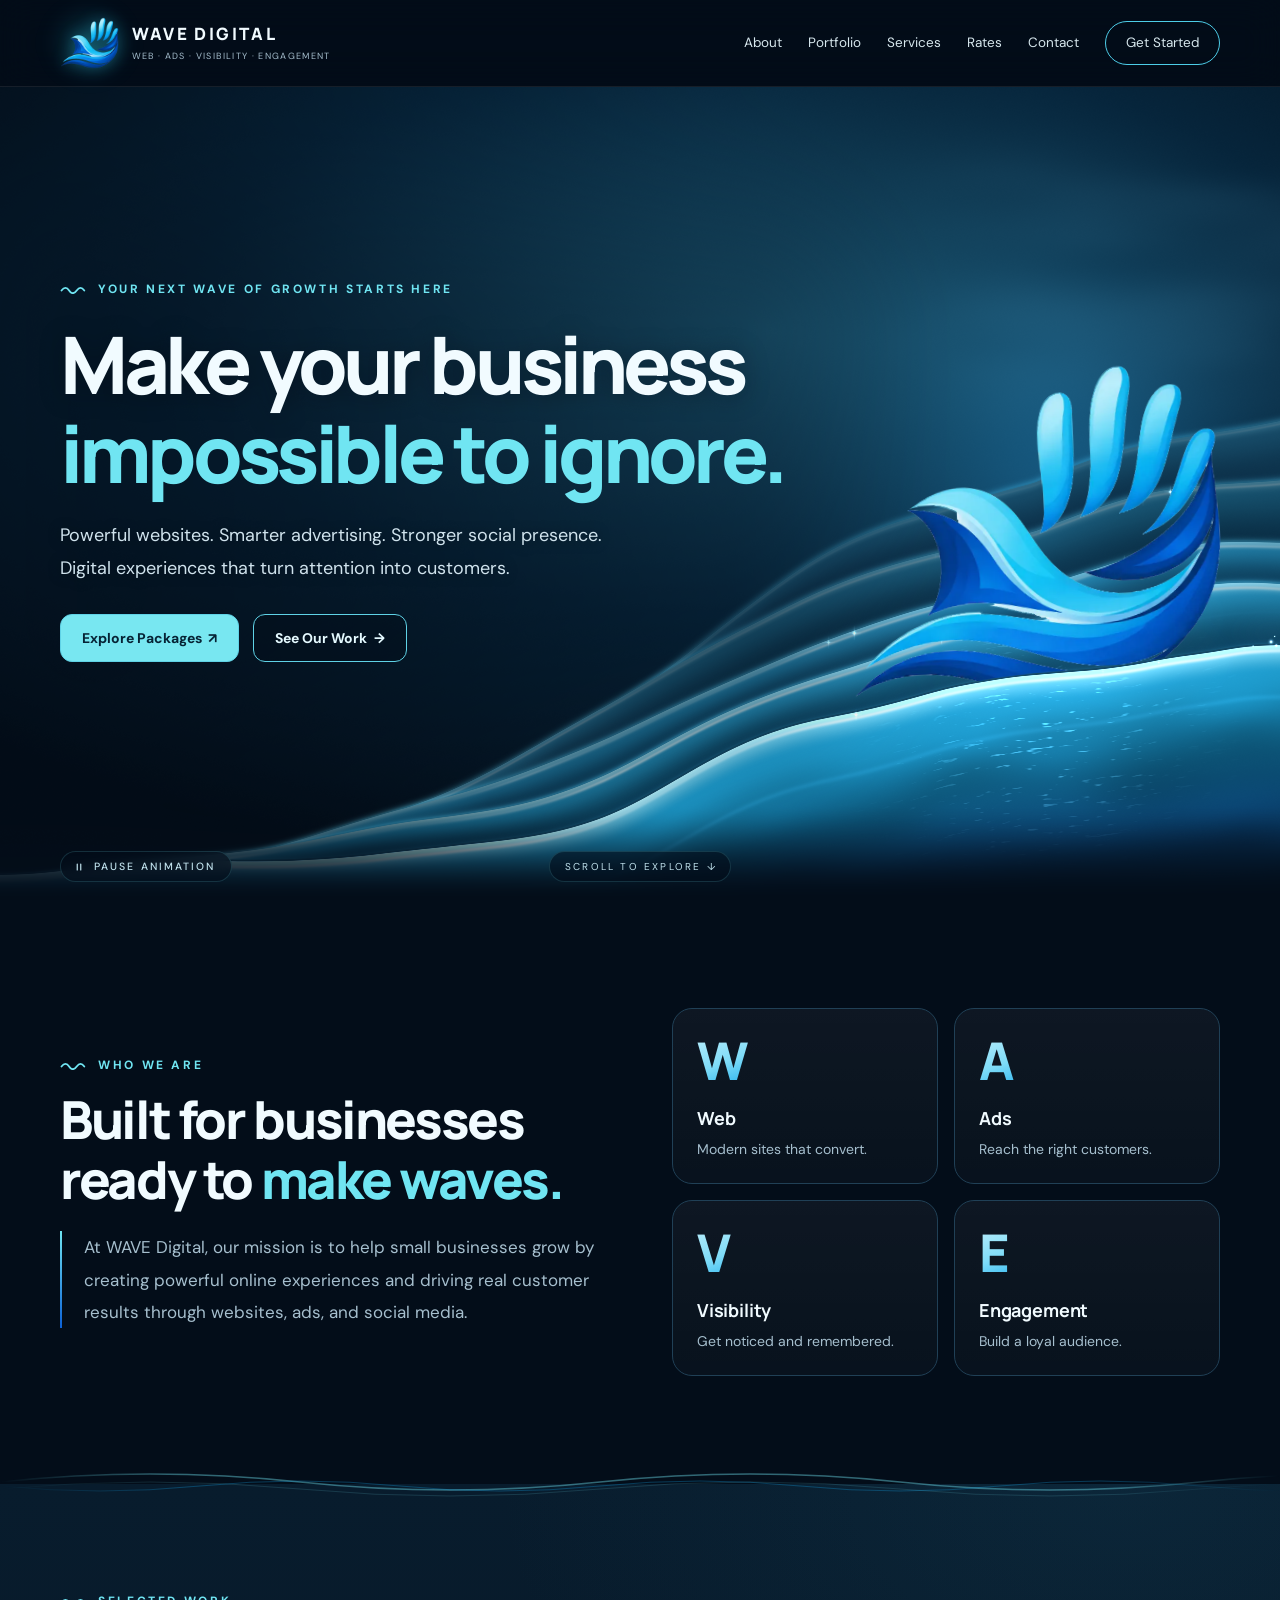
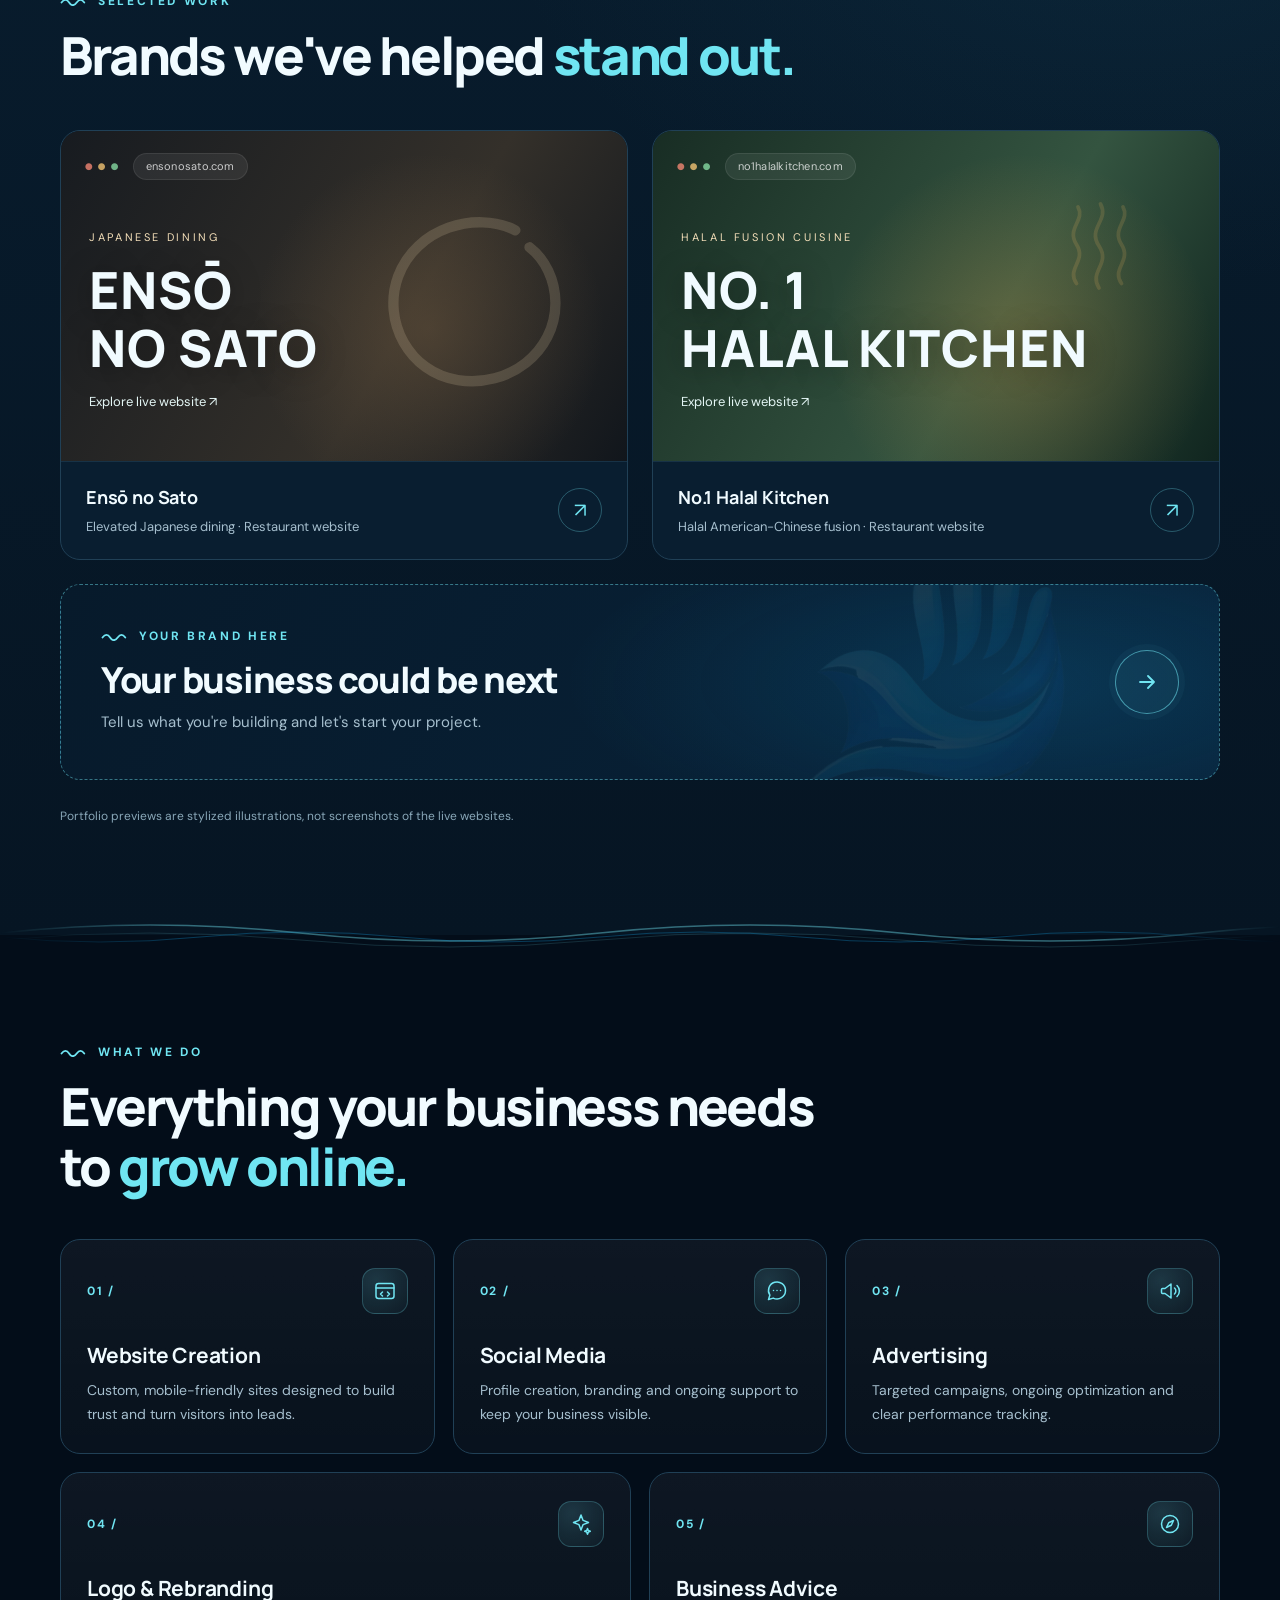
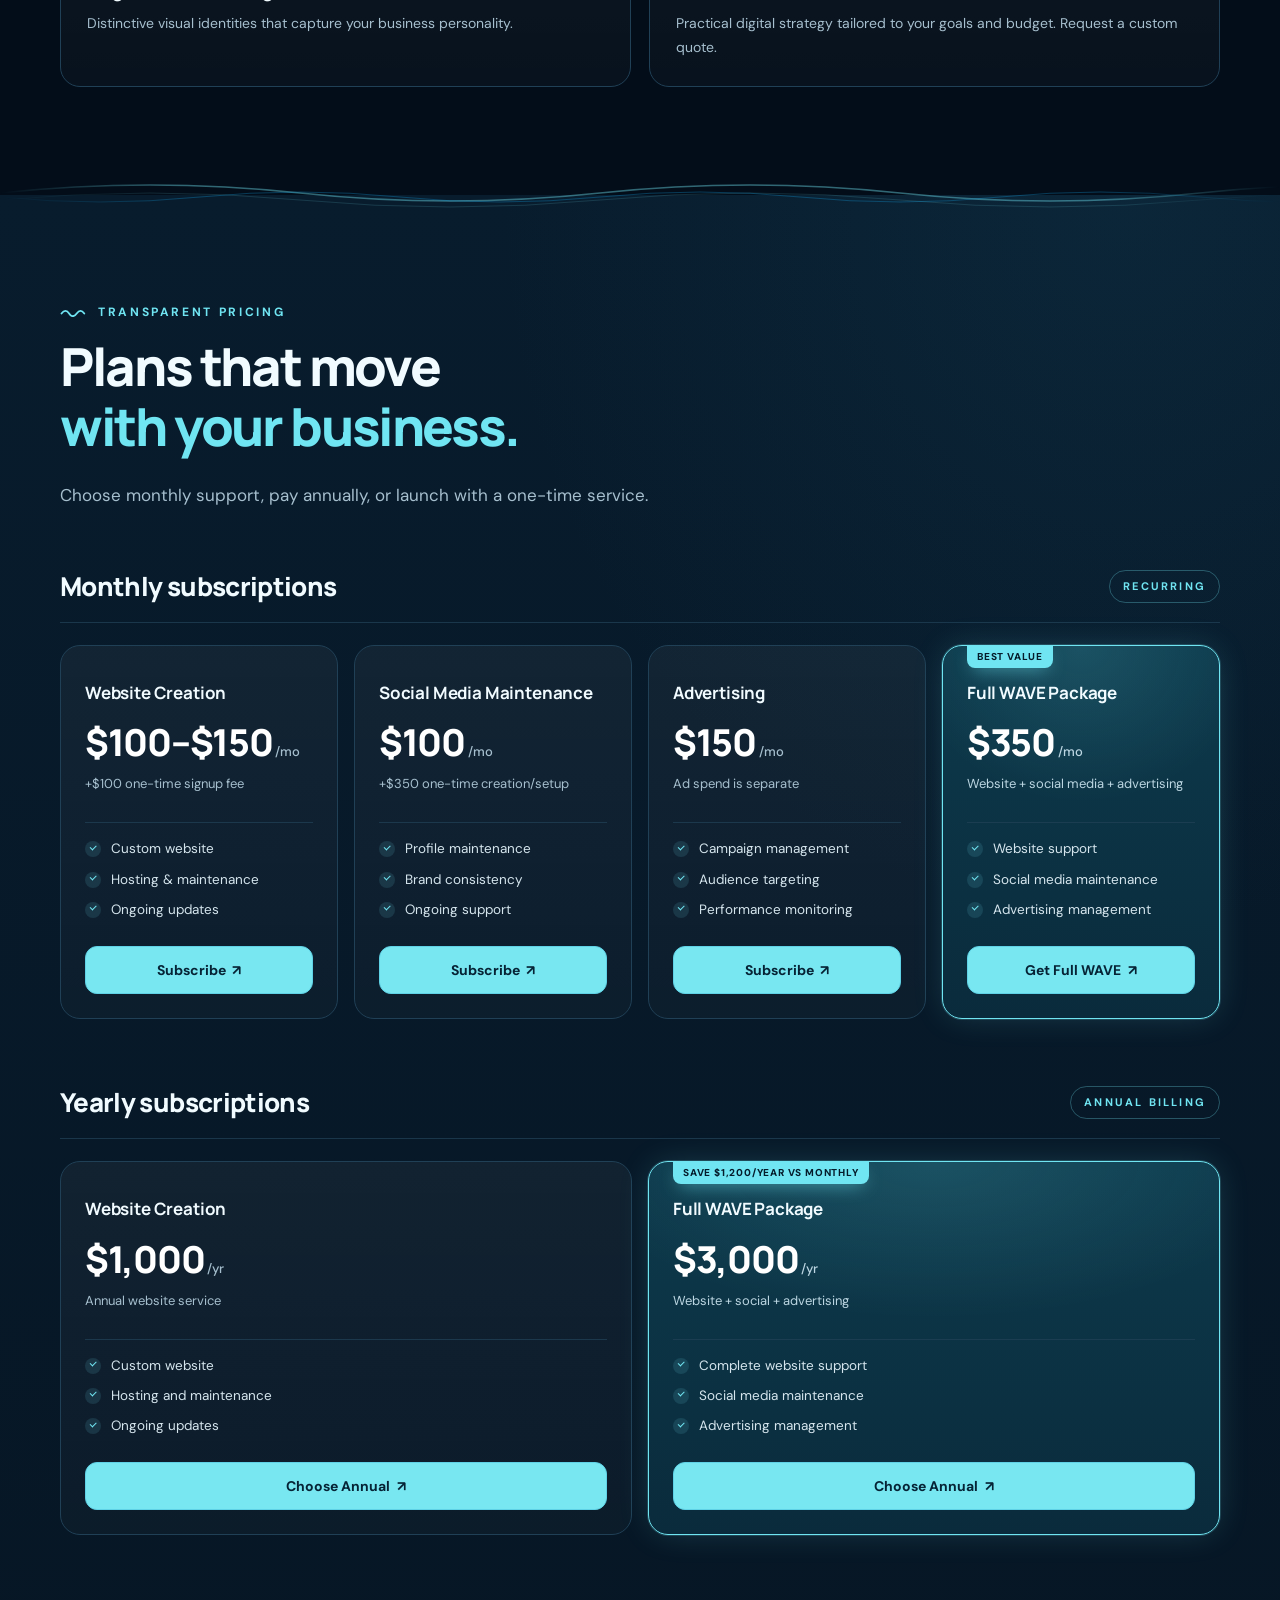
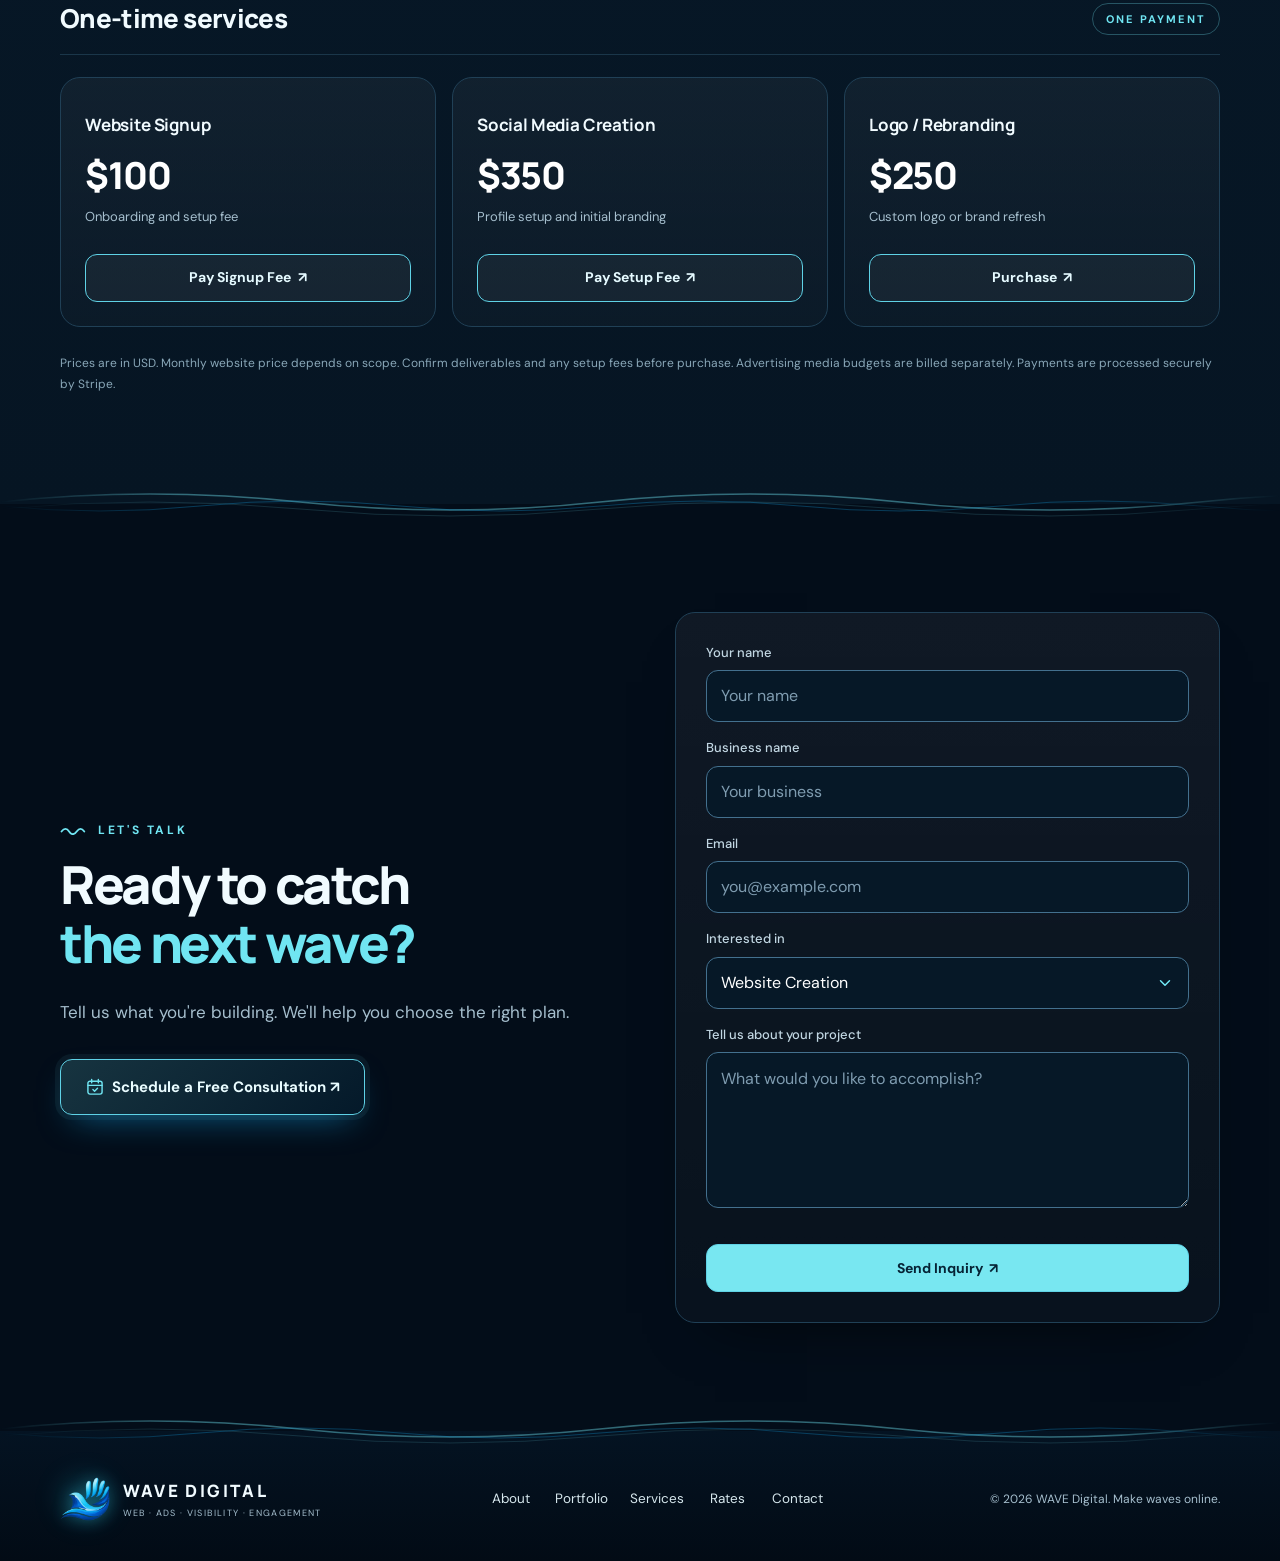
==== commit 569a83fa: "Add Stripe Payment Links checkout and thank-you page, restore portfolio CTA tile Pricing buttons ope" ====
--- a/index.html
+++ b/index.html
@@ -114,6 +114,15 @@
             <span class="sr-only">(opens in a new tab)</span>
           </div>
         </a>
+        <a class="project project-cta" href="#contact" data-reveal>
+          <picture class="cta-mark" aria-hidden="true"><source type="image/webp" srcset="wave-logo-420.webp 420w, wave-logo.webp 752w" sizes="(max-width:760px) 220px, 300px"><img src="wave-logo.png" alt="" width="752" height="668" loading="lazy" decoding="async" draggable="false"></picture>
+          <div class="cta-body">
+            <p class="eyebrow">YOUR BRAND HERE</p>
+            <h3>Your business could be next</h3>
+            <p class="cta-line">Tell us what you're building and let's start your project.</p>
+          </div>
+          <span class="cta-go" aria-hidden="true"><svg viewBox="0 0 24 24" focusable="false"><path d="M5 12h14M13 6l6 6-6 6"/></svg></span>
+        </a>
       </div>
       <p class="fine">Portfolio previews are stylized illustrations, not screenshots of the live websites.</p>
     </div>
@@ -238,7 +247,7 @@
           <button class="btn ghost pay" type="button" data-payment="logo" aria-describedby="plan-logo">Purchase <span aria-hidden="true">↗</span></button>
         </article>
       </div>
-      <p class="fine">Prices are in USD. Monthly website price depends on scope. Confirm deliverables and any setup fees before purchase. Advertising media budgets are billed separately. Payments are processed by your selected secure checkout provider.</p>
+      <p class="fine">Prices are in USD. Monthly website price depends on scope. Confirm deliverables and any setup fees before purchase. Advertising media budgets are billed separately. Payments are processed securely by Stripe.</p>
     </div>
   </section>
 
@@ -300,6 +309,7 @@
       <a href="#services">Services</a>
       <a href="#rates">Rates</a>
       <a href="#contact">Contact</a>
+      <a class="portal-link" data-portal-link hidden>Manage subscription <span aria-hidden="true">↗</span><span class="sr-only"> (opens in a new tab)</span></a>
     </nav>
     <span class="copyright">© 2026 WAVE Digital. Make waves online.</span>
   </div>
--- a/styles.css
+++ b/styles.css
@@ -27,6 +27,8 @@
 .wrap{width:min(1160px,calc(100% - 40px));margin:auto}
 ::selection{background:rgba(112,229,242,.3);color:#fff}
 
+/* elements shown later by script.js (e.g. the "Manage subscription" link) stay hidden whatever their display style */
+[hidden]{display:none!important}
 .sr-only{position:absolute!important;width:1px;height:1px;padding:0;margin:-1px;overflow:hidden;clip:rect(0,0,0,0);white-space:nowrap;border:0}
 .skip-link{position:absolute;left:16px;top:12px;z-index:100;background:var(--cyan);color:#062335;font-weight:700;font-size:14px;padding:12px 18px;border-radius:10px;transform:translateY(-160%);transition:transform .2s}
 .skip-link:focus{transform:none}
@@ -40,7 +42,7 @@
 h2 em,.hero em{font-style:normal;color:var(--cyan)}
 h3,h4{font-family:Manrope,sans-serif;letter-spacing:-.01em}
 .lead{max-width:660px;color:var(--muted);font-size:17px;line-height:1.9;margin:0}
-.fine{color:#89a7b8;font-size:12px;line-height:1.8;margin:26px 0 0}
+.fine{color:#89a7b8;font-size:12px;line-height:1.8;margin:26px 0 0;text-wrap:pretty}
 
 /* ---------- buttons ---------- */
 .btn{position:relative;display:inline-flex;justify-content:center;align-items:center;gap:.45em;border-radius:12px;padding:14px 21px;font-weight:700;font-size:14px;line-height:1.2;text-align:center;border:1px solid #5fd2e6;min-height:48px;transition:transform .25s var(--ease),box-shadow .25s,background-color .25s,color .25s,border-color .25s}
@@ -83,6 +85,12 @@
 .links a:hover::after,.links a[aria-current="true"]::after{transform:scaleX(1)}
 .nav-cta{border:1px solid #4dcde8;padding:0 20px;border-radius:30px;transition:background-color .25s,color .25s,box-shadow .25s}
 .links .nav-cta:hover{background:var(--cyan);color:#062335;box-shadow:0 8px 24px -8px rgba(112,229,242,.6)}
+/* desktop: every text link gets a hit area of at least 44x44px from an invisible layer that
+   reaches 10px past each side; the link box itself is unchanged, so its spacing, underline and
+   keyboard focus ring look exactly as before */
+@media(min-width:901px){
+  .links a:not(.nav-cta)::before{content:"";position:absolute;top:0;bottom:0;left:-10px;right:-10px}
+}
 .menu-toggle{display:none;background:rgba(255,255,255,.03);border:1px solid var(--line);border-radius:12px;width:48px;height:48px;flex-direction:column;align-items:center;justify-content:center;gap:5px;padding:0}
 .menu-toggle span{width:21px;height:2px;border-radius:2px;background:var(--white);transition:transform .25s,opacity .25s}
 .menu-toggle.active span:first-child{transform:translateY(7px) rotate(45deg)}
@@ -274,6 +282,22 @@
 .project-info p{margin:0;color:var(--muted);font-size:13px}
 .project-arrow{flex:none;display:grid;place-items:center;width:44px;height:44px;border-radius:50%;border:1px solid rgba(112,229,242,.3);font-size:20px;color:var(--cyan);transition:transform .35s var(--ease),background-color .35s,color .35s}
 @media (hover:hover){.project:hover .project-arrow{background:var(--cyan);color:#062335;transform:translate(2px,-2px)}}
+
+/* call-to-action tile (an invitation to get in touch, not a client) */
+.project-cta{grid-column:1/-1;flex-direction:row;align-items:center;justify-content:space-between;gap:28px;min-height:196px;padding:34px 40px;border:1.5px dashed rgba(112,229,242,.45);background:radial-gradient(ellipse 55% 120% at 82% 50%,rgba(18,168,236,.16),transparent 70%),linear-gradient(120deg,#071a2b,#08233a)}
+.project-cta .cta-body{position:relative;z-index:1;max-width:620px}
+.project-cta h3{font:800 clamp(26px,2.8vw,36px)/1.15 Manrope,sans-serif;letter-spacing:-.035em;margin:14px 0 10px;text-wrap:balance}
+.project-cta .cta-line{margin:0;color:var(--muted);font-size:15px;line-height:1.7}
+.cta-mark{position:absolute;right:13%;top:50%;width:300px;transform:translateY(-50%) rotate(-8deg);opacity:.08;pointer-events:none;transition:opacity .5s,transform 1.2s var(--ease)}
+.cta-mark img{display:block;width:100%;height:auto;-webkit-user-select:none;user-select:none}
+.cta-go{position:relative;z-index:1;flex:none;display:grid;place-items:center;width:64px;height:64px;border-radius:50%;border:1px solid rgba(112,229,242,.55);background:rgba(112,229,242,.06);box-shadow:0 0 0 6px rgba(112,229,242,.04);transition:background-color .35s,transform .35s var(--ease),box-shadow .35s}
+.cta-go svg{width:24px;height:24px;fill:none;stroke:var(--cyan);stroke-width:1.8;stroke-linecap:round;stroke-linejoin:round;transition:stroke .35s}
+@media (hover:hover){
+  .project-cta:hover{border-style:solid;border-color:var(--cyan);box-shadow:0 0 0 1px rgba(112,229,242,.25),0 26px 60px -26px rgba(18,168,236,.6)}
+  .project-cta:hover .cta-mark{opacity:.14;transform:translateY(-50%) rotate(-4deg) scale(1.04)}
+  .project-cta:hover .cta-go{background:var(--cyan);transform:translateX(4px);box-shadow:0 0 0 8px rgba(112,229,242,.1)}
+  .project-cta:hover .cta-go svg{stroke:#062335}
+}
 
 
 /* ---------- services ---------- */
@@ -364,6 +388,7 @@
 .footer-nav{display:flex;justify-content:center;flex-wrap:wrap;gap:4px 22px;font-size:13.5px;color:#d6e7ed}
 .footer-nav a{display:inline-flex;align-items:center;justify-content:center;min-height:44px;min-width:44px;transition:color .2s}
 .footer-nav a:hover{color:var(--cyan)}
+.footer-nav .portal-link{gap:.35em}
 .copyright{font-size:12px;color:var(--muted)}
 
 /* ---------- toast ---------- */
@@ -376,19 +401,89 @@
 .toast[data-tone="error"] .toast-icon::before{content:"!";color:#ff9d90}
 /* the message stays rendered even when empty, so the live region is in the accessibility tree before it speaks */
 .toast-msg{margin:0;font-size:14px;line-height:1.5;color:#e6f6fc}
-/* phones: under the header, clear of the contact form the notice points to */
-@media(max-width:760px){
+/* phones and tablets: under the header, clear of the contact form the notice points to */
+@media(max-width:900px){
   .toast{top:calc(var(--header-h) + 10px);bottom:auto;transform:translate(-50%,-18px)}
   .toast.show{transform:translate(-50%,0)}
-}
-/* two-column contact layout: bottom-left, clear of the form column (and its Send button) */
+  /* the booking button scrolls the form here: land it just below that notice, not under it */
+  .contact-form{scroll-margin-top:100px}
+}
+/* two-column contact layout: top-left, just under the sticky header, so it never covers the
+   "Schedule a Free Consultation" button on short windows, nor the form column (and its Send button) */
 @media(min-width:901px){
-  .toast{left:24px;max-width:min(560px,calc(50% - 48px));transform:translateY(18px)}
+  .toast{left:24px;top:calc(var(--header-h) + 14px);bottom:auto;max-width:min(560px,calc(50% - 48px));transform:translateY(-18px)}
   .toast.show{transform:none}
 }
 .toast-close{flex:none;width:44px;height:44px;border-radius:12px;border:0;background:transparent;color:#c1e2ed;font-size:22px;line-height:1;display:grid;place-items:center}
 .toast-close[hidden]{display:none}
 .toast-close:hover{background:rgba(255,255,255,.07);color:#fff}
+
+/* =========================================================================
+   THANK-YOU PAGE (thank-you.html, where Stripe sends clients after paying)
+   ========================================================================= */
+/* header: a single way back instead of the in-page navigation */
+.back-link{flex:none;display:inline-flex;align-items:center;gap:9px;min-height:44px;padding:0 20px 0 17px;border:1px solid #4dcde8;border-radius:30px;font-size:13.5px;color:#d6e7ed;white-space:nowrap;transition:background-color .25s,color .25s,box-shadow .25s}
+.back-link svg{flex:none;width:16px;height:16px;fill:none;stroke:currentColor;stroke-width:1.9;stroke-linecap:round;stroke-linejoin:round}
+@media (hover:hover){.back-link:hover{background:var(--cyan);color:#062335;box-shadow:0 8px 24px -8px rgba(112,229,242,.6)}}
+
+/* the hero's own backdrop (the original gradient plus its faint sea glow), with a still logo */
+.thanks{position:relative;overflow:hidden;isolation:isolate;display:flex;align-items:center;
+  min-height:min(860px,calc(100vh - var(--header-h) - 1px));min-height:min(860px,calc(100svh - var(--header-h) - 1px));
+  padding:64px 0 104px;
+  background-color:#020b15;
+  background-image:radial-gradient(130% 34% at 70% 106%,rgba(18,168,236,.3),rgba(8,97,132,.12) 55%,transparent 80%),
+    radial-gradient(ellipse at 60% 30%,#19506a 0%,#06243a 42%,#020b15 82%)}
+.thanks-inner{display:flex;flex-direction:column;align-items:center;text-align:center}
+.thanks-art{position:relative;width:clamp(170px,17vw,232px);margin:0 0 30px;isolation:isolate}
+.thanks-art::before{content:"";position:absolute;inset:-22% -26%;z-index:-1;border-radius:50%;background:radial-gradient(closest-side,rgba(18,168,236,.3),rgba(18,168,236,.08) 60%,transparent);pointer-events:none}
+.thanks-art img{display:block;width:100%;height:auto;filter:drop-shadow(0 14px 34px rgba(2,11,21,.55)) drop-shadow(0 0 18px rgba(53,197,224,.25));-webkit-user-select:none;user-select:none;-webkit-user-drag:none}
+/* a small "paid" tick on the logo */
+.thanks-check{position:absolute;right:-2%;bottom:6%;display:grid;place-items:center;width:clamp(42px,4vw,52px);aspect-ratio:1;border-radius:50%;background:var(--cyan);box-shadow:0 0 0 6px rgba(3,13,25,.75),0 10px 28px -6px rgba(112,229,242,.7)}
+.thanks-check svg{width:52%;height:52%;fill:none;stroke:#062335;stroke-width:2.6;stroke-linecap:round;stroke-linejoin:round}
+.thanks .eyebrow{justify-content:center}
+.thanks h1{font:800 clamp(40px,5vw,68px)/1.1 Manrope,sans-serif;letter-spacing:-.05em;margin:20px 0 22px;text-wrap:balance;text-shadow:0 2px 24px rgba(2,11,21,.35)}
+.thanks h1 em{font-style:normal;color:var(--cyan);text-shadow:none;white-space:nowrap}
+.thanks-lead{max-width:600px;color:#d0e3ed;font-size:18px;line-height:1.8;margin:0;text-wrap:pretty;text-shadow:0 1px 14px rgba(2,11,21,.45)}
+.thanks .actions{justify-content:center;margin-top:34px}
+.thanks .actions .btn{min-height:56px;padding:16px 24px;font-size:15px}
+.thanks .btn.ghost{background:rgba(3,13,25,.35)}
+@media (hover:hover){.thanks .btn.ghost:hover{background:rgba(112,229,242,.14)}}
+@media (prefers-reduced-motion:no-preference){
+  .thanks-inner>*{animation:heroIn 1s var(--ease) both}
+  .thanks-inner>.eyebrow{animation-delay:.12s}
+  .thanks-inner>h1{animation-delay:.22s}
+  .thanks-inner>.thanks-lead{animation-delay:.36s}
+  .thanks-inner>.actions{animation-delay:.48s}
+}
+.motion-paused .thanks-inner>*{animation:none!important}
+/* short desktop/laptop windows: the whole message and its buttons fit the first screen */
+@media(min-width:761px) and (max-height:820px){
+  .thanks{padding:36px 0 64px}
+  .thanks-art{width:clamp(150px,13vw,184px);margin-bottom:20px}
+  .thanks h1{font-size:clamp(40px,4.4vw,60px);margin:16px 0 18px}
+  .thanks .actions{margin-top:28px}
+}
+@media(max-width:760px){
+  .thanks{min-height:0;padding:48px 0 84px;align-items:flex-start}
+  .thanks-art{width:clamp(140px,40vw,180px);margin-bottom:24px}
+  .thanks h1{font-size:clamp(36px,10vw,56px)}
+  .thanks-lead{font-size:17px}
+  .thanks-lead .br-wide{display:none}
+  .thanks .actions{margin-top:28px}
+}
+@media(max-width:560px){
+  /* stacked, full-width buttons on phones */
+  .thanks .actions{flex-direction:column;align-items:stretch;width:100%;max-width:400px}
+  .thanks .actions .btn{width:100%}
+}
+@media(max-width:400px){
+  .back-link{padding:0 15px 0 13px;gap:7px;font-size:13px}
+}
+@media(max-width:360px){
+  /* the brand and the back link share a 288px row */
+  .back-link .back-extra{position:absolute;width:1px;height:1px;padding:0;margin:-1px;overflow:hidden;clip:rect(0,0,0,0);white-space:nowrap;border:0}
+  .thanks .actions .btn.schedule{font-size:14px;padding:16px 14px}
+}
 
 /* ---------- scroll reveal (only applied by script.js, so content shows without JS) ---------- */
 .reveal{opacity:0;transform:translateY(24px);transition:opacity .6s var(--ease),transform .6s var(--ease);transition-delay:var(--rd,0s)}
@@ -426,6 +521,9 @@
   .footer{grid-template-columns:1fr;justify-items:start;gap:18px}
   .footer-nav{justify-content:flex-start}
 }
+@media (max-width:760px) and (hover:hover){
+  .project-cta:hover .cta-mark{transform:rotate(-4deg) scale(1.04)}
+}
 @media (max-width:900px) and (prefers-reduced-motion:no-preference){
   .links.open{animation:menuIn .28s var(--ease)}
 }
@@ -436,6 +534,8 @@
   .section{padding:76px 0}
   .portfolio-grid,.service-grid,.price-grid,.price-grid.yearly,.price-grid.onetime{grid-template-columns:1fr}
   .project-visual{height:285px}
+  .project-cta{flex-direction:column;align-items:flex-start;padding:28px 24px;gap:22px;min-height:0}
+  .cta-mark{right:-4px;width:220px;top:auto;bottom:-40px;transform:rotate(-8deg)}
   .four{gap:10px}
   .pillar{padding:20px 17px 18px}
   .pillar-letter{font-size:42px}
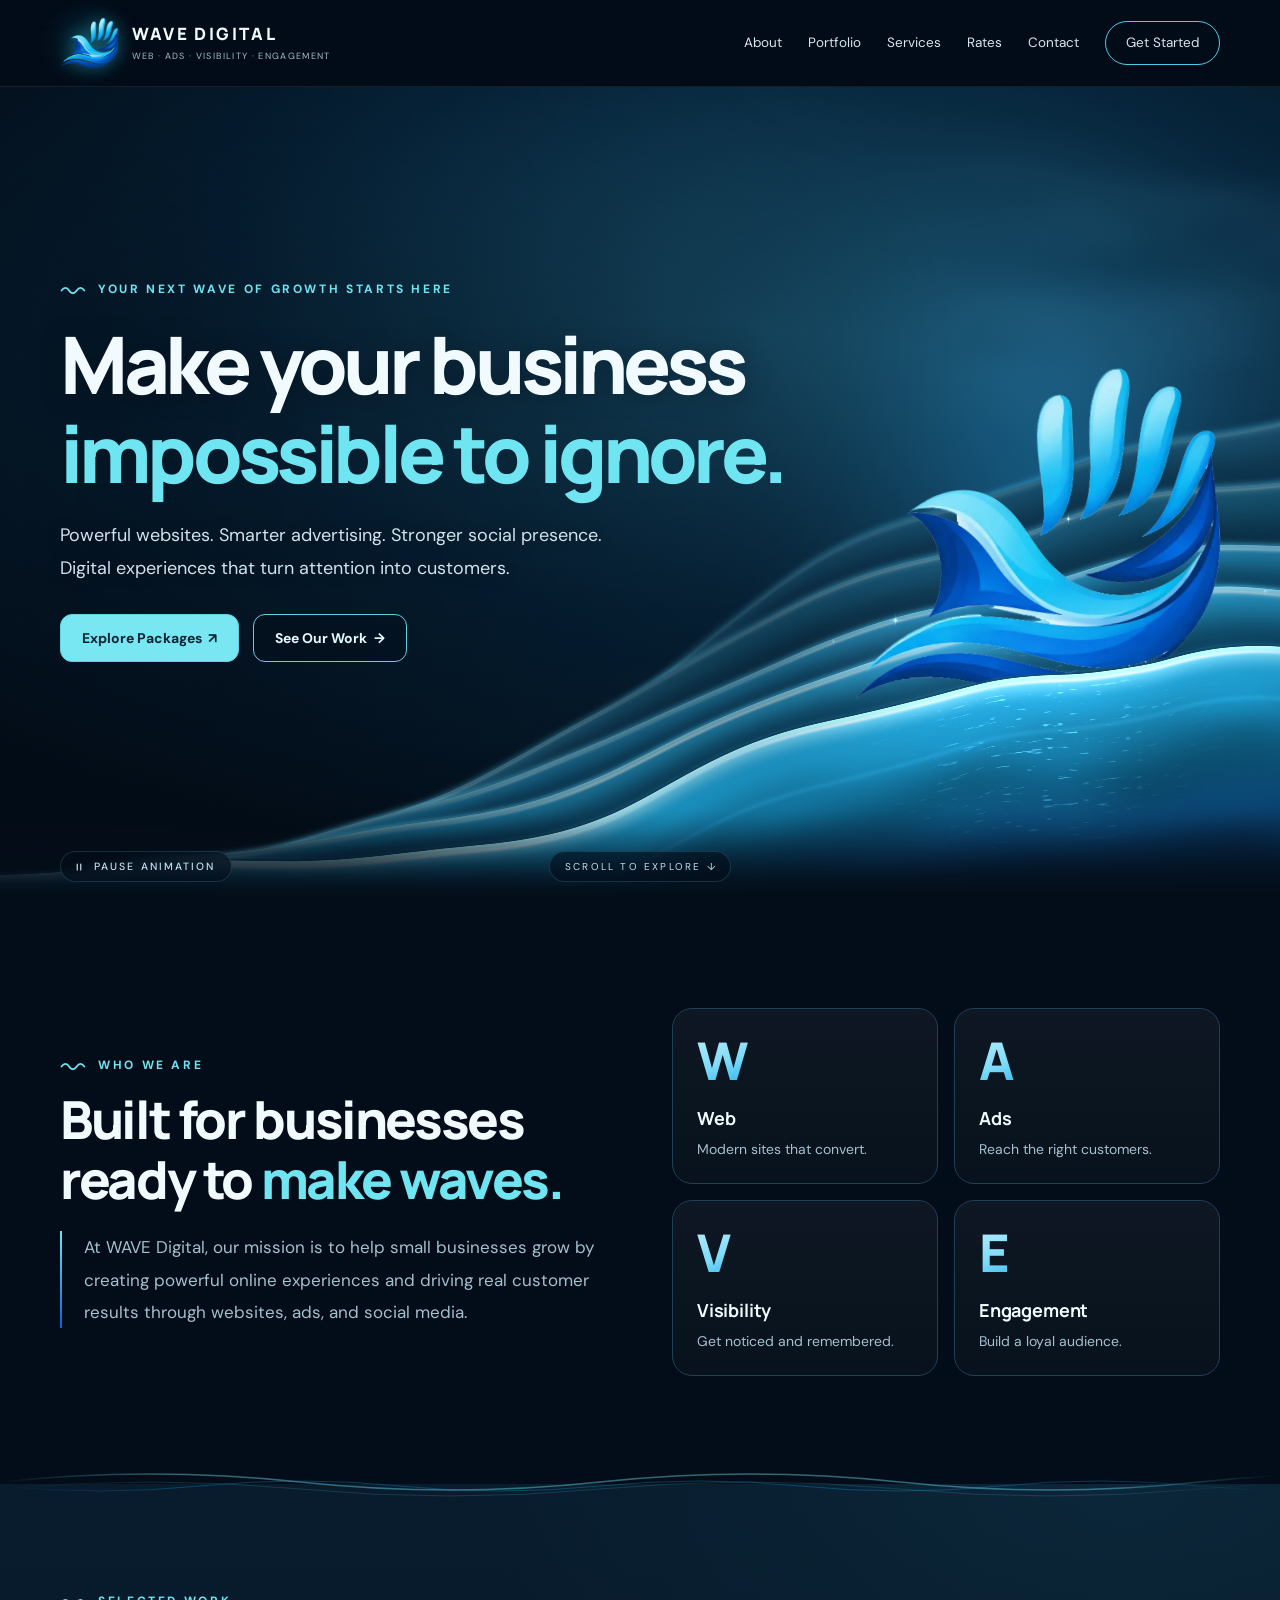
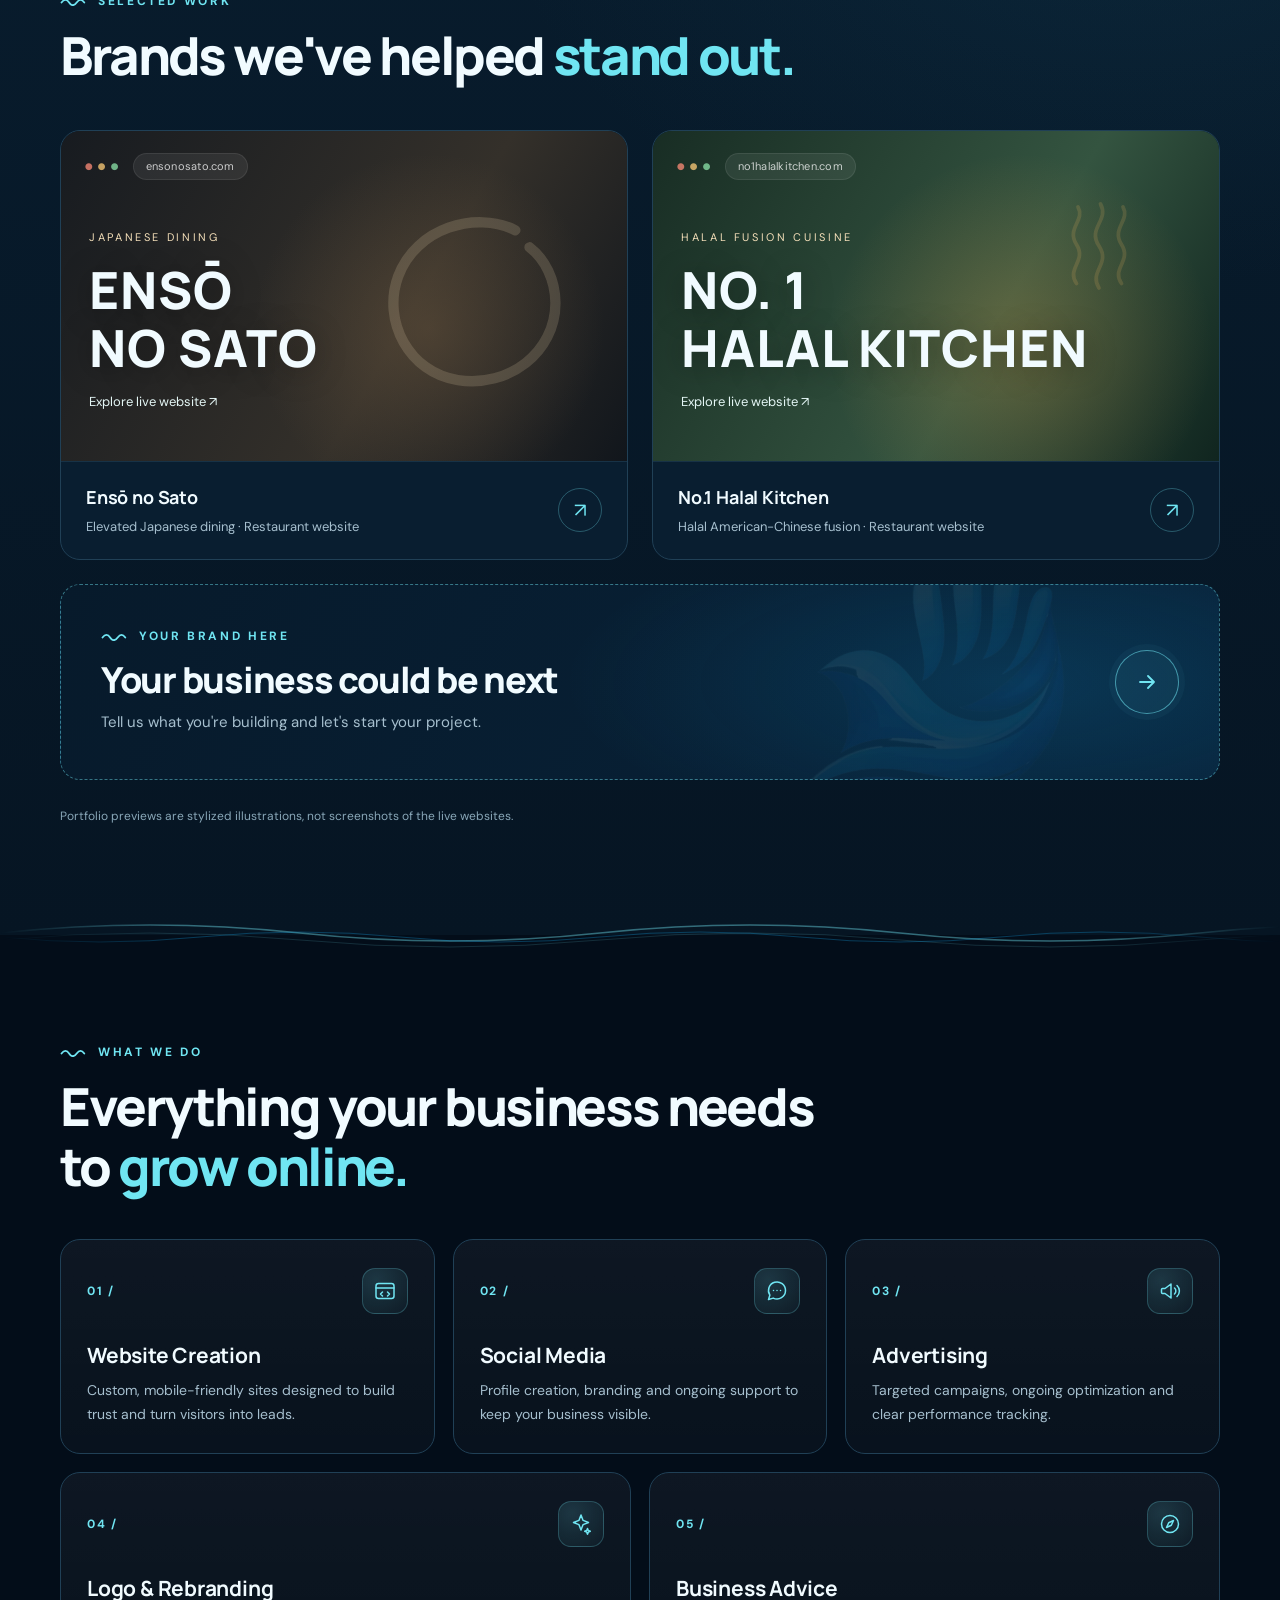
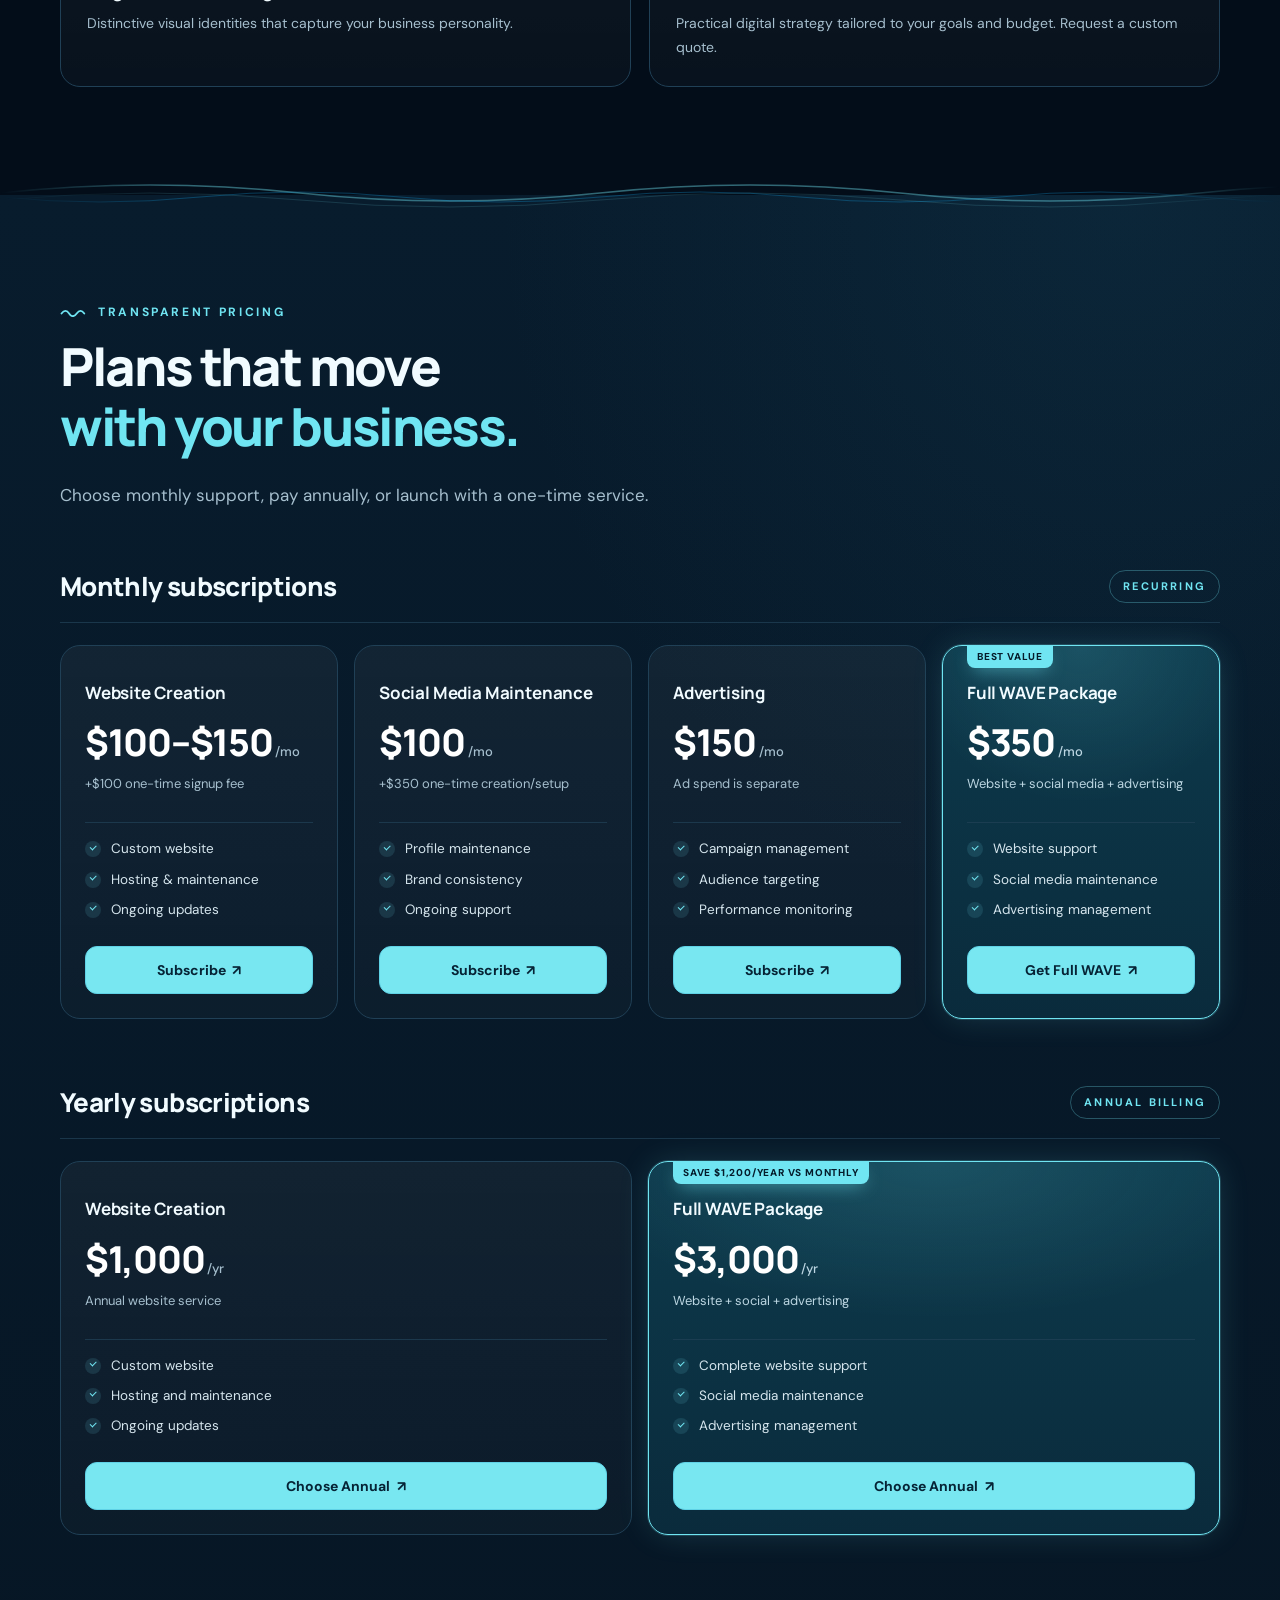
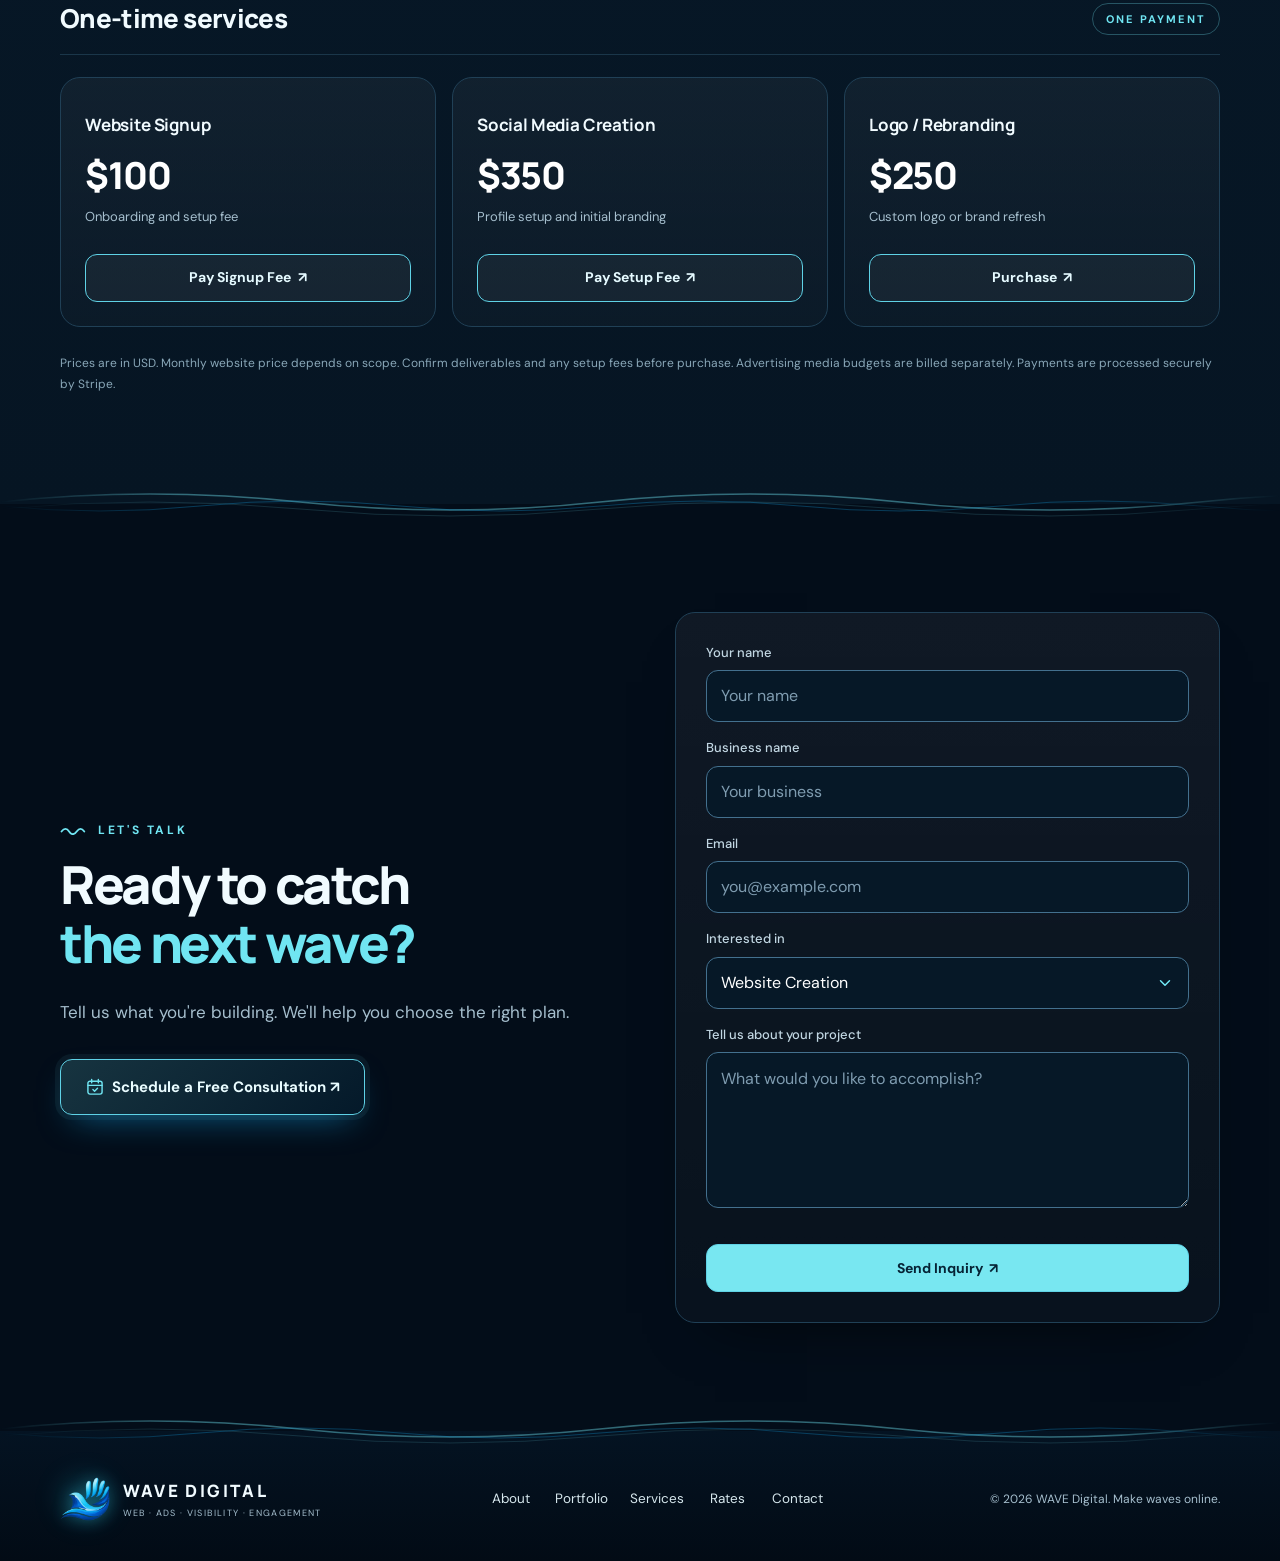
==== commit e691c231: "Connect the contact form to Formspree and booking to Calendly Inquiries post to the owner's Formspre" ====
--- a/index.html
+++ b/index.html
@@ -260,7 +260,7 @@
         <p class="lead">Tell us what you're building. We'll help you choose the right plan.</p>
         <a id="scheduleLink" class="btn schedule" href="#contact"><svg class="btn-icon" viewBox="0 0 24 24" aria-hidden="true" focusable="false"><rect x="3.5" y="5" width="17" height="15.5" rx="2.5"/><path d="M3.5 10h17M8 3v4M16 3v4M9.5 15l2 2 3.5-3.5"/></svg><span class="btn-text">Schedule a Free Consultation <span aria-hidden="true">↗</span></span></a>
       </div>
-      <form id="contactForm" class="contact-form" data-reveal>
+      <form id="contactForm" class="contact-form" action="https://formspree.io/f/xpqkaybj" method="POST" data-reveal>
         <div class="field">
           <label for="name">Your name</label>
           <input id="name" name="name" required placeholder="Your name" autocomplete="name">
@@ -288,6 +288,9 @@
           <label for="details">Tell us about your project</label>
           <textarea id="details" name="details" required rows="5" placeholder="What would you like to accomplish?"></textarea>
         </div>
+        <input type="hidden" name="_subject" value="New inquiry from the WAVE Digital website">
+        <input type="text" name="_gotcha" tabindex="-1" autocomplete="off" aria-hidden="true" style="display:none">
+
         <div id="formMessage" class="form-message" role="status" aria-live="polite"></div>
         <button id="submitBtn" class="btn primary submit" type="submit"><span class="btn-label">Send Inquiry</span> <span class="btn-arrow" aria-hidden="true">↗</span></button>
       </form>
--- a/styles.css
+++ b/styles.css
@@ -392,8 +392,14 @@
 .copyright{font-size:12px;color:var(--muted)}
 
 /* ---------- toast ---------- */
-.toast{position:fixed;left:50%;bottom:24px;z-index:60;display:flex;align-items:center;gap:12px;width:max-content;max-width:min(560px,calc(100% - 32px));padding:12px 8px 12px 16px;border-radius:16px;border:1px solid rgba(112,229,242,.45);background:rgba(8,27,43,.94);-webkit-backdrop-filter:blur(14px);backdrop-filter:blur(14px);box-shadow:0 24px 50px -20px rgba(0,0,0,.85),0 0 0 4px rgba(112,229,242,.05);opacity:0;transform:translate(-50%,18px);pointer-events:none;transition:opacity .3s var(--ease),transform .35s var(--ease)}
-.toast.show{opacity:1;transform:translate(-50%,0);pointer-events:auto}
+/* Phones and tablets: centred just under the sticky header, clear of the contact form the notice
+   points to. Centred with auto margins (not a transform), so a shown toast has no transform and
+   script.js can measure exactly where it sits. */
+.toast{position:fixed;left:0;right:0;top:calc(var(--header-h) + 10px);z-index:60;display:flex;align-items:center;gap:12px;width:max-content;max-width:min(560px,calc(100% - 32px));margin:0 auto;padding:12px 8px 12px 16px;border-radius:16px;border:1px solid rgba(112,229,242,.45);background:rgba(8,27,43,.94);-webkit-backdrop-filter:blur(14px);backdrop-filter:blur(14px);box-shadow:0 24px 50px -20px rgba(0,0,0,.85),0 0 0 4px rgba(112,229,242,.05);opacity:0;transform:translateY(-18px);pointer-events:none;transition:opacity .3s var(--ease),transform .35s var(--ease)}
+/* the other edge of the screen: script.js switches to it when the usual spot would cover the
+   button that raised the notice, the focused element or a form field */
+.toast.toast-alt{top:auto;bottom:24px;transform:translateY(18px)}
+.toast.show{opacity:1;transform:none;pointer-events:auto}
 .toast-icon{flex:none;display:grid;place-items:center;width:28px;height:28px;border-radius:50%;background:rgba(112,229,242,.14);border:1px solid rgba(112,229,242,.5)}
 .toast-icon::before{content:"i";font:800 13px/1 Manrope,sans-serif;color:var(--cyan)}
 .toast[data-tone="error"]{border-color:rgba(255,157,144,.5)}
@@ -401,18 +407,10 @@
 .toast[data-tone="error"] .toast-icon::before{content:"!";color:#ff9d90}
 /* the message stays rendered even when empty, so the live region is in the accessibility tree before it speaks */
 .toast-msg{margin:0;font-size:14px;line-height:1.5;color:#e6f6fc}
-/* phones and tablets: under the header, clear of the contact form the notice points to */
-@media(max-width:900px){
-  .toast{top:calc(var(--header-h) + 10px);bottom:auto;transform:translate(-50%,-18px)}
-  .toast.show{transform:translate(-50%,0)}
-  /* the booking button scrolls the form here: land it just below that notice, not under it */
-  .contact-form{scroll-margin-top:100px}
-}
-/* two-column contact layout: top-left, just under the sticky header, so it never covers the
-   "Schedule a Free Consultation" button on short windows, nor the form column (and its Send button) */
+/* two-column contact layout: top-left, just under the sticky header, clear of the form column
+   (and its Send button) after a pay button scrolls to the contact section; the other spot is bottom-left */
 @media(min-width:901px){
-  .toast{left:24px;top:calc(var(--header-h) + 14px);bottom:auto;max-width:min(560px,calc(50% - 48px));transform:translateY(-18px)}
-  .toast.show{transform:none}
+  .toast{right:auto;left:24px;top:calc(var(--header-h) + 14px);margin:0;max-width:min(560px,calc(50% - 48px))}
 }
 .toast-close{flex:none;width:44px;height:44px;border-radius:12px;border:0;background:transparent;color:#c1e2ed;font-size:22px;line-height:1;display:grid;place-items:center}
 .toast-close[hidden]{display:none}
@@ -456,6 +454,15 @@
   .thanks-inner>.actions{animation-delay:.48s}
 }
 .motion-paused .thanks-inner>*{animation:none!important}
+/* this page has no pause control, so every decorative animation on it ends within 5 seconds
+   (WCAG 2.2.2): the logo glow brightens once and stays lit, and the footer's wave lines glide to
+   a stop (longhands, so they still wait until they are on screen; reduced motion keeps them still) */
+.thanks-page .brand-logo::before,.thanks-page .footer-logo::before{animation:glowBreath 3s ease-in-out 1.5 both}
+.thanks-page .wave-divider::before{animation-name:settleL}
+.thanks-page .wave-divider::after{animation-name:settleR}
+.thanks-page .wave-divider::before,.thanks-page .wave-divider::after{animation-duration:4.5s;animation-timing-function:ease-out;animation-iteration-count:1;animation-fill-mode:both}
+@keyframes settleL{from{transform:none}to{transform:translateX(-72px)}}
+@keyframes settleR{from{transform:translateX(-72px)}to{transform:none}}
 /* short desktop/laptop windows: the whole message and its buttons fit the first screen */
 @media(min-width:761px) and (max-height:820px){
   .thanks{padding:36px 0 64px}
@@ -483,6 +490,21 @@
   /* the brand and the back link share a 288px row */
   .back-link .back-extra{position:absolute;width:1px;height:1px;padding:0;margin:-1px;overflow:hidden;clip:rect(0,0,0,0);white-space:nowrap;border:0}
   .thanks .actions .btn.schedule{font-size:14px;padding:16px 14px}
+}
+/* landscape phones: the logo sits beside the message, so the headline, the sentence and the
+   buttons all fit the first screen */
+@media (orientation:landscape) and (max-height:500px){
+  .thanks{min-height:0;padding:20px 0 30px;align-items:center}
+  .thanks-inner{display:grid;grid-template-columns:auto minmax(0,max-content);justify-content:center;column-gap:clamp(24px,4vw,44px);align-items:center;justify-items:start;text-align:left}
+  .thanks-art{grid-row:1/span 4;align-self:center;width:clamp(96px,15vw,148px);margin:0}
+  .thanks-inner>:not(.thanks-art){grid-column:2}
+  .thanks-check{width:clamp(30px,4.4vw,40px);box-shadow:0 0 0 4px rgba(3,13,25,.75),0 8px 22px -6px rgba(112,229,242,.7)}
+  .thanks .eyebrow{justify-content:flex-start}
+  .thanks h1{font-size:clamp(28px,4.4vw,40px);margin:10px 0 8px}
+  .thanks-lead{max-width:34em;font-size:15px;line-height:1.6}
+  .thanks-lead .br-wide{display:none}
+  .thanks .actions{flex-direction:row;justify-content:flex-start;align-items:center;width:auto;max-width:none;gap:10px;margin-top:16px}
+  .thanks .actions .btn,.thanks .actions .btn.schedule{width:auto;min-height:46px;padding:11px 16px;font-size:14px}
 }
 
 /* ---------- scroll reveal (only applied by script.js, so content shows without JS) ---------- */
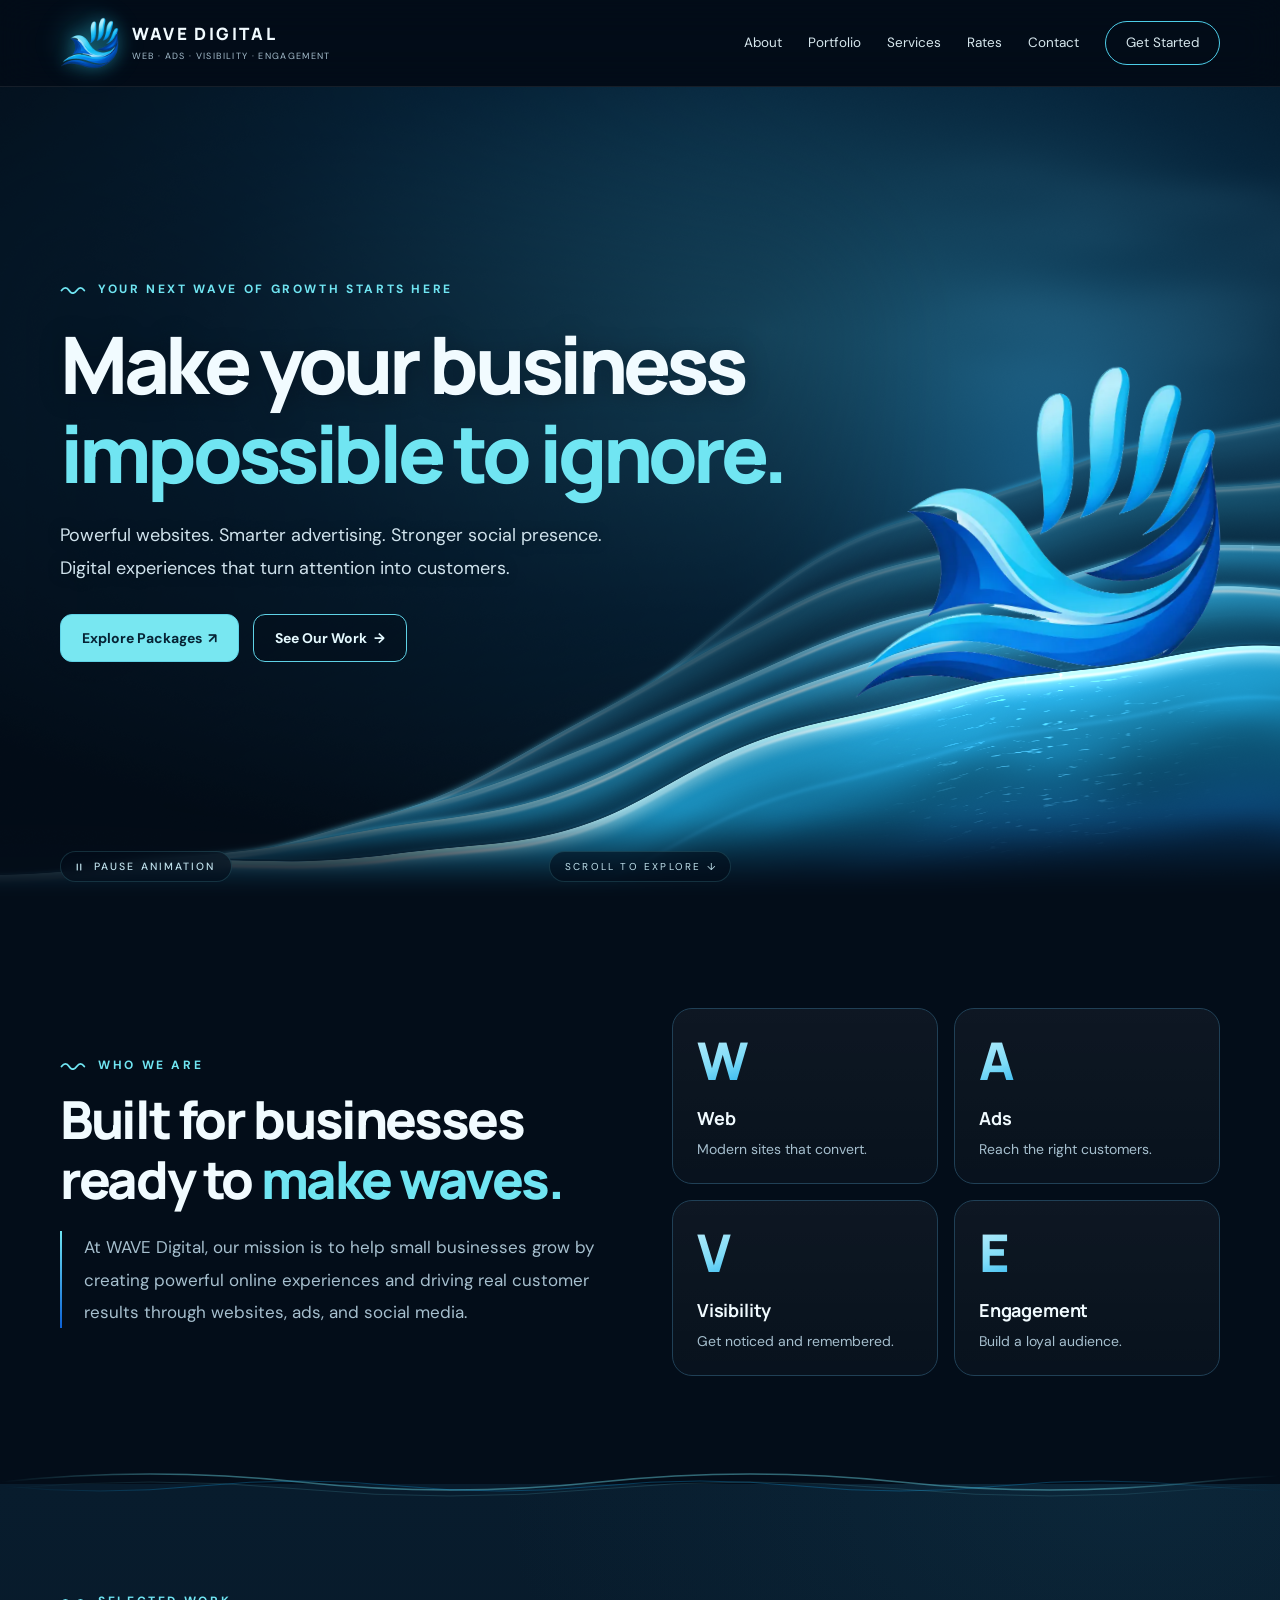
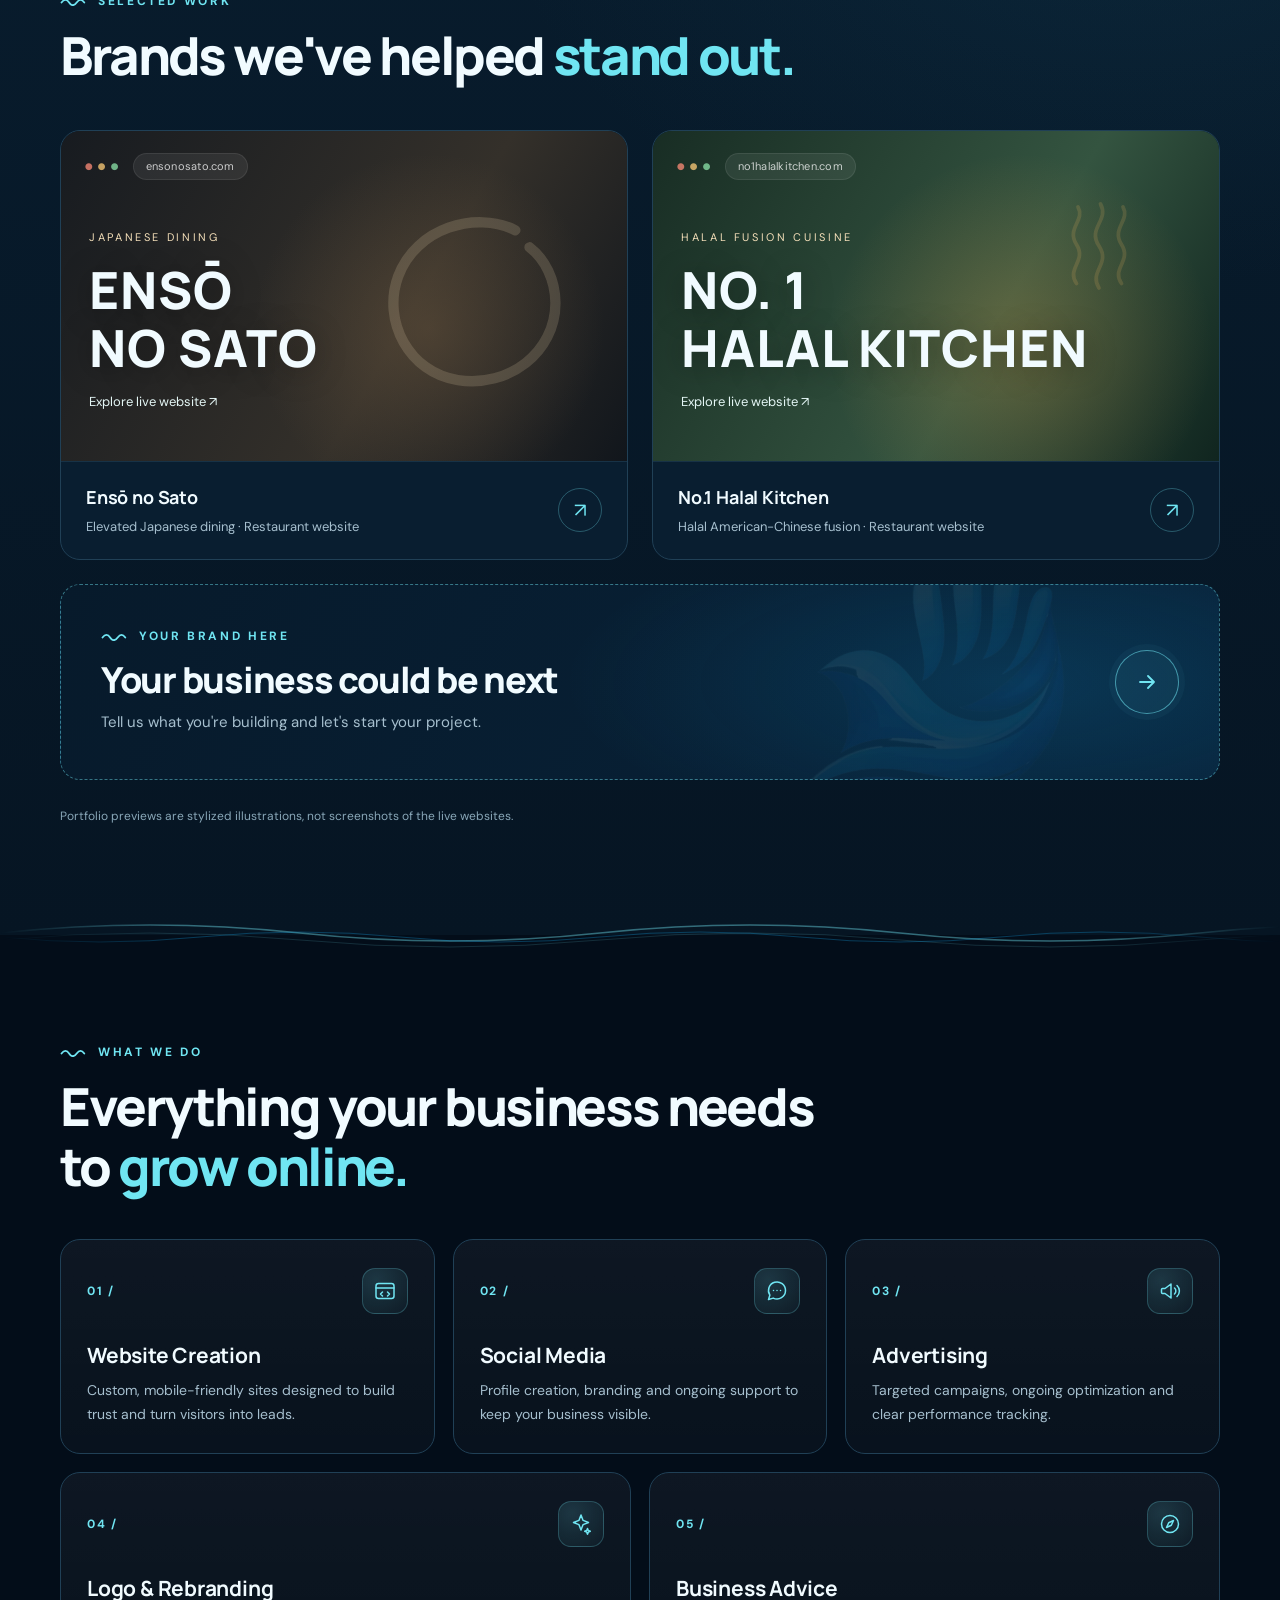
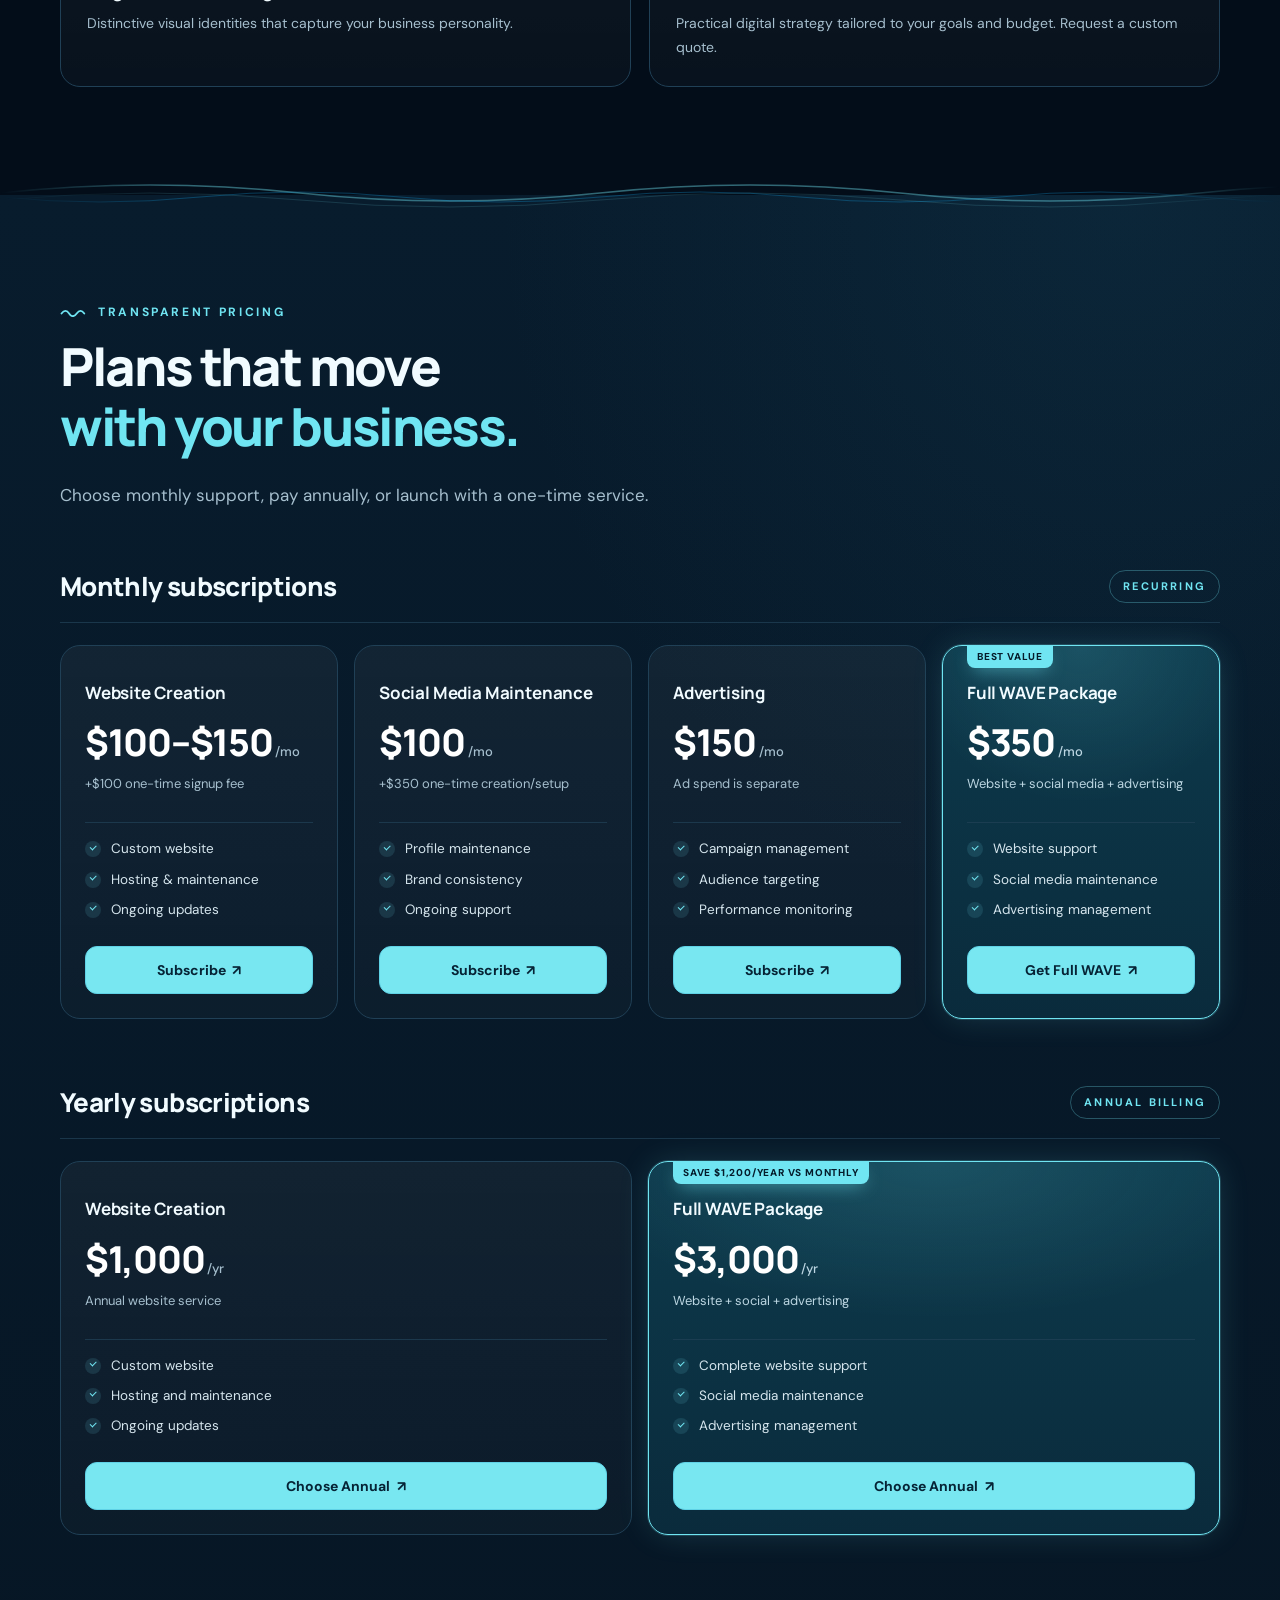
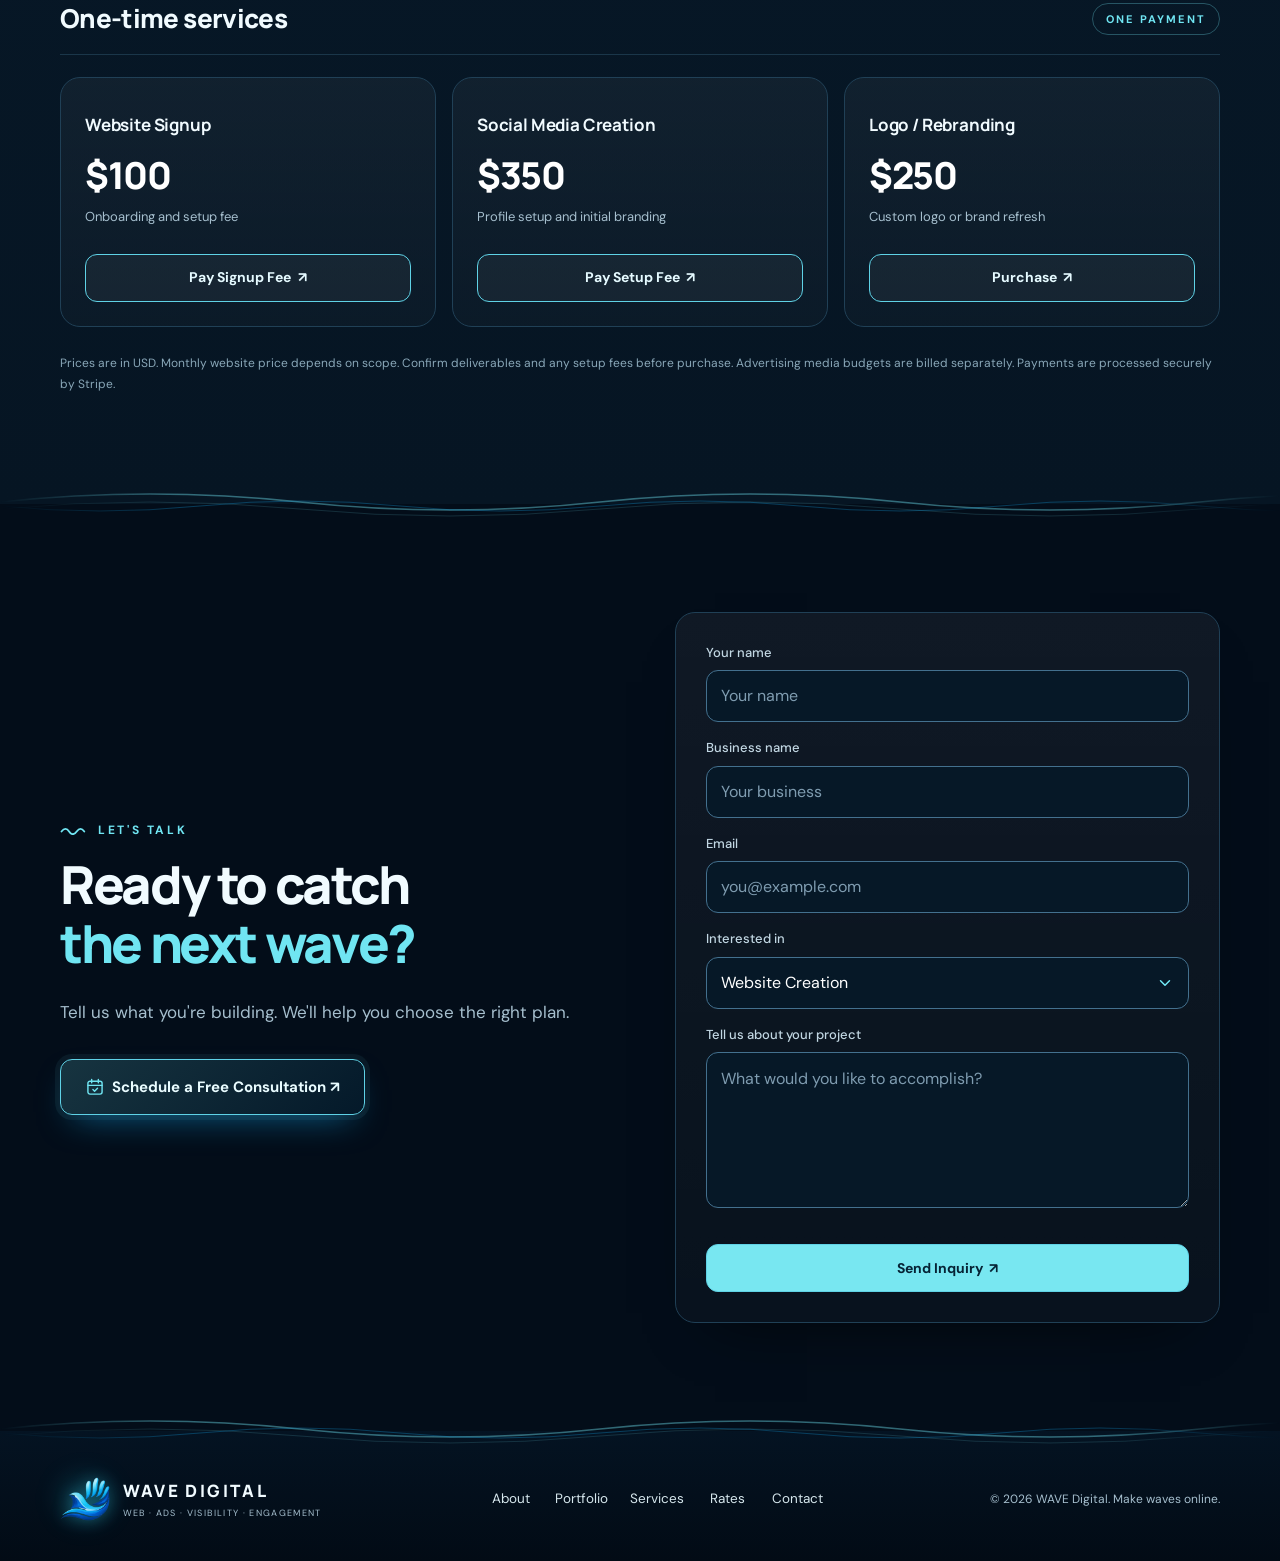
==== commit 293dd4aa: "Prepare the site for wavedigital.biz on GitHub Pages Add the custom-domain CNAME, .nojekyll, robots." ====
--- a/index.html
+++ b/index.html
@@ -6,18 +6,20 @@
 <title>WAVE Digital — Make Waves Online</title>
 <meta name="description" content="WAVE Digital builds websites, advertising and social media for growing businesses.">
 <meta name="theme-color" content="#030d19">
+<link rel="canonical" href="https://wavedigital.biz/">
 <meta property="og:type" content="website">
+<meta property="og:url" content="https://wavedigital.biz/">
 <meta property="og:site_name" content="WAVE Digital">
 <meta property="og:title" content="WAVE Digital — Make Waves Online">
 <meta property="og:description" content="WAVE Digital builds websites, advertising and social media for growing businesses.">
-<meta property="og:image" content="wave-logo.png">
+<meta property="og:image" content="https://wavedigital.biz/wave-logo.png">
 <meta property="og:image:width" content="752">
 <meta property="og:image:height" content="668">
 <meta property="og:image:alt" content="WAVE Digital logo">
 <meta name="twitter:card" content="summary">
 <meta name="twitter:title" content="WAVE Digital — Make Waves Online">
 <meta name="twitter:description" content="WAVE Digital builds websites, advertising and social media for growing businesses.">
-<meta name="twitter:image" content="wave-logo.png">
+<meta name="twitter:image" content="https://wavedigital.biz/wave-logo.png">
 <link rel="icon" type="image/png" sizes="64x64" href="favicon.png">
 <link rel="apple-touch-icon" href="apple-touch-icon.png">
 <link rel="preconnect" href="https://fonts.googleapis.com">
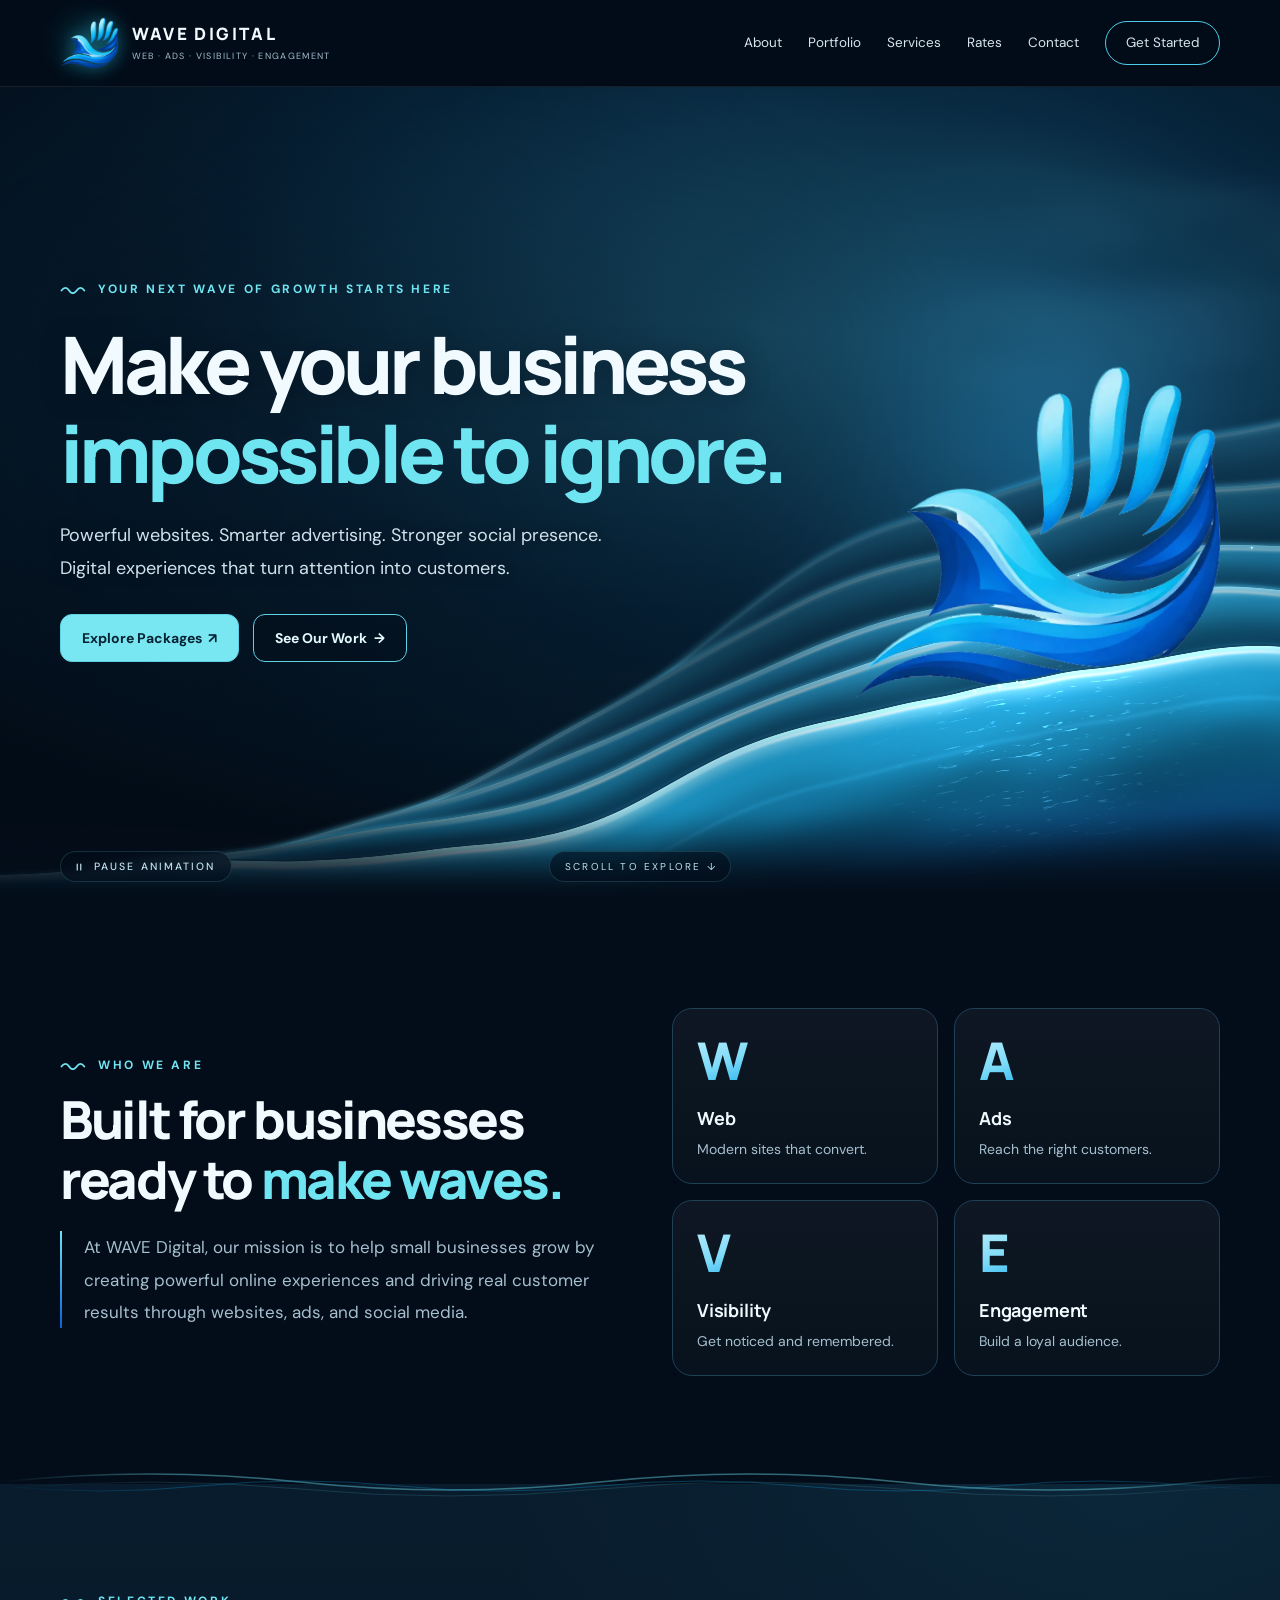
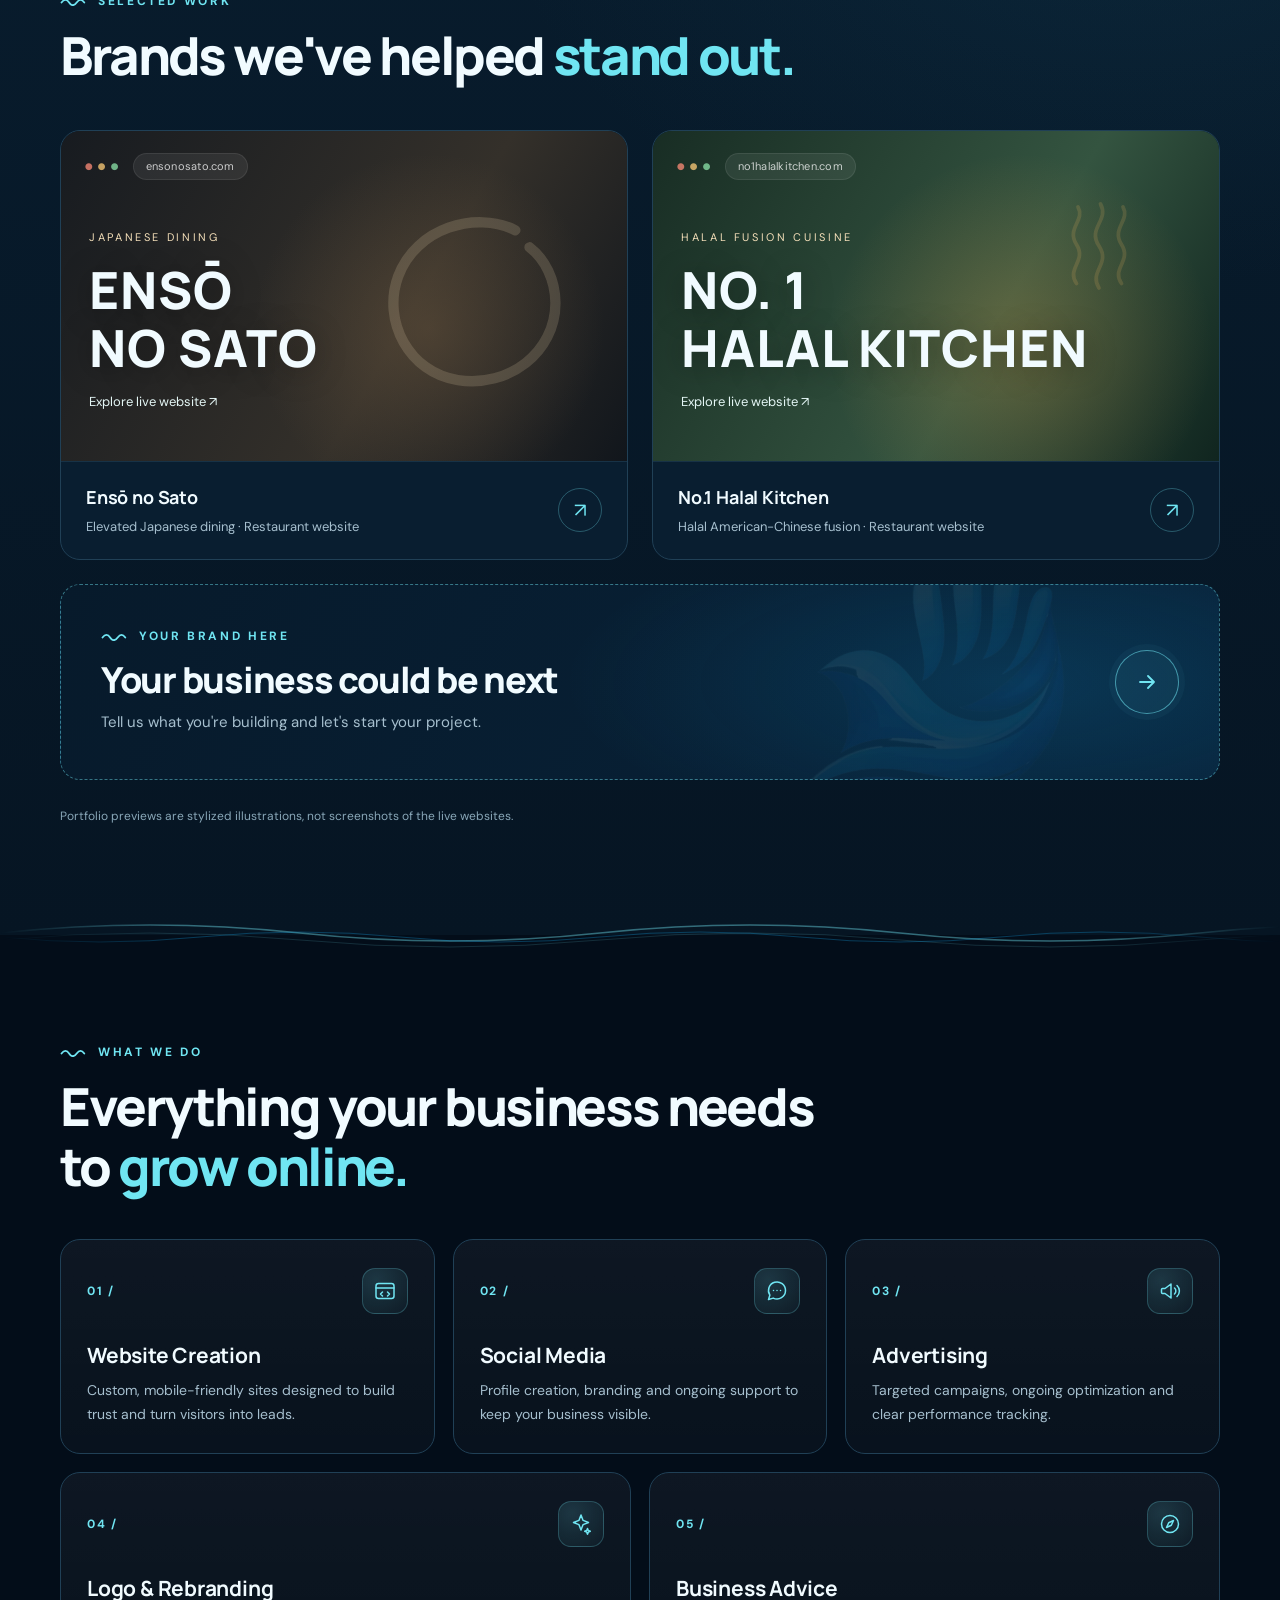
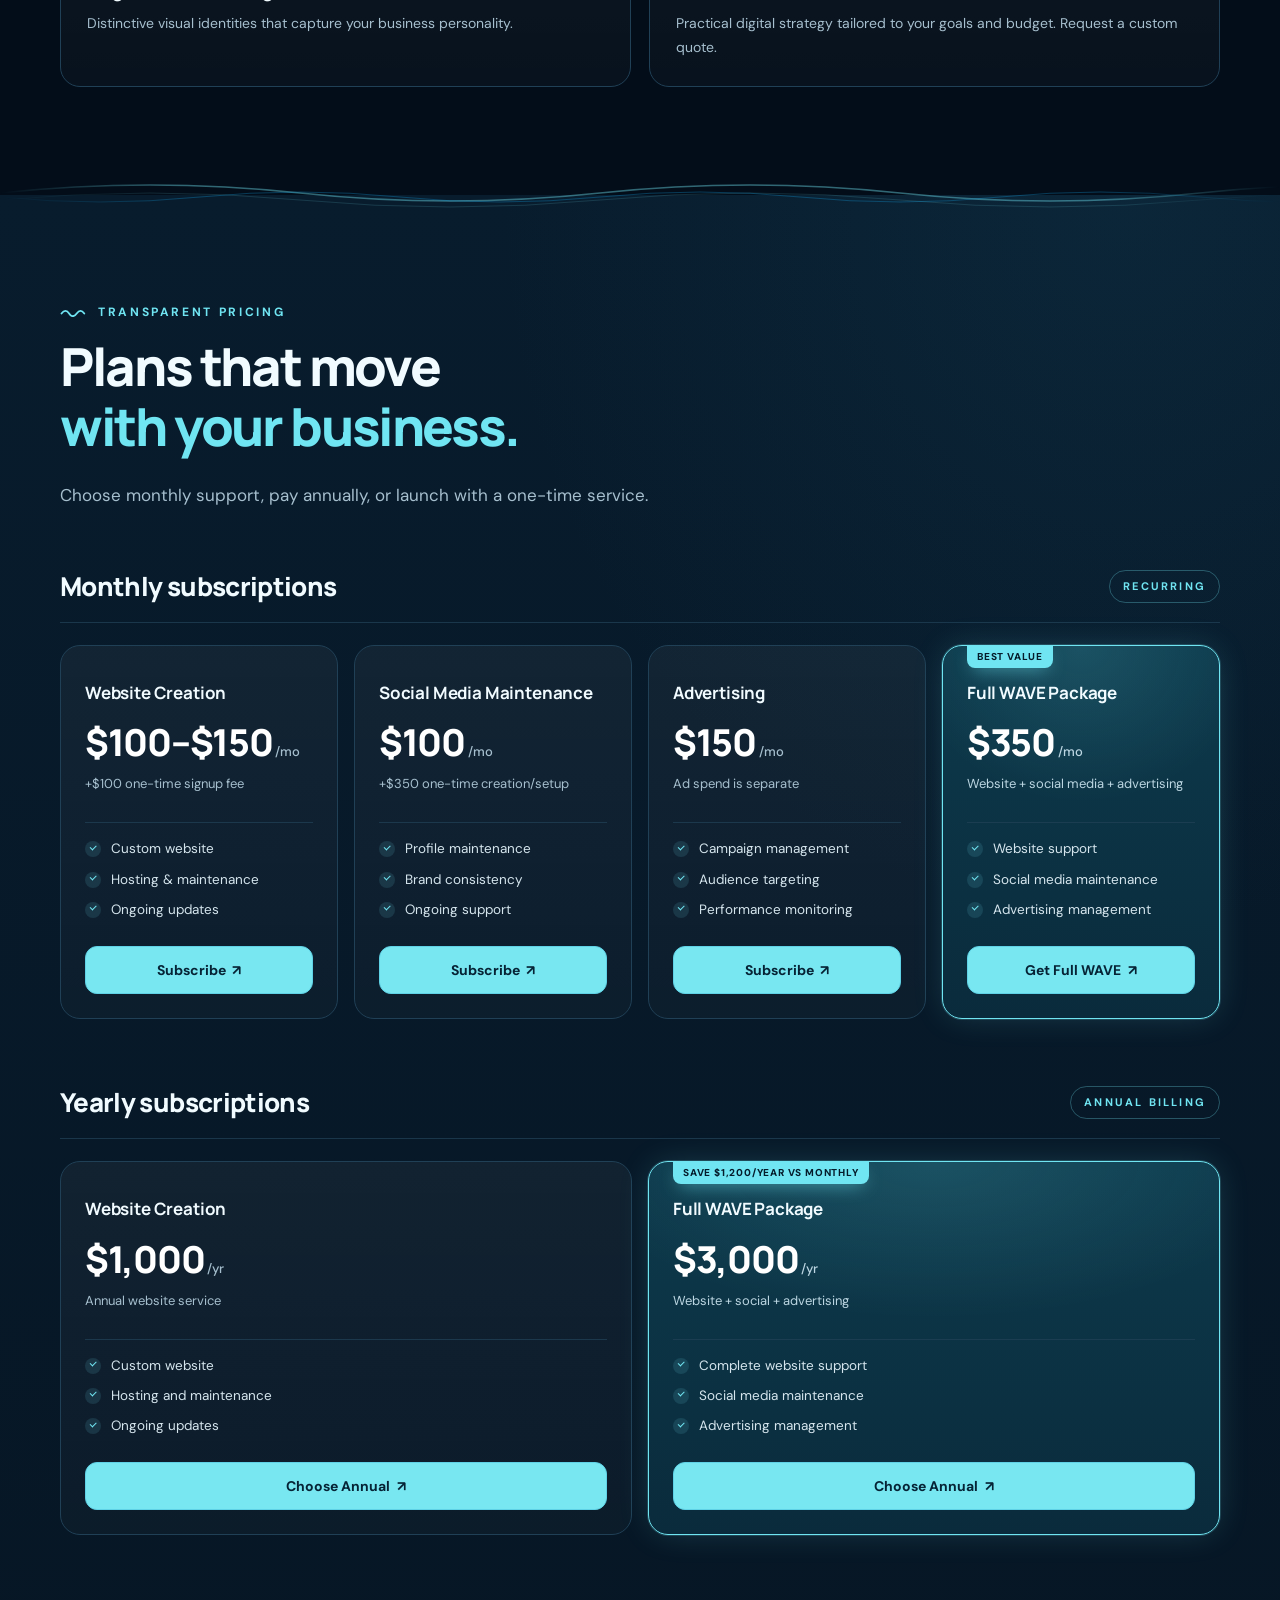
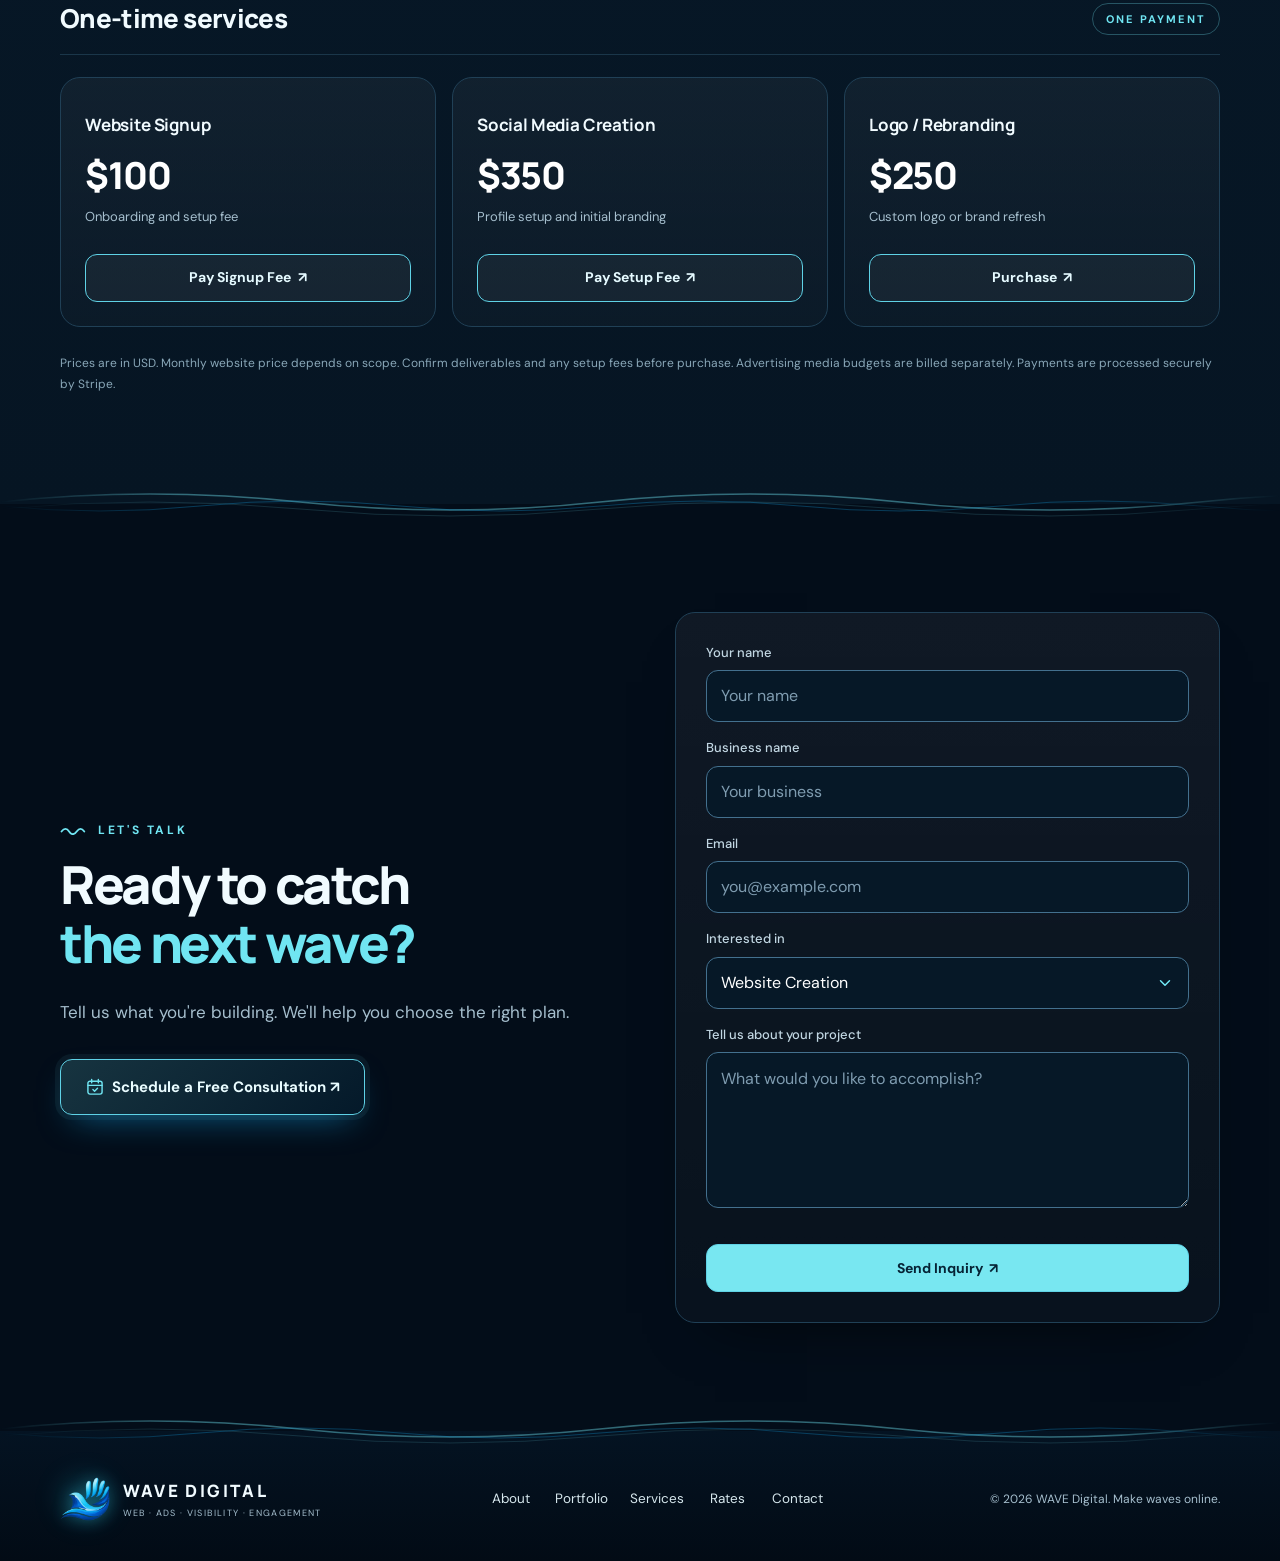
==== commit 00e7cd1e: "Add structured data so Google can show the WAVE Digital name and logo Co-Authored-By: Claude Opus 5." ====
--- a/index.html
+++ b/index.html
@@ -20,6 +20,28 @@
 <meta name="twitter:title" content="WAVE Digital — Make Waves Online">
 <meta name="twitter:description" content="WAVE Digital builds websites, advertising and social media for growing businesses.">
 <meta name="twitter:image" content="https://wavedigital.biz/wave-logo.png">
+<script type="application/ld+json">
+{
+  "@context": "https://schema.org",
+  "@graph": [
+    {
+      "@type": "Organization",
+      "@id": "https://wavedigital.biz/#organization",
+      "name": "WAVE Digital",
+      "url": "https://wavedigital.biz/",
+      "logo": "https://wavedigital.biz/wave-logo.png",
+      "description": "WAVE Digital builds websites, advertising and social media for growing businesses."
+    },
+    {
+      "@type": "WebSite",
+      "@id": "https://wavedigital.biz/#website",
+      "name": "WAVE Digital",
+      "url": "https://wavedigital.biz/",
+      "publisher": { "@id": "https://wavedigital.biz/#organization" }
+    }
+  ]
+}
+</script>
 <link rel="icon" type="image/png" sizes="64x64" href="favicon.png">
 <link rel="apple-touch-icon" href="apple-touch-icon.png">
 <link rel="preconnect" href="https://fonts.googleapis.com">
--- a/styles.css
+++ b/styles.css
@@ -59,6 +59,8 @@
 /* ---------- header ---------- */
 .header{position:sticky;top:0;z-index:30;background:rgba(3,13,25,.84);-webkit-backdrop-filter:blur(18px);backdrop-filter:blur(18px);border-bottom:1px solid rgba(255,255,255,.08);transition:background-color .3s,box-shadow .3s}
 .header.scrolled{background:rgba(3,13,25,.92);box-shadow:0 14px 34px -18px rgba(0,0,0,.7)}
+/* nothing is behind the header until the page scrolls, so skip the (costly, every-frame) backdrop blur */
+.header:not(.scrolled){-webkit-backdrop-filter:none;backdrop-filter:none}
 .nav{display:flex;align-items:center;justify-content:space-between;gap:20px;min-height:var(--header-h)}
 .brand{display:flex;align-items:center;gap:13px;min-width:0;border-radius:12px}
 .brand-text strong{display:block;font:800 17px Manrope,sans-serif;letter-spacing:.14em;white-space:nowrap}
@@ -187,12 +189,13 @@
 @keyframes glyphGlow{0%,100%{filter:none}40%{filter:drop-shadow(0 0 6px rgba(112,229,242,.95)) brightness(1.4)}}
 
 @media (prefers-reduced-motion:no-preference){
-  .hero-inner>*{animation:heroIn 1s var(--ease) both}
+  /* fill "backwards" (not "both"): once finished the animation lets go, so no filter layers linger */
+  .hero-inner>*{animation:heroIn 1s var(--ease) backwards}
   .hero-inner>.eyebrow{animation-delay:.12s}
   .hero-inner>h1{animation-delay:.26s}
   .hero-inner>p:not(.eyebrow){animation-delay:.46s}
   .hero-inner>.actions{animation-delay:.6s}
-  .scroll-cue{animation:cueIn 1s 1.5s both,cueBob 3.2s 2.5s ease-in-out infinite}
+  .scroll-cue{animation:cueIn 1s 1.5s backwards,cueBob 3.2s 2.5s ease-in-out infinite}
 }
 @keyframes heroIn{from{opacity:0;filter:blur(10px)}to{opacity:1;filter:none}}
 @keyframes cueIn{from{opacity:0}to{opacity:1}}
@@ -339,6 +342,8 @@
 @media (prefers-reduced-motion:no-preference){
   .price-card.featured{animation:featuredGlow 5s ease-in-out infinite;animation-play-state:paused}
   .price-card.featured.in-view{animation-play-state:running}
+  /* box-shadow can't animate on the compositor: hold the breath while the page scrolls */
+  .is-scrolling .price-card.featured{animation-play-state:paused}
 }
 @keyframes featuredGlow{0%,100%{box-shadow:0 0 0 1px rgba(112,229,242,.18),0 0 30px -8px rgba(112,229,242,.18)}50%{box-shadow:0 0 0 1px rgba(112,229,242,.38),0 0 46px -4px rgba(112,229,242,.34)}}
 
@@ -447,7 +452,7 @@
 .thanks .btn.ghost{background:rgba(3,13,25,.35)}
 @media (hover:hover){.thanks .btn.ghost:hover{background:rgba(112,229,242,.14)}}
 @media (prefers-reduced-motion:no-preference){
-  .thanks-inner>*{animation:heroIn 1s var(--ease) both}
+  .thanks-inner>*{animation:heroIn 1s var(--ease) backwards}
   .thanks-inner>.eyebrow{animation-delay:.12s}
   .thanks-inner>h1{animation-delay:.22s}
   .thanks-inner>.thanks-lead{animation-delay:.36s}
